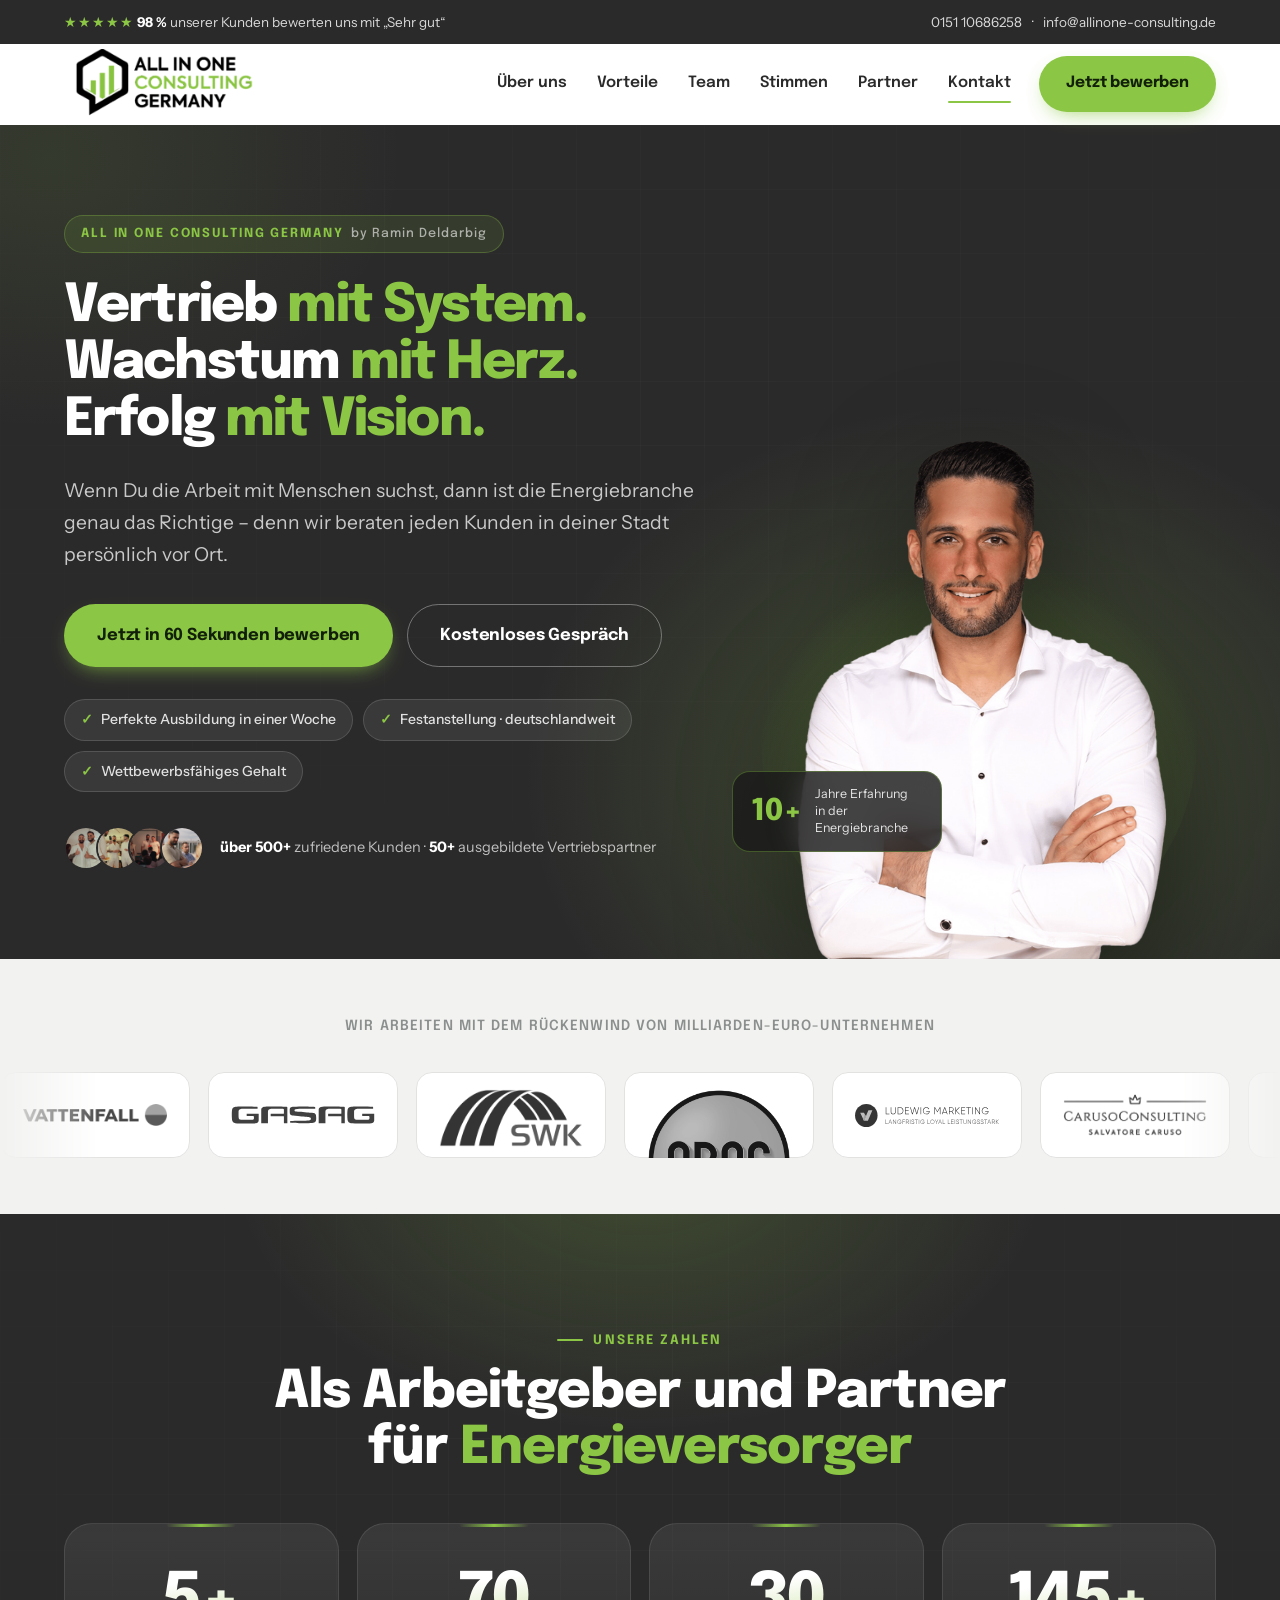
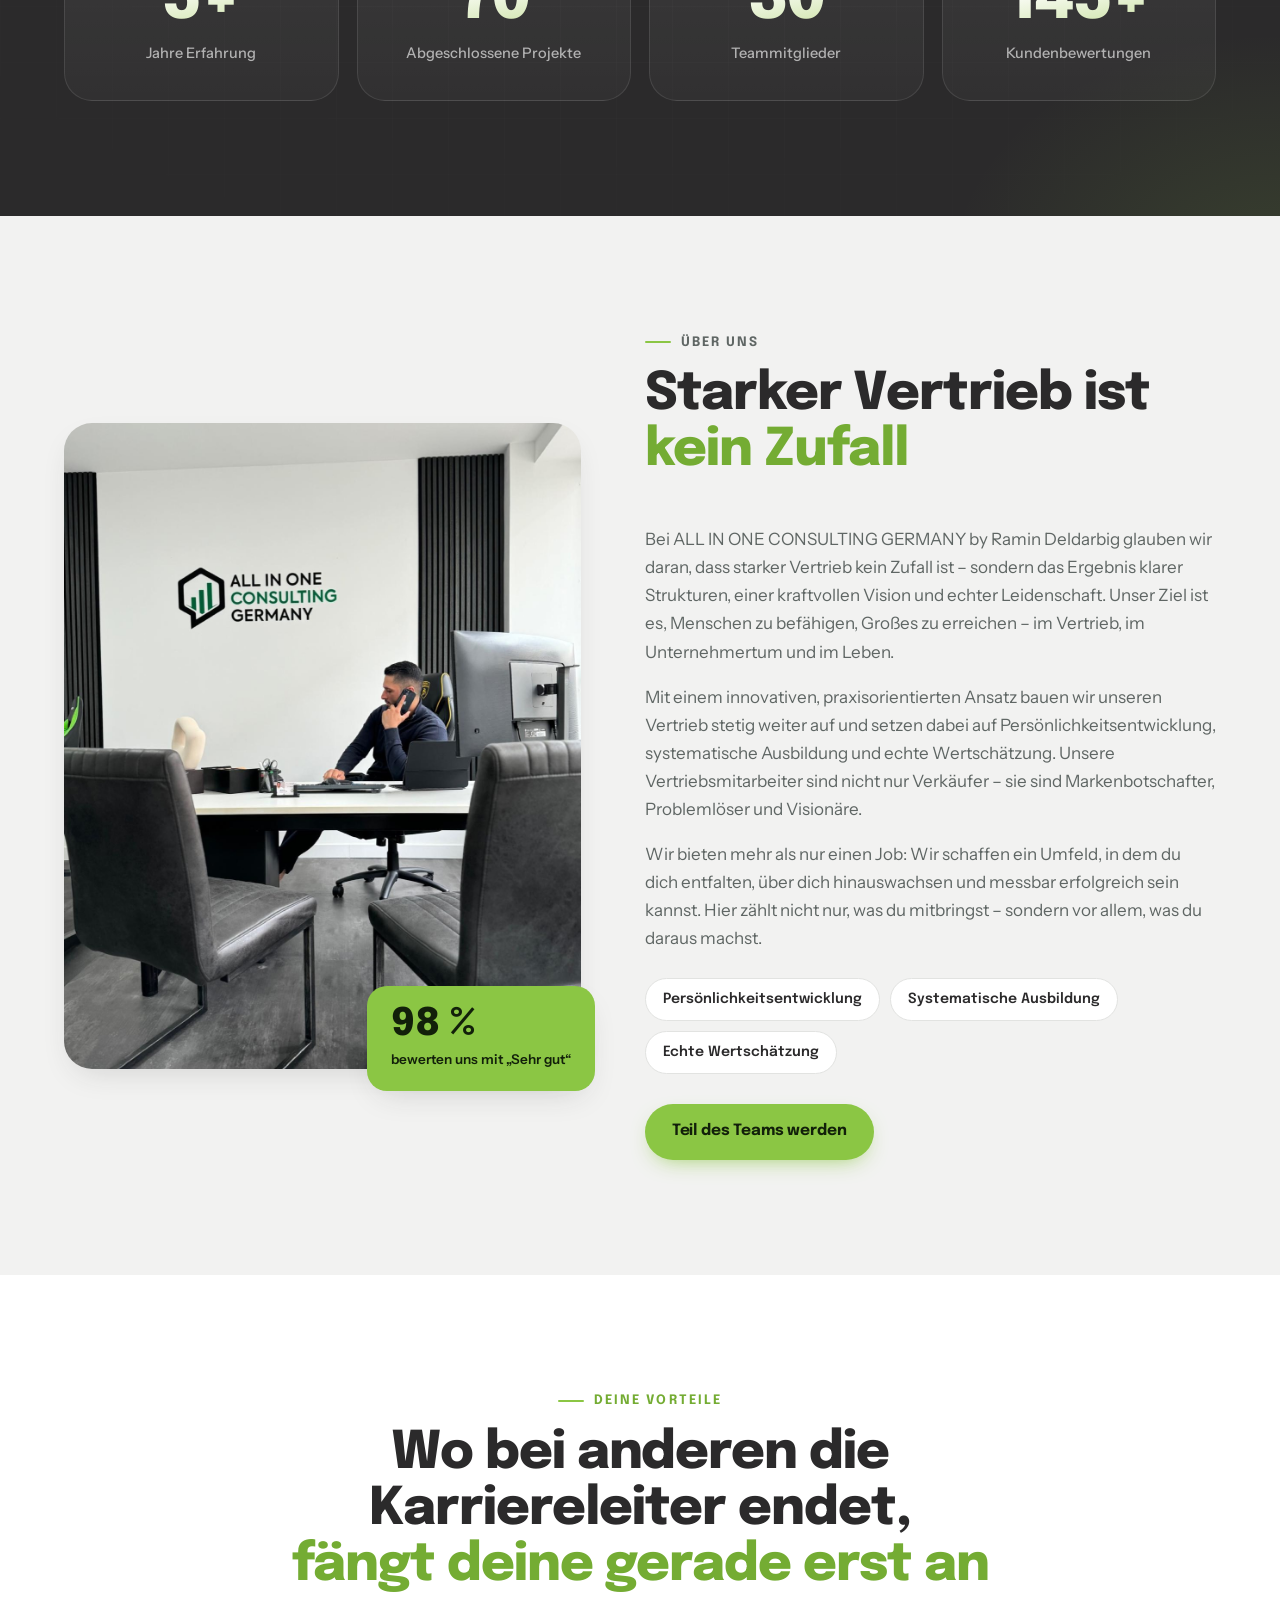
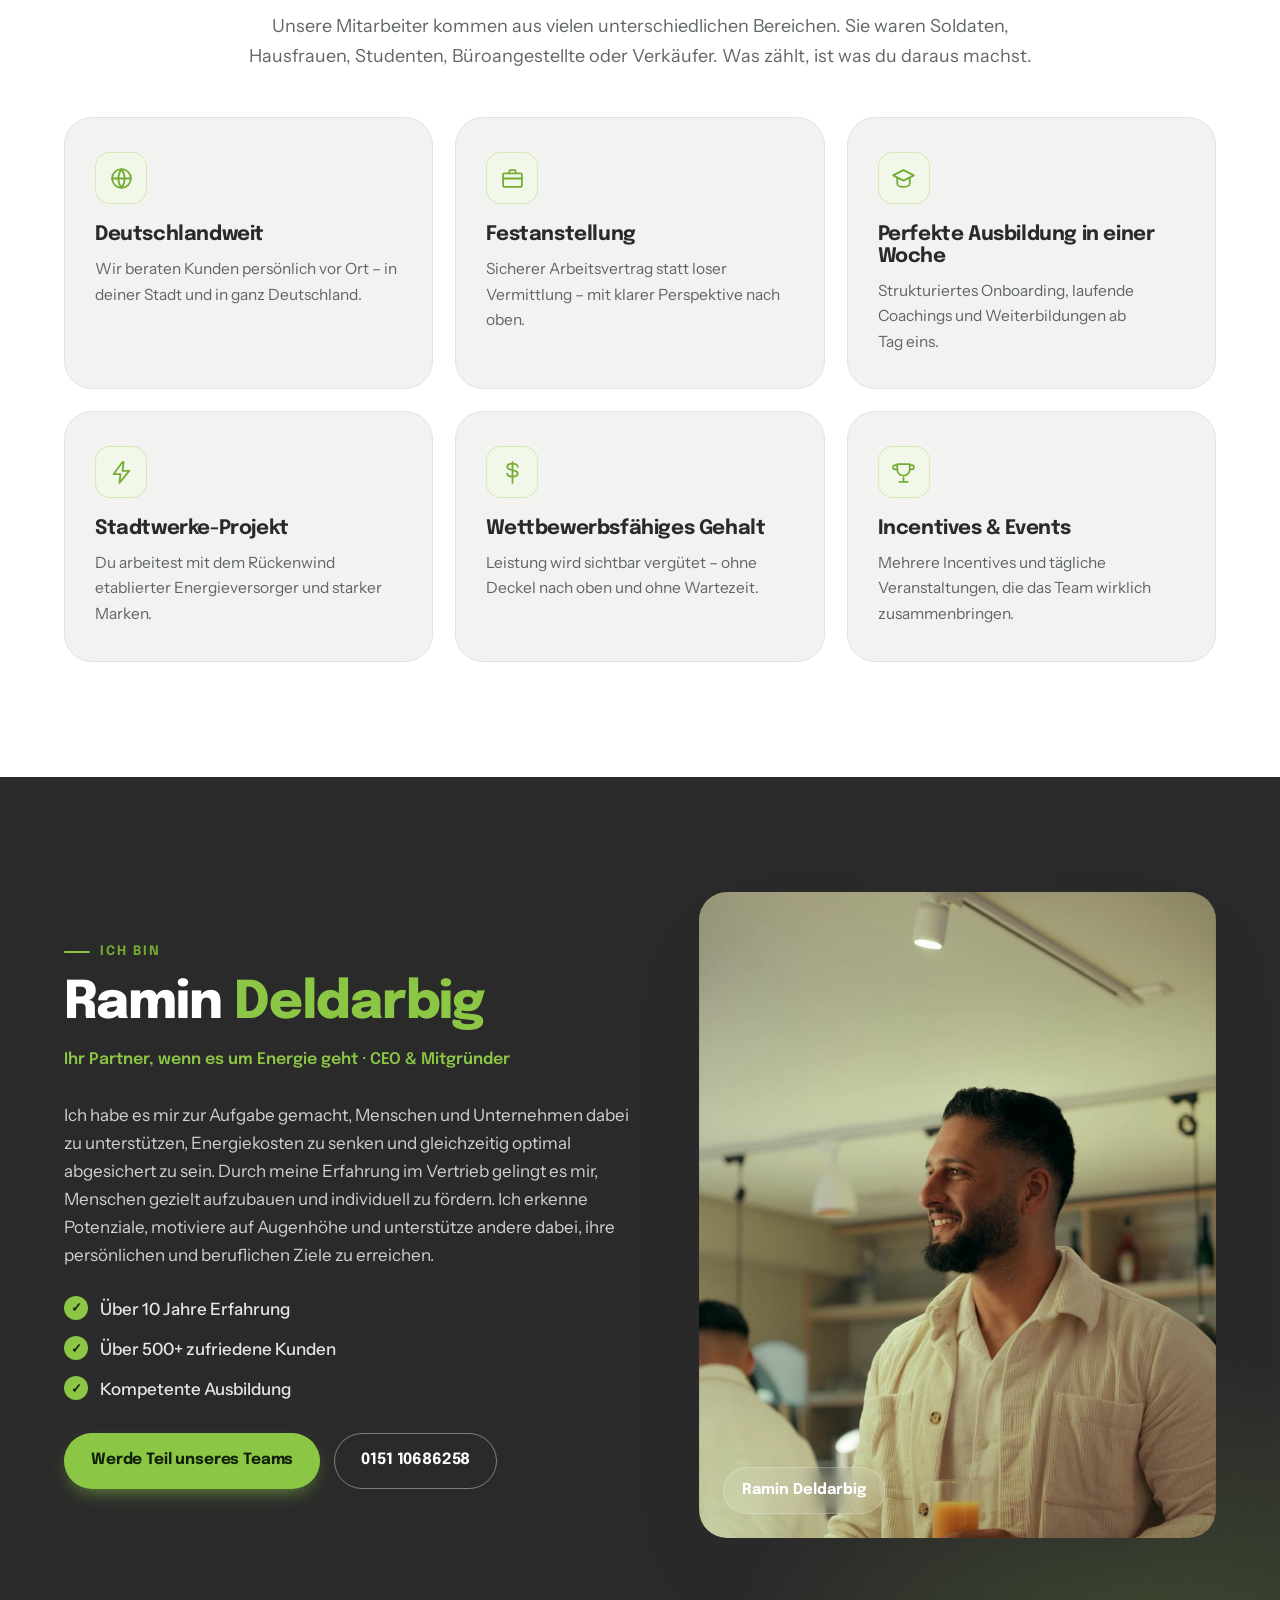
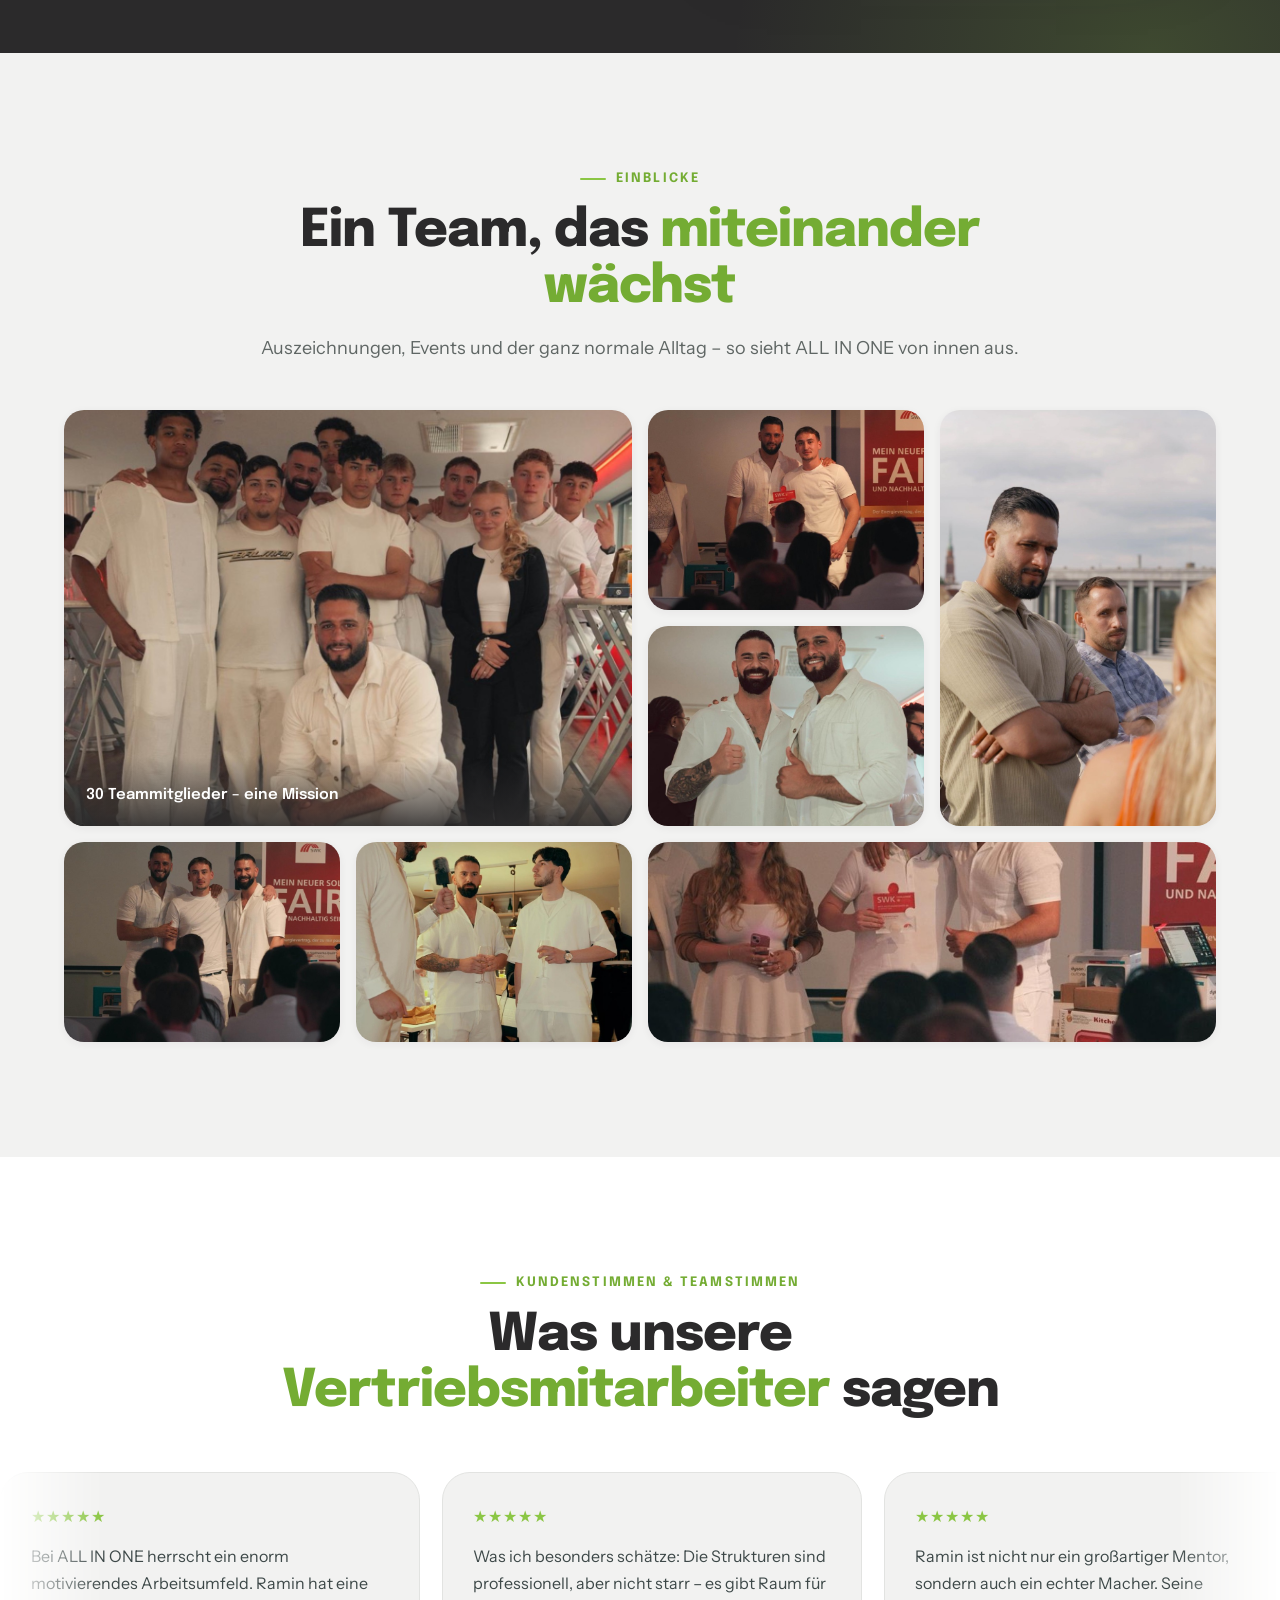
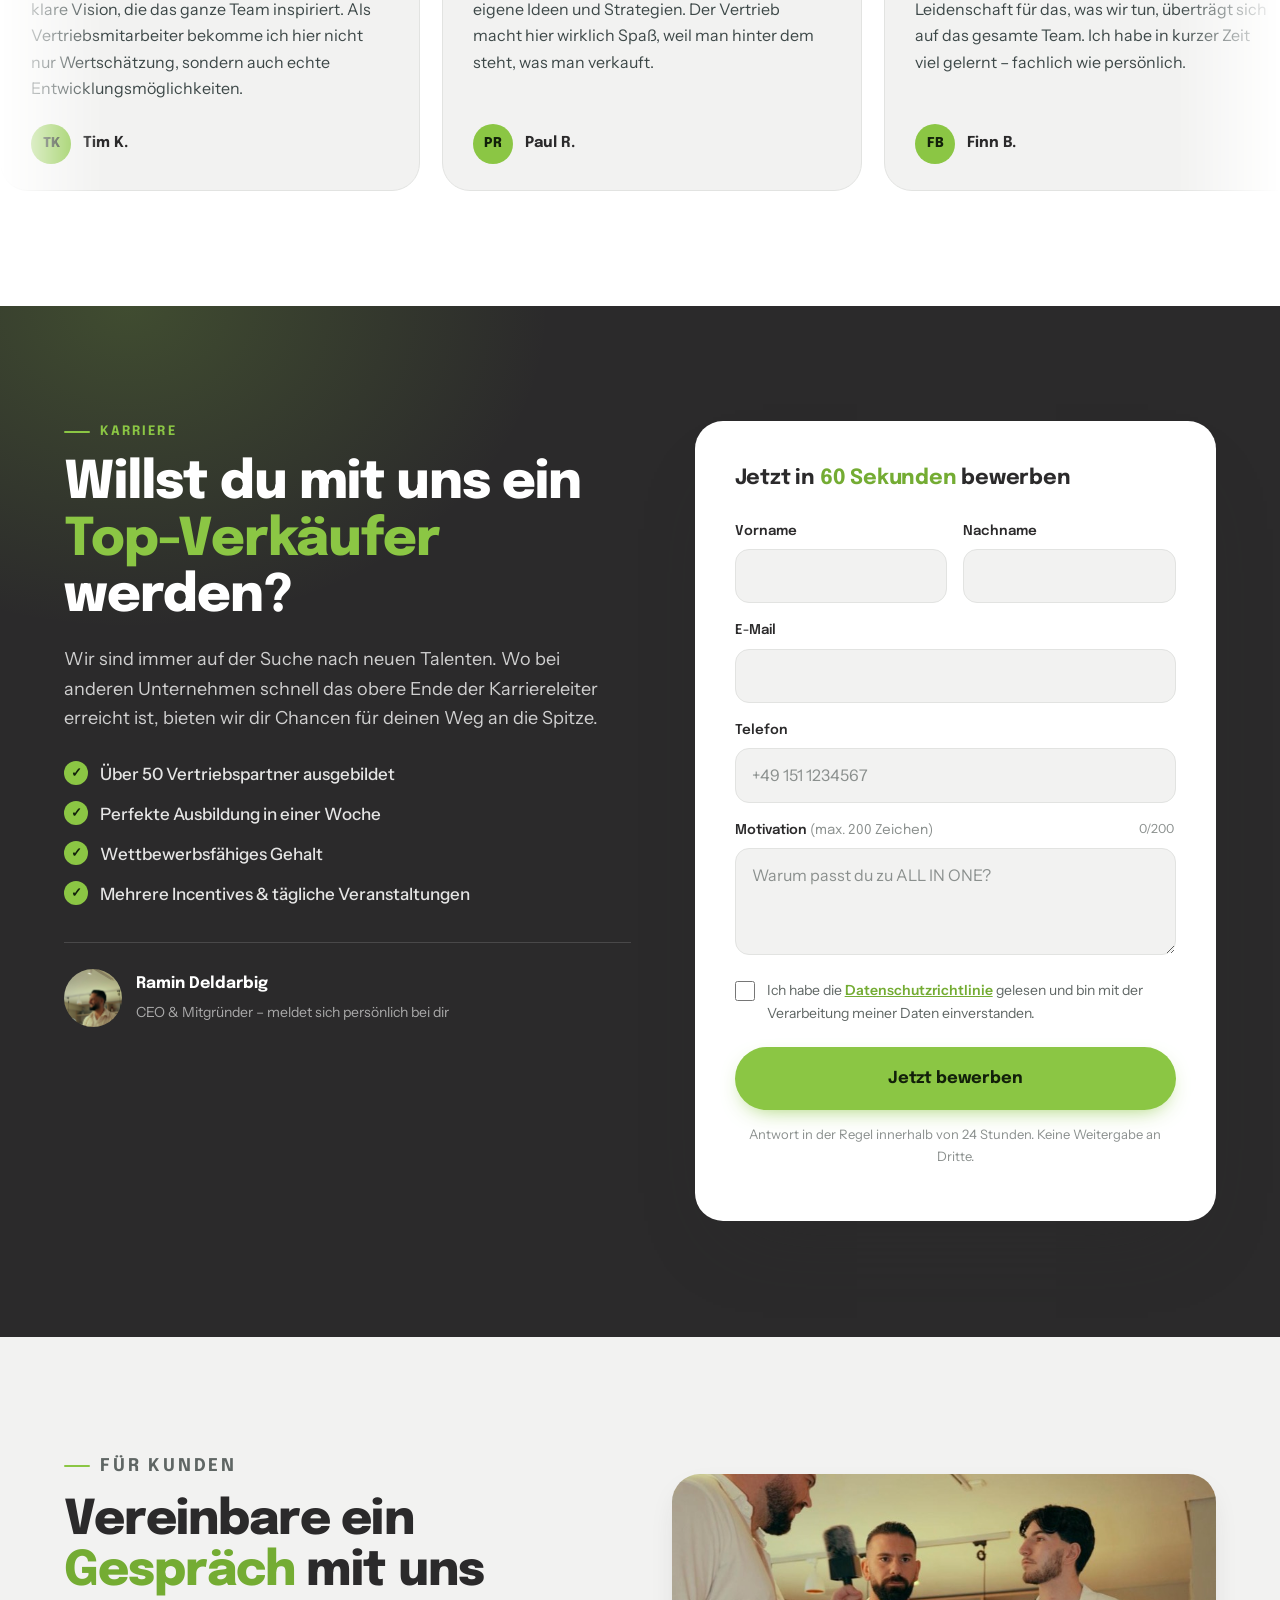
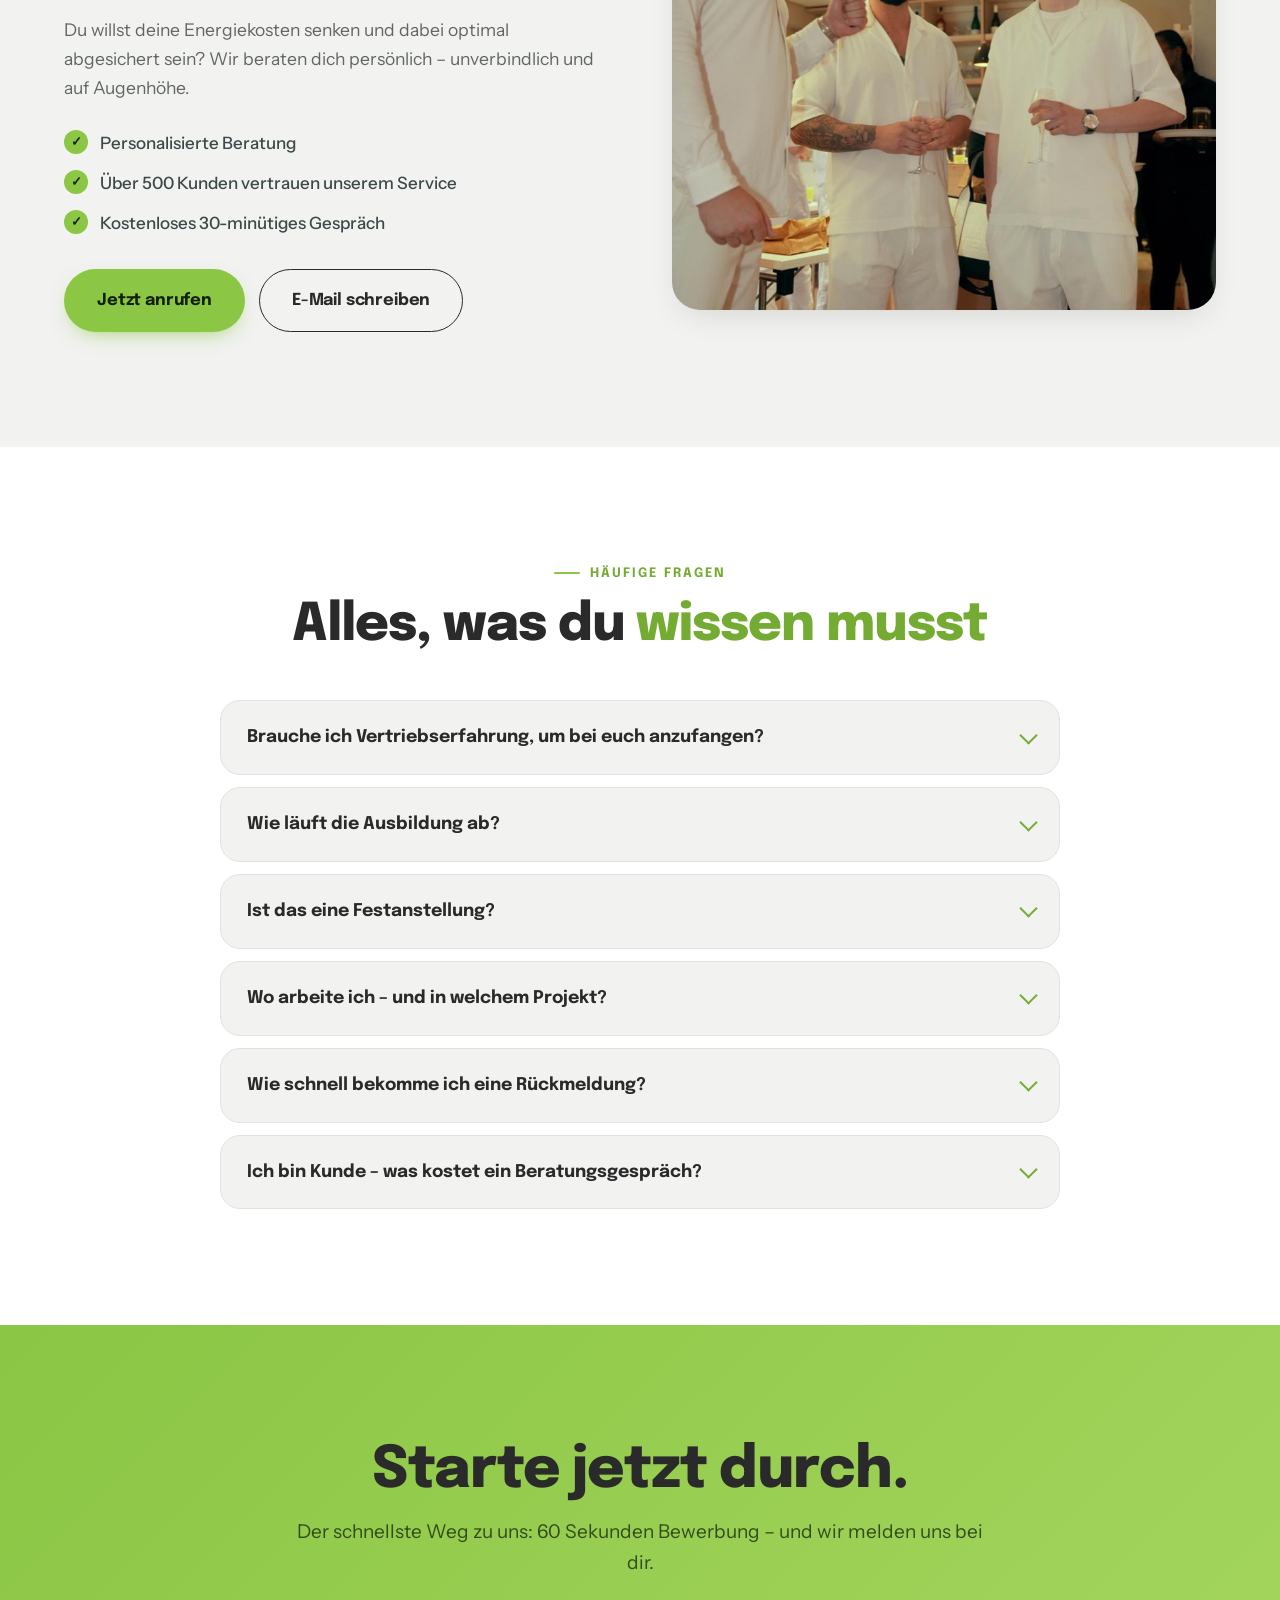
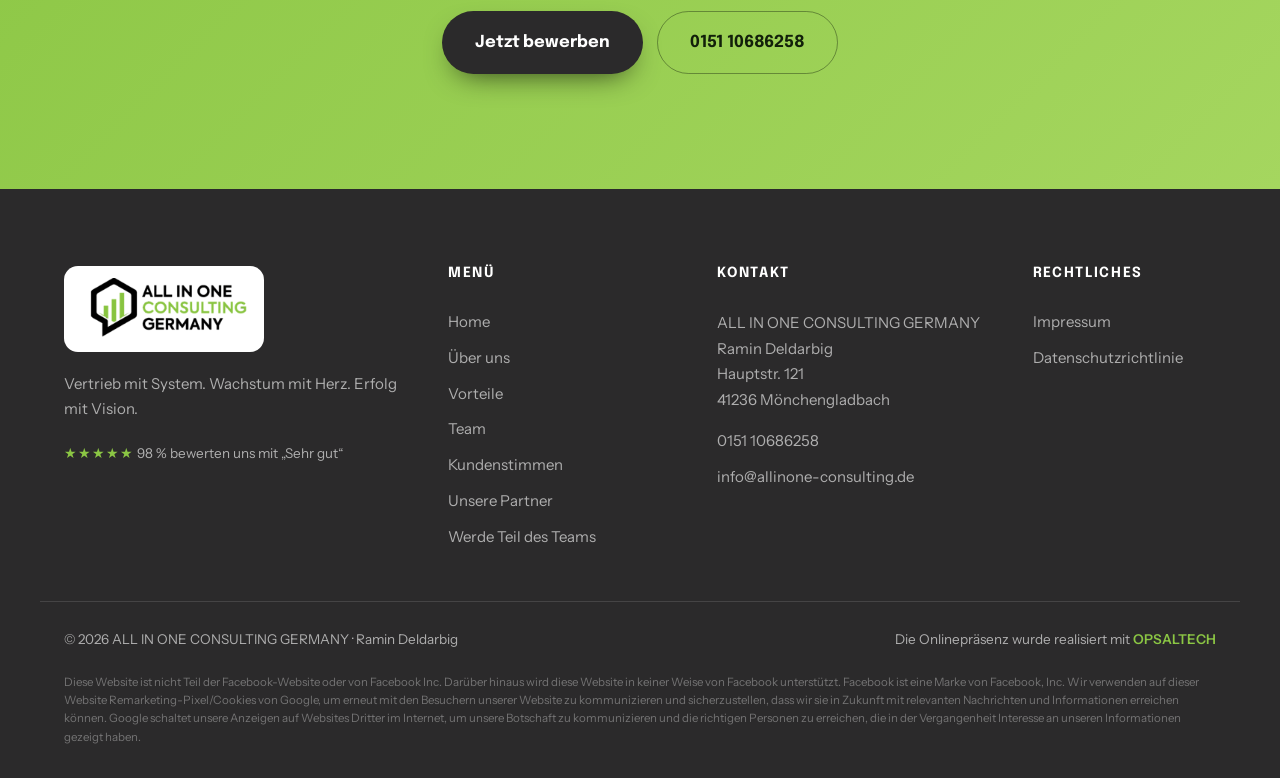
==== index.html @ d989d627 "Add files via upload" ====
<!DOCTYPE html>
<html lang="de">
<head>
<meta charset="utf-8">
<meta name="viewport" content="width=device-width, initial-scale=1">
<title>ALL IN ONE CONSULTING GERMANY – Vertrieb mit System. Wachstum mit Herz.</title>
<meta name="description" content="ALL IN ONE CONSULTING GERMANY by Ramin Deldarbig: Vertrieb in der Energiebranche mit System. Perfekte Ausbildung in einer Woche, Festanstellung, deutschlandweit. Jetzt in 60 Sekunden bewerben.">
<meta name="theme-color" content="#2B2A2B">
<link rel="canonical" href="https://allinone-consulting.de/">

<meta property="og:type" content="website">
<meta property="og:locale" content="de_DE">
<meta property="og:site_name" content="ALL IN ONE CONSULTING GERMANY">
<meta property="og:title" content="ALL IN ONE CONSULTING GERMANY – Vertrieb mit System. Wachstum mit Herz.">
<meta property="og:description" content="Wenn Du die Arbeit mit Menschen suchst, dann ist die Energiebranche genau das Richtige. Jetzt in 60 Sekunden bewerben.">
<meta property="og:url" content="https://allinone-consulting.de/">
<meta property="og:image" content="https://allinone-consulting.de/assets/img/team-group.jpg">
<meta name="twitter:card" content="summary_large_image">

<link rel="icon" href="assets/img/logo.png">
<link rel="apple-touch-icon" href="assets/img/logo.png">

<link rel="preconnect" href="https://fonts.googleapis.com">
<link rel="preconnect" href="https://fonts.gstatic.com" crossorigin>
<link href="https://fonts.googleapis.com/css2?family=Epilogue:wght@500;600;700;800&family=Instrument+Sans:wght@400;500;600&display=swap" rel="stylesheet">
<link rel="stylesheet" href="assets/css/style.css">
<noscript><style>.reveal{opacity:1 !important;transform:none !important}</style></noscript>

<script type="application/ld+json">
{
  "@context": "https://schema.org",
  "@type": "ProfessionalService",
  "name": "ALL IN ONE CONSULTING GERMANY",
  "alternateName": "ALL In One Consulting",
  "founder": { "@type": "Person", "name": "Ramin Deldarbig", "jobTitle": "CEO & Mitgründer" },
  "url": "https://allinone-consulting.de/",
  "logo": "https://allinone-consulting.de/assets/img/logo.png",
  "image": "https://allinone-consulting.de/assets/img/team-group.jpg",
  "telephone": "+49 151 10686258",
  "email": "info@allinone-consulting.de",
  "address": {
    "@type": "PostalAddress",
    "streetAddress": "Hauptstr. 121",
    "postalCode": "41236",
    "addressLocality": "Mönchengladbach",
    "addressCountry": "DE"
  },
  "areaServed": "DE",
  "aggregateRating": { "@type": "AggregateRating", "ratingValue": "4.9", "bestRating": "5", "reviewCount": "145" }
}
</script>
</head>

<body>
<a class="skip" href="#main">Zum Inhalt springen</a>

<!-- ══ TOP BAR ══ -->
<div class="topbar">
  <div class="wrap topbar__in">
    <p class="topbar__rating">
      <span class="stars" aria-hidden="true">★★★★★</span>
      <strong>98&nbsp;%</strong> <span class="only-wide">unserer Kunden </span>bewerten uns mit „Sehr&nbsp;gut“
    </p>
    <p class="topbar__contact">
      <a href="tel:+4915110686258">0151 10686258</a>
      <span aria-hidden="true">·</span>
      <a href="mailto:info@allinone-consulting.de">info@allinone-consulting.de</a>
    </p>
  </div>
</div>

<!-- ══ HEADER ══ -->
<header class="hdr" id="hdr">
  <div class="wrap hdr__in">
    <a class="hdr__logo" href="#top" aria-label="ALL IN ONE CONSULTING GERMANY – Startseite">
      <img src="assets/img/logo.png" alt="ALL IN ONE CONSULTING GERMANY" width="230" height="85">
    </a>

    <nav class="nav" id="nav" aria-label="Hauptnavigation">
      <a href="#ueber-uns">Über uns</a>
      <a href="#vorteile">Vorteile</a>
      <a href="#team">Team</a>
      <a href="#stimmen">Stimmen</a>
      <a href="#partner">Partner</a>
      <a href="#kontakt">Kontakt</a>
      <a class="btn btn--pri nav__cta" href="#bewerbung">Jetzt bewerben</a>
    </nav>

    <a class="btn btn--pri hdr__cta" href="#bewerbung">Jetzt bewerben</a>
    <button class="burger" id="burger" aria-label="Menü öffnen" aria-expanded="false" aria-controls="nav">
      <span></span><span></span><span></span>
    </button>
  </div>
</header>

<main id="main">
<span id="top"></span>

<!-- ══ HERO ══ -->
<section class="hero">
  <div class="hero__glow" aria-hidden="true"></div>
  <div class="wrap hero__in">

    <div class="hero__copy">
      <p class="eyebrow intro" style="--d:0ms">ALL IN ONE CONSULTING GERMANY <span>by Ramin Deldarbig</span></p>

      <h1 class="intro" style="--d:70ms">
        Vertrieb <em>mit System.</em><br>
        Wachstum <em>mit Herz.</em><br>
        Erfolg <em>mit Vision.</em>
      </h1>

      <p class="hero__sub intro" style="--d:140ms">
        Wenn Du die Arbeit mit Menschen suchst, dann ist die Energiebranche genau das
        Richtige – denn wir beraten jeden Kunden in deiner Stadt persönlich vor Ort.
      </p>

      <div class="hero__cta intro" style="--d:210ms">
        <a class="btn btn--pri btn--lg" href="#bewerbung">Jetzt in 60 Sekunden bewerben</a>
        <a class="btn btn--ghost btn--lg" href="#gespraech">Kostenloses Gespräch</a>
      </div>

      <ul class="hero__chips intro" style="--d:280ms">
        <li>Perfekte Ausbildung in einer Woche</li>
        <li>Festanstellung · deutschlandweit</li>
        <li>Wettbewerbsfähiges Gehalt</li>
      </ul>

      <div class="hero__proof intro" style="--d:350ms">
        <div class="avatars" aria-hidden="true">
          <img src="assets/img/team-thumbsup.jpg" alt="">
          <img src="assets/img/team-talk.jpg" alt="">
          <img src="assets/img/event-1.jpg" alt="">
          <img src="assets/img/rooftop.jpg" alt="">
        </div>
        <p><strong>über 500+</strong> zufriedene Kunden · <strong>50+</strong> ausgebildete Vertriebspartner</p>
      </div>
    </div>

    <div class="hero__figure intro" style="--d:180ms">
      <div class="hero__ring" aria-hidden="true"></div>
      <img class="hero__portrait" src="assets/img/ramin-cutout.png"
           alt="Ramin Deldarbig, CEO &amp; Mitgründer von ALL IN ONE CONSULTING GERMANY"
           width="1326" height="1500">
      <div class="hero__badge">
        <span class="hero__badge-num">10+</span>
        <span class="hero__badge-txt">Jahre Erfahrung<br>in der Energiebranche</span>
      </div>
    </div>

  </div>
</section>

<!-- ══ PARTNER MARQUEE ══ -->
<section class="logos" id="partner" aria-labelledby="logos-h">
  <div class="wrap">
    <p class="logos__label" id="logos-h">
      Wir arbeiten mit dem Rückenwind von Milliarden-Euro-Unternehmen
    </p>
  </div>
  <div class="marquee" data-marquee>
    <div class="marquee__track">
      <div class="marquee__set">
        <span class="logo-card"><img src="assets/img/partner-vattenfall.png" alt="Vattenfall"></span>
        <span class="logo-card"><img src="assets/img/partner-gasag.svg" alt="GASAG"></span>
        <span class="logo-card"><img src="assets/img/partner-swk.png" alt="SWK Stadtwerke Krefeld"></span>
        <span class="logo-card"><img src="assets/img/partner-arag.png" alt="ARAG"></span>
        <span class="logo-card"><img src="assets/img/partner-ludwig-marketing.svg" alt="Ludwig Marketing"></span>
        <span class="logo-card"><img src="assets/img/partner-caruso.png" alt="Caruso Consulting"></span>
        <span class="logo-card"><img src="assets/img/partner-tokgoez.png" alt="Enes Tokgöz Versicherungen"></span>
      </div>
    </div>
  </div>
</section>

<!-- ══ STATS ══ -->
<section class="stats" aria-label="Unsere Zahlen">
  <div class="wrap">
    <div class="sec-head sec-head--center reveal">
      <p class="kicker">Unsere Zahlen</p>
      <h2>Als Arbeitgeber und Partner<br>für <span class="hl">Energieversorger</span></h2>
    </div>

    <div class="stats__grid">
      <div class="stat reveal"><span class="stat__n" data-count="5" data-suffix="+">0</span><span class="stat__l">Jahre Erfahrung</span></div>
      <div class="stat reveal"><span class="stat__n" data-count="70">0</span><span class="stat__l">Abgeschlossene Projekte</span></div>
      <div class="stat reveal"><span class="stat__n" data-count="30">0</span><span class="stat__l">Team&shy;mitglieder</span></div>
      <div class="stat reveal"><span class="stat__n" data-count="145" data-suffix="+">0</span><span class="stat__l">Kundenbewertungen</span></div>
    </div>
  </div>
</section>

<!-- ══ ÜBER UNS ══ -->
<section class="about" id="ueber-uns">
  <div class="wrap about__in">

    <div class="about__media reveal">
      <img class="about__img" src="assets/img/office.jpg"
           alt="Büro von ALL IN ONE CONSULTING GERMANY in Mönchengladbach" loading="lazy">
      <div class="about__card">
        <span class="about__card-n">98&nbsp;%</span>
        <span class="about__card-t">bewerten uns mit „Sehr gut“</span>
      </div>
    </div>

    <div class="about__copy">
      <div class="sec-head reveal">
        <p class="kicker">Über uns</p>
        <h2>Starker Vertrieb ist <span class="hl">kein Zufall</span></h2>
      </div>

      <p class="reveal">
        Bei ALL IN ONE CONSULTING GERMANY by Ramin Deldarbig glauben wir daran, dass starker
        Vertrieb kein Zufall ist – sondern das Ergebnis klarer Strukturen, einer kraftvollen
        Vision und echter Leidenschaft. Unser Ziel ist es, Menschen zu befähigen, Großes zu
        erreichen – im Vertrieb, im Unternehmertum und im Leben.
      </p>
      <p class="reveal">
        Mit einem innovativen, praxisorientierten Ansatz bauen wir unseren Vertrieb stetig
        weiter auf und setzen dabei auf Persönlichkeitsentwicklung, systematische Ausbildung
        und echte Wertschätzung. Unsere Vertriebsmitarbeiter sind nicht nur Verkäufer – sie
        sind Markenbotschafter, Problemlöser und Visionäre.
      </p>
      <p class="reveal">
        Wir bieten mehr als nur einen Job: Wir schaffen ein Umfeld, in dem du dich entfalten,
        über dich hinauswachsen und messbar erfolgreich sein kannst. Hier zählt nicht nur, was
        du mitbringst – sondern vor allem, was du daraus machst.
      </p>

      <div class="about__pills reveal">
        <span>Persönlichkeits&shy;entwicklung</span>
        <span>Systematische Ausbildung</span>
        <span>Echte Wertschätzung</span>
      </div>

      <a class="btn btn--pri reveal" href="#bewerbung">Teil des Teams werden</a>
    </div>

  </div>
</section>

<!-- ══ VORTEILE ══ -->
<section class="perks" id="vorteile">
  <div class="wrap">
    <div class="sec-head sec-head--center reveal">
      <p class="kicker">Deine Vorteile</p>
      <h2>Wo bei anderen die Karriereleiter endet,<br><span class="hl">fängt deine gerade erst an</span></h2>
      <p class="sec-head__sub">
        Unsere Mitarbeiter kommen aus vielen unterschiedlichen Bereichen. Sie waren Soldaten,
        Hausfrauen, Studenten, Büroangestellte oder Verkäufer. Was zählt, ist was du daraus machst.
      </p>
    </div>

    <div class="perks__grid">
      <article class="perk reveal">
        <div class="perk__ico" aria-hidden="true">
          <svg viewBox="0 0 24 24" fill="none" stroke="currentColor" stroke-width="1.7" stroke-linecap="round" stroke-linejoin="round"><circle cx="12" cy="12" r="9"/><path d="M3 12h18M12 3a15 15 0 0 1 0 18 15 15 0 0 1 0-18"/></svg>
        </div>
        <h3>Deutschlandweit</h3>
        <p>Wir beraten Kunden persönlich vor Ort – in deiner Stadt und in ganz Deutschland.</p>
      </article>

      <article class="perk reveal">
        <div class="perk__ico" aria-hidden="true">
          <svg viewBox="0 0 24 24" fill="none" stroke="currentColor" stroke-width="1.7" stroke-linecap="round" stroke-linejoin="round"><path d="M20 7H4a1 1 0 0 0-1 1v11a1 1 0 0 0 1 1h16a1 1 0 0 0 1-1V8a1 1 0 0 0-1-1Z"/><path d="M9 7V5a1 1 0 0 1 1-1h4a1 1 0 0 1 1 1v2M3 12h18"/></svg>
        </div>
        <h3>Festanstellung</h3>
        <p>Sicherer Arbeitsvertrag statt loser Vermittlung – mit klarer Perspektive nach oben.</p>
      </article>

      <article class="perk reveal">
        <div class="perk__ico" aria-hidden="true">
          <svg viewBox="0 0 24 24" fill="none" stroke="currentColor" stroke-width="1.7" stroke-linecap="round" stroke-linejoin="round"><path d="M22 9 12 4 2 9l10 5 10-5Z"/><path d="M6 11.5V17c0 1.7 2.7 3 6 3s6-1.3 6-3v-5.5"/></svg>
        </div>
        <h3>Perfekte Ausbildung in einer Woche</h3>
        <p>Strukturiertes Onboarding, laufende Coachings und Weiterbildungen ab Tag&nbsp;eins.</p>
      </article>

      <article class="perk reveal">
        <div class="perk__ico" aria-hidden="true">
          <svg viewBox="0 0 24 24" fill="none" stroke="currentColor" stroke-width="1.7" stroke-linecap="round" stroke-linejoin="round"><path d="M13 2 4.5 13.5H11l-1 8.5L19.5 10.5H13l1-8.5Z"/></svg>
        </div>
        <h3>Stadtwerke-Projekt</h3>
        <p>Du arbeitest mit dem Rückenwind etablierter Energieversorger und starker Marken.</p>
      </article>

      <article class="perk reveal">
        <div class="perk__ico" aria-hidden="true">
          <svg viewBox="0 0 24 24" fill="none" stroke="currentColor" stroke-width="1.7" stroke-linecap="round" stroke-linejoin="round"><path d="M12 2v20M17 6.5c0-1.9-2.2-3-5-3s-5 1.1-5 3 2.2 2.7 5 3.2 5 1.3 5 3.3-2.2 3-5 3-5-1.1-5-3"/></svg>
        </div>
        <h3>Wettbewerbsfähiges Gehalt</h3>
        <p>Leistung wird sichtbar vergütet – ohne Deckel nach oben und ohne Wartezeit.</p>
      </article>

      <article class="perk reveal">
        <div class="perk__ico" aria-hidden="true">
          <svg viewBox="0 0 24 24" fill="none" stroke="currentColor" stroke-width="1.7" stroke-linecap="round" stroke-linejoin="round"><path d="M8 21h8M12 17v4M6 4h12v5a6 6 0 0 1-12 0V4Z"/><path d="M18 5h2a2 2 0 0 1 0 4h-2M6 5H4a2 2 0 0 0 0 4h2"/></svg>
        </div>
        <h3>Incentives &amp; Events</h3>
        <p>Mehrere Incentives und tägliche Veranstaltungen, die das Team wirklich zusammenbringen.</p>
      </article>
    </div>
  </div>
</section>

<!-- ══ GRÜNDER ══ -->
<section class="founder">
  <div class="wrap founder__in">

    <div class="founder__copy">
      <div class="sec-head reveal">
        <p class="kicker">Ich bin</p>
        <h2 class="founder__name">Ramin <span class="hl">Deldarbig</span></h2>
        <p class="founder__role">Ihr Partner, wenn es um Energie geht · CEO &amp; Mitgründer</p>
      </div>

      <p class="reveal">
        Ich habe es mir zur Aufgabe gemacht, Menschen und Unternehmen dabei zu unterstützen,
        Energiekosten zu senken und gleichzeitig optimal abgesichert zu sein. Durch meine
        Erfahrung im Vertrieb gelingt es mir, Menschen gezielt aufzubauen und individuell zu
        fördern. Ich erkenne Potenziale, motiviere auf Augenhöhe und unterstütze andere dabei,
        ihre persönlichen und beruflichen Ziele zu erreichen.
      </p>

      <ul class="ticks reveal">
        <li>Über 10 Jahre Erfahrung</li>
        <li>Über 500+ zufriedene Kunden</li>
        <li>Kompetente Ausbildung</li>
      </ul>

      <div class="founder__cta reveal">
        <a class="btn btn--pri" href="#bewerbung">Werde Teil unseres Teams</a>
        <a class="btn btn--line" href="tel:+4915110686258">0151 10686258</a>
      </div>
    </div>

    <div class="founder__media reveal">
      <img src="assets/img/ramin-portrait.jpg"
           alt="Ramin Deldarbig, Gründer von ALL IN ONE CONSULTING GERMANY" loading="lazy">
      <span class="founder__sig">Ramin Deldarbig</span>
    </div>

  </div>
</section>

<!-- ══ TEAM / EINBLICKE ══ -->
<section class="team" id="team">
  <div class="wrap">
    <div class="sec-head sec-head--center reveal">
      <p class="kicker">Einblicke</p>
      <h2>Ein Team, das <span class="hl">miteinander wächst</span></h2>
      <p class="sec-head__sub">
        Auszeichnungen, Events und der ganz normale Alltag – so sieht ALL IN ONE von innen aus.
      </p>
    </div>

    <div class="gallery">
      <figure class="gallery__i gallery__i--wide reveal">
        <img src="assets/img/team-group.jpg" alt="Das Team von ALL IN ONE CONSULTING GERMANY" loading="lazy">
        <figcaption>30 Teammitglieder – eine Mission</figcaption>
      </figure>
      <figure class="gallery__i reveal">
        <img src="assets/img/event-1.jpg" alt="Auszeichnung auf der Bühne bei einem Partner-Event" loading="lazy">
      </figure>
      <figure class="gallery__i gallery__i--tall reveal">
        <img src="assets/img/rooftop.jpg" alt="Netzwerken auf der Dachterrasse" loading="lazy">
      </figure>
      <figure class="gallery__i reveal">
        <img src="assets/img/team-thumbsup.jpg" alt="Zwei Vertriebspartner feiern einen Abschluss" loading="lazy">
      </figure>
      <figure class="gallery__i reveal">
        <img src="assets/img/event-3.jpg" alt="Ehrung des Teams bei einer Partnerveranstaltung" loading="lazy">
      </figure>
      <figure class="gallery__i reveal">
        <img src="assets/img/team-talk.jpg" alt="Austausch im Team beim Firmenevent" loading="lazy">
      </figure>
      <figure class="gallery__i gallery__i--wide2 reveal">
        <img src="assets/img/event-2.jpg" alt="Das Team bei der Preisverleihung" loading="lazy">
      </figure>
    </div>
  </div>
</section>

<!-- ══ TESTIMONIALS ══ -->
<section class="quotes" id="stimmen">
  <div class="wrap">
    <div class="sec-head sec-head--center reveal">
      <p class="kicker">Kundenstimmen &amp; Teamstimmen</p>
      <h2>Was unsere <span class="hl">Vertriebsmitarbeiter</span> sagen</h2>
    </div>
  </div>

  <div class="marquee marquee--slow" data-marquee>
    <div class="marquee__track">
      <div class="marquee__set quotes__set">

        <blockquote class="quote">
          <span class="stars" aria-hidden="true">★★★★★</span>
          <p>Bei ALL IN ONE herrscht ein enorm motivierendes Arbeitsumfeld. Ramin hat eine klare
             Vision, die das ganze Team inspiriert. Als Vertriebsmitarbeiter bekomme ich hier nicht
             nur Wertschätzung, sondern auch echte Entwicklungsmöglichkeiten.</p>
          <footer><span class="quote__av" aria-hidden="true">TK</span> Tim K.</footer>
        </blockquote>

        <blockquote class="quote">
          <span class="stars" aria-hidden="true">★★★★★</span>
          <p>Was ich besonders schätze: Die Strukturen sind professionell, aber nicht starr – es gibt
             Raum für eigene Ideen und Strategien. Der Vertrieb macht hier wirklich Spaß, weil man
             hinter dem steht, was man verkauft.</p>
          <footer><span class="quote__av" aria-hidden="true">PR</span> Paul R.</footer>
        </blockquote>

        <blockquote class="quote">
          <span class="stars" aria-hidden="true">★★★★★</span>
          <p>Ramin ist nicht nur ein großartiger Mentor, sondern auch ein echter Macher. Seine
             Leidenschaft für das, was wir tun, überträgt sich auf das gesamte Team. Ich habe in
             kurzer Zeit viel gelernt – fachlich wie persönlich.</p>
          <footer><span class="quote__av" aria-hidden="true">FB</span> Finn B.</footer>
        </blockquote>

        <blockquote class="quote">
          <span class="stars" aria-hidden="true">★★★★★</span>
          <p>Transparenz, Vertrauen und Teamgeist – das sind keine Floskeln, sondern gelebte Realität
             bei ALL IN ONE CONSULTING. Als Vertriebsmitarbeiterin bin ich stolz, Teil dieser Firma
             zu sein.</p>
          <footer><span class="quote__av" aria-hidden="true">MS</span> Marie Schmitt</footer>
        </blockquote>

        <blockquote class="quote">
          <span class="stars" aria-hidden="true">★★★★★</span>
          <p>Die Einarbeitung war top organisiert, und es gibt laufend Coachings und Weiterbildungen.
             Dadurch fühle ich mich in meiner Rolle als Vertriebsmitarbeiter immer sicher und effektiv.</p>
          <footer><span class="quote__av" aria-hidden="true">LL</span> Liam L.</footer>
        </blockquote>

        <blockquote class="quote">
          <span class="stars" aria-hidden="true">★★★★★</span>
          <p>Hier steht der Mensch im Fokus. Die Kommunikation ist offen, Feedback wird ernst genommen,
             und man hat das Gefühl, wirklich Teil einer gemeinsamen Mission zu sein.</p>
          <footer><span class="quote__av" aria-hidden="true">JW</span> Jan W.</footer>
        </blockquote>

      </div>
    </div>
  </div>
</section>

<!-- ══ BEWERBUNG ══ -->
<section class="apply" id="bewerbung">
  <div class="wrap apply__in">

    <div class="apply__copy">
      <p class="kicker kicker--light reveal">Karriere</p>
      <h2 class="reveal">Willst du mit uns ein <span class="hl">Top-Verkäufer</span> werden?</h2>
      <p class="apply__lead reveal">
        Wir sind immer auf der Suche nach neuen Talenten. Wo bei anderen Unternehmen schnell das
        obere Ende der Karriereleiter erreicht ist, bieten wir dir Chancen für deinen Weg an die Spitze.
      </p>

      <ul class="ticks ticks--light reveal">
        <li>Über 50 Vertriebspartner ausgebildet</li>
        <li>Perfekte Ausbildung in einer Woche</li>
        <li>Wettbewerbsfähiges Gehalt</li>
        <li>Mehrere Incentives &amp; tägliche Veranstaltungen</li>
      </ul>

      <div class="apply__person reveal">
        <img src="assets/img/ramin-portrait.jpg" alt="" aria-hidden="true">
        <div>
          <strong>Ramin Deldarbig</strong>
          <span>CEO &amp; Mitgründer – meldet sich persönlich bei dir</span>
        </div>
      </div>
    </div>

    <div class="apply__formwrap reveal">
      <form class="form" id="applyForm" novalidate>
        <p class="form__head">Jetzt in <strong>60 Sekunden</strong> bewerben</p>

        <div class="form__row">
          <div class="field">
            <label for="fname">Vorname</label>
            <input id="fname" name="Vorname" type="text" autocomplete="given-name" required>
            <span class="field__err" data-err></span>
          </div>
          <div class="field">
            <label for="lname">Nachname</label>
            <input id="lname" name="Nachname" type="text" autocomplete="family-name" required>
            <span class="field__err" data-err></span>
          </div>
        </div>

        <div class="field">
          <label for="email">E-Mail</label>
          <input id="email" name="E-Mail" type="email" autocomplete="email" required>
          <span class="field__err" data-err></span>
        </div>

        <div class="field">
          <label for="phone">Telefon</label>
          <input id="phone" name="Telefon" type="tel" autocomplete="tel" placeholder="+49 151 1234567" required>
          <span class="field__err" data-err></span>
        </div>

        <div class="field">
          <label for="motivation">Motivation <span class="field__hint">(max. 200 Zeichen)</span></label>
          <textarea id="motivation" name="Motivation" rows="3" maxlength="200"
                    placeholder="Warum passt du zu ALL IN ONE?"></textarea>
          <span class="field__count"><span data-count-out>0</span>/200</span>
        </div>

        <!-- Honeypot gegen Spam -->
        <div class="hp" aria-hidden="true">
          <label for="company">Firma</label>
          <input id="company" name="company" type="text" tabindex="-1" autocomplete="off">
        </div>

        <label class="check">
          <input type="checkbox" id="consent" required>
          <span>Ich habe die <a href="datenschutz.html">Datenschutzrichtlinie</a> gelesen und
                bin mit der Verarbeitung meiner Daten einverstanden.</span>
        </label>
        <span class="field__err" data-err-for="consent"></span>

        <button class="btn btn--pri btn--block btn--lg" type="submit">Jetzt bewerben</button>

        <p class="form__note">Antwort in der Regel innerhalb von 24&nbsp;Stunden. Keine Weitergabe an Dritte.</p>
        <p class="form__status" role="status" aria-live="polite" data-status></p>
      </form>
    </div>

  </div>
</section>

<!-- ══ GESPRÄCH ══ -->
<section class="talk" id="gespraech">
  <div class="wrap talk__in">
    <div class="talk__copy reveal">
      <p class="kicker">Für Kunden</p>
      <h2>Vereinbare ein <span class="hl">Gespräch</span> mit uns</h2>
      <p>
        Du willst deine Energiekosten senken und dabei optimal abgesichert sein? Wir beraten dich
        persönlich – unverbindlich und auf Augenhöhe.
      </p>
      <ul class="ticks">
        <li>Personalisierte Beratung</li>
        <li>Über 500 Kunden vertrauen unserem Service</li>
        <li>Kostenloses 30-minütiges Gespräch</li>
      </ul>
      <div class="talk__cta">
        <a class="btn btn--pri btn--lg" href="tel:+4915110686258">Jetzt anrufen</a>
        <a class="btn btn--line btn--lg" href="mailto:info@allinone-consulting.de?subject=Beratungsgespr%C3%A4ch%20anfragen">E-Mail schreiben</a>
      </div>
    </div>

    <div class="talk__media reveal">
      <img src="assets/img/team-talk.jpg" alt="Beratungsgespräch im Team von ALL IN ONE" loading="lazy">
    </div>
  </div>
</section>

<!-- ══ FAQ ══ -->
<section class="faq">
  <div class="wrap">
    <div class="sec-head sec-head--center reveal">
      <p class="kicker">Häufige Fragen</p>
      <h2>Alles, was du <span class="hl">wissen musst</span></h2>
    </div>

    <div class="faq__list">
      <details class="faq__i reveal">
        <summary>Brauche ich Vertriebserfahrung, um bei euch anzufangen?</summary>
        <div class="faq__a"><p>
          Nein. Unsere Mitarbeiter kommen aus vielen unterschiedlichen Bereichen – sie waren
          Soldaten, Hausfrauen, Studenten, Büroangestellte oder Verkäufer. Wichtig ist, dass du
          gerne mit Menschen arbeitest. Den Rest bringen wir dir in unserer Ausbildung bei.
        </p></div>
      </details>

      <details class="faq__i reveal">
        <summary>Wie läuft die Ausbildung ab?</summary>
        <div class="faq__a"><p>
          Du erhältst eine perfekte Ausbildung in einer Woche: strukturiertes Onboarding, klare
          Abläufe und ein fester Ansprechpartner. Danach geht es mit laufenden Coachings und
          Weiterbildungen weiter – du bist zu keinem Zeitpunkt auf dich allein gestellt.
        </p></div>
      </details>

      <details class="faq__i reveal">
        <summary>Ist das eine Festanstellung?</summary>
        <div class="faq__a"><p>
          Ja. Wir bieten eine Festanstellung mit wettbewerbsfähigem Gehalt, mehreren Incentives
          und täglichen Veranstaltungen. Deine Leistung wird sichtbar vergütet – nach oben gibt
          es keine künstliche Grenze.
        </p></div>
      </details>

      <details class="faq__i reveal">
        <summary>Wo arbeite ich – und in welchem Projekt?</summary>
        <div class="faq__a"><p>
          Wir sind deutschlandweit im Einsatz und beraten jeden Kunden persönlich vor Ort in
          seiner Stadt. Du arbeitest im Stadtwerke-Projekt mit dem Rückenwind etablierter
          Energieversorger und starker Partnermarken.
        </p></div>
      </details>

      <details class="faq__i reveal">
        <summary>Wie schnell bekomme ich eine Rückmeldung?</summary>
        <div class="faq__a"><p>
          Die Bewerbung dauert 60 Sekunden. In der Regel melden wir uns innerhalb von 24 Stunden
          persönlich bei dir – telefonisch oder per E-Mail.
        </p></div>
      </details>

      <details class="faq__i reveal">
        <summary>Ich bin Kunde – was kostet ein Beratungsgespräch?</summary>
        <div class="faq__a"><p>
          Nichts. Das 30-minütige Erstgespräch ist kostenlos und unverbindlich. Wir schauen uns
          gemeinsam an, wo du Energiekosten senken kannst und wie du optimal abgesichert bist.
        </p></div>
      </details>
    </div>
  </div>
</section>

<!-- ══ FINAL CTA ══ -->
<section class="final">
  <div class="wrap final__in reveal">
    <h2>Starte jetzt durch.</h2>
    <p>Der schnellste Weg zu uns: 60 Sekunden Bewerbung – und wir melden uns bei dir.</p>
    <div class="final__cta">
      <a class="btn btn--pri btn--lg" href="#bewerbung">Jetzt bewerben</a>
      <a class="btn btn--ghost btn--lg" href="tel:+4915110686258">0151 10686258</a>
    </div>
  </div>
</section>

</main>

<!-- ══ FOOTER ══ -->
<footer class="ftr" id="kontakt">
  <div class="wrap ftr__in">

    <div class="ftr__brand">
      <img src="assets/img/logo.png" alt="ALL IN ONE CONSULTING GERMANY" width="220" height="82">
      <p>Vertrieb mit System. Wachstum mit Herz. Erfolg mit Vision.</p>
      <p class="ftr__rating"><span class="stars" aria-hidden="true">★★★★★</span> 98 % bewerten uns mit „Sehr gut“</p>
    </div>

    <nav class="ftr__col" aria-label="Menü">
      <h3>Menü</h3>
      <a href="#top">Home</a>
      <a href="#ueber-uns">Über uns</a>
      <a href="#vorteile">Vorteile</a>
      <a href="#team">Team</a>
      <a href="#stimmen">Kundenstimmen</a>
      <a href="#partner">Unsere Partner</a>
      <a href="#bewerbung">Werde Teil des Teams</a>
    </nav>

    <div class="ftr__col">
      <h3>Kontakt</h3>
      <address>
        ALL IN ONE CONSULTING GERMANY<br>
        Ramin Deldarbig<br>
        Hauptstr. 121<br>
        41236 Mönchengladbach
      </address>
      <a href="tel:+4915110686258">0151 10686258</a>
      <a href="mailto:info@allinone-consulting.de">info@allinone-consulting.de</a>
    </div>

    <div class="ftr__col">
      <h3>Rechtliches</h3>
      <a href="impressum.html">Impressum</a>
      <a href="datenschutz.html">Datenschutzrichtlinie</a>
    </div>

  </div>

  <div class="wrap ftr__bottom">
    <p>© <span id="year">2026</span> ALL IN ONE CONSULTING GERMANY · Ramin Deldarbig</p>
    <p class="ftr__made">Die Onlinepräsenz wurde realisiert mit
      <a href="https://www.opsaltech.de" target="_blank" rel="noopener">OPSALTECH</a>
    </p>
  </div>

  <div class="wrap">
    <p class="ftr__legal">
      Diese Website ist nicht Teil der Facebook-Website oder von Facebook Inc. Darüber hinaus wird
      diese Website in keiner Weise von Facebook unterstützt. Facebook ist eine Marke von Facebook,&nbsp;Inc.
      Wir verwenden auf dieser Website Remarketing-Pixel/Cookies von Google, um erneut mit den
      Besuchern unserer Website zu kommunizieren und sicherzustellen, dass wir sie in Zukunft mit
      relevanten Nachrichten und Informationen erreichen können. Google schaltet unsere Anzeigen auf
      Websites Dritter im Internet, um unsere Botschaft zu kommunizieren und die richtigen Personen
      zu erreichen, die in der Vergangenheit Interesse an unseren Informationen gezeigt haben.
    </p>
  </div>
</footer>

<!-- ══ STICKY MOBILE CTA ══ -->
<div class="sticky-cta" id="stickyCta">
  <a class="btn btn--line btn--sm" href="tel:+4915110686258" aria-label="Anrufen">
    <svg viewBox="0 0 24 24" fill="none" stroke="currentColor" stroke-width="1.8" stroke-linecap="round" stroke-linejoin="round" aria-hidden="true"><path d="M22 16.9v3a2 2 0 0 1-2.2 2 19.8 19.8 0 0 1-8.6-3.1 19.5 19.5 0 0 1-6-6A19.8 19.8 0 0 1 2.1 4.2 2 2 0 0 1 4.1 2h3a2 2 0 0 1 2 1.7c.1 1 .4 1.9.7 2.8a2 2 0 0 1-.5 2.1L8.1 9.9a16 16 0 0 0 6 6l1.3-1.3a2 2 0 0 1 2.1-.4c.9.3 1.8.6 2.8.7a2 2 0 0 1 1.7 2Z"/></svg>
    Anrufen
  </a>
  <a class="btn btn--pri btn--sm" href="#bewerbung">Jetzt bewerben</a>
</div>

<script src="assets/js/main.js" defer></script>
</body>
</html>
---- assets/css/style.css ----
/* ═══════════════════════════════════════════════════════════
   ALL IN ONE CONSULTING GERMANY — Stylesheet
   Markenfarben aus allinone-consulting.de übernommen
   ═══════════════════════════════════════════════════════════ */

:root{
  /* Brand */
  --green:      #8BC644;
  --green-dark: #74ac33;
  --green-soft: #BEDA8C;
  --green-tint: #f2f8e9;

  --ink:        #2B2A2B;
  --ink-800:    #3d4848;
  --ink-600:    #5f6664;
  --ink-400:    #8b908e;

  --paper:      #F2F2F1;
  --paper-2:    #eef0ef;
  --white:      #ffffff;
  --line:       #e2e3e1;

  /* Type */
  --f-head: "Epilogue", "Instrument Sans", -apple-system, BlinkMacSystemFont, "Segoe UI", sans-serif;
  --f-body: "Instrument Sans", -apple-system, BlinkMacSystemFont, "Segoe UI", Roboto, sans-serif;

  /* Layout */
  --wrap: 1200px;
  --gut: 24px;
  --r: 20px;
  --r-lg: 28px;

  --shadow-sm: 0 2px 8px rgba(43,42,43,.06);
  --shadow:    0 12px 32px -12px rgba(43,42,43,.18);
  --shadow-lg: 0 40px 80px -40px rgba(43,42,43,.45);

  --ease: cubic-bezier(.22,.61,.36,1);
}

/* ── Reset ─────────────────────────────────────────────── */
*,*::before,*::after{ box-sizing:border-box; }
html{ -webkit-text-size-adjust:100%; scroll-behavior:smooth; scroll-padding-top:110px; }
body{
  margin:0;
  font-family:var(--f-body);
  font-size:17px;
  line-height:1.65;
  color:var(--ink-800);
  background:var(--white);
  -webkit-font-smoothing:antialiased;
  overflow-x:hidden;
}
img,svg{ max-width:100%; display:block; }
a{ color:inherit; }
button{ font:inherit; }
h1,h2,h3{ font-family:var(--f-head); color:var(--ink); line-height:1.08; letter-spacing:-.02em; margin:0; }
p{ margin:0 0 1em; }
address{ font-style:normal; }

.wrap{ width:100%; max-width:var(--wrap); margin-inline:auto; padding-inline:var(--gut); }

.skip{
  position:absolute; left:-9999px; top:0; z-index:200;
  background:var(--ink); color:#fff; padding:12px 20px; border-radius:0 0 12px 0;
}
.skip:focus{ left:0; }

:focus-visible{ outline:3px solid var(--green); outline-offset:3px; border-radius:6px; }

/* ── Buttons ───────────────────────────────────────────── */
.btn{
  --bg:var(--green); --fg:#12200a; --bd:transparent;
  display:inline-flex; align-items:center; justify-content:center; gap:9px;
  padding:14px 26px; border:1.5px solid var(--bd); border-radius:999px;
  background:var(--bg); color:var(--fg);
  font-family:var(--f-head); font-weight:700; font-size:15.5px; letter-spacing:-.01em;
  text-decoration:none; cursor:pointer; white-space:nowrap;
  transition:transform .25s var(--ease), background .25s var(--ease),
             box-shadow .25s var(--ease), color .25s var(--ease);
}
.btn svg{ width:18px; height:18px; }
.btn--pri{ box-shadow:0 8px 22px -10px rgba(139,198,68,.9); }
.btn--pri:hover{ background:var(--green-dark); transform:translateY(-2px); box-shadow:0 14px 28px -12px rgba(139,198,68,1); }
.btn--ghost{ --bg:transparent; --fg:#fff; --bd:rgba(255,255,255,.35); }
.btn--ghost:hover{ --bg:rgba(255,255,255,.1); --bd:#fff; transform:translateY(-2px); }
.btn--line{ --bg:transparent; --fg:var(--ink); --bd:var(--ink); }
.btn--line:hover{ --bg:var(--ink); --fg:#fff; transform:translateY(-2px); }
.btn--lg{ padding:17px 32px; font-size:16.5px; }
.btn--sm{ padding:11px 18px; font-size:14px; }
.btn--block{ width:100%; }

/* ── Section heads ─────────────────────────────────────── */
.kicker{
  font-family:var(--f-head); font-weight:700; font-size:13px;
  letter-spacing:.16em; text-transform:uppercase; color:var(--green-dark);
  margin:0 0 14px; display:flex; align-items:center; gap:10px;
}
.kicker::before{ content:""; width:26px; height:2px; background:var(--green); border-radius:2px; }
.sec-head--center .kicker{ justify-content:center; }
.kicker--light{ color:var(--green); }

.sec-head{ margin-bottom:46px; }
.sec-head h2{ font-size:clamp(2rem,4.4vw,3.25rem); font-weight:800; }
.sec-head--center{ text-align:center; max-width:800px; margin-inline:auto; }
.sec-head__sub{ margin-top:18px; font-size:18px; color:var(--ink-600); }

.hl{ color:var(--green-dark); }

section{ padding:clamp(72px,9vw,124px) 0; }

/* ═══ TOPBAR ═══════════════════════════════════════════ */
.topbar{ background:var(--ink); color:rgba(255,255,255,.82); font-size:13.5px; }
.topbar__in{ display:flex; justify-content:space-between; align-items:center; gap:20px; min-height:44px; flex-wrap:wrap; }
.topbar p{ margin:0; }
.topbar strong{ color:#fff; }
.topbar__contact{ display:flex; gap:10px; }
.topbar__contact a{ text-decoration:none; }
.topbar__contact a:hover{ color:var(--green); }
.stars{ color:var(--green); letter-spacing:1px; }

/* ═══ HEADER ═══════════════════════════════════════════ */
.hdr{
  position:sticky; top:0; z-index:100;
  background:rgba(255,255,255,.86); backdrop-filter:blur(14px);
  border-bottom:1px solid transparent;
  transition:box-shadow .3s var(--ease), border-color .3s var(--ease);
}
.hdr.is-stuck{ box-shadow:var(--shadow-sm); border-bottom-color:var(--line); }
.hdr__in{ display:flex; align-items:center; gap:28px; min-height:80px; }
.hdr__logo{ flex:0 0 auto; }
.hdr__logo img{ width:190px; height:auto; }

.nav{ margin-left:auto; display:flex; align-items:center; gap:30px; }
.nav a{
  font-family:var(--f-head); font-weight:600; font-size:15.5px; color:var(--ink);
  text-decoration:none; position:relative; padding:4px 0;
}
.nav a:not(.btn)::after{
  content:""; position:absolute; left:0; bottom:-2px; height:2px; width:0;
  background:var(--green); border-radius:2px; transition:width .3s var(--ease);
}
.nav a:not(.btn):hover::after,
.nav a.is-active:not(.btn)::after{ width:100%; }
.nav__cta{ display:none; }

.hdr__cta{ flex:0 0 auto; }

.burger{
  display:none; position:relative; width:46px; height:46px;
  border:1px solid var(--line); border-radius:12px;
  background:#fff; cursor:pointer; padding:0;
}
.burger span{
  position:absolute; left:13px; width:20px; height:2px;
  background:var(--ink); border-radius:2px;
  transition:transform .3s var(--ease), opacity .2s var(--ease);
}
.burger span:nth-child(1){ top:15px; }
.burger span:nth-child(2){ top:22px; }
.burger span:nth-child(3){ top:29px; }
.burger[aria-expanded="true"] span:nth-child(1){ transform:translateY(7px) rotate(45deg); }
.burger[aria-expanded="true"] span:nth-child(2){ opacity:0; }
.burger[aria-expanded="true"] span:nth-child(3){ transform:translateY(-7px) rotate(-45deg); }

/* ═══ HERO ═════════════════════════════════════════════ */
.hero{
  position:relative; background:var(--ink); color:#fff; overflow:hidden;
  padding:clamp(60px,7vw,96px) 0 0;
}
.hero__glow{
  position:absolute; inset:0; pointer-events:none;
  background:
    radial-gradient(680px 560px at 76% 78%, rgba(139,198,68,.24), transparent 66%),
    radial-gradient(520px 400px at 4% 4%, rgba(139,198,68,.10), transparent 68%);
}
.hero::after{
  content:""; position:absolute; inset:0; pointer-events:none; opacity:.5;
  background-image:linear-gradient(rgba(255,255,255,.045) 1px, transparent 1px),
                   linear-gradient(90deg, rgba(255,255,255,.045) 1px, transparent 1px);
  background-size:64px 64px;
  mask-image:radial-gradient(80% 70% at 50% 30%, #000, transparent);
}
.hero__in{
  position:relative; z-index:2;
  display:grid; grid-template-columns:1.16fr .84fr; gap:24px; align-items:end;
}
.hero__copy{ padding-bottom:clamp(60px,7vw,100px); }

.eyebrow{
  display:inline-flex; align-items:center; gap:8px; flex-wrap:wrap;
  font-family:var(--f-head); font-weight:700; font-size:12.5px;
  letter-spacing:.15em; text-transform:uppercase; color:var(--green);
  background:rgba(139,198,68,.12); border:1px solid rgba(139,198,68,.3);
  padding:8px 16px; border-radius:999px; margin:0 0 26px;
}
.eyebrow span{ color:rgba(255,255,255,.6); letter-spacing:.08em; text-transform:none; font-weight:500; }

.hero h1{
  color:#fff; font-size:clamp(2.35rem,4.1vw,3.55rem); font-weight:800;
  letter-spacing:-.035em; margin:0 0 26px; text-wrap:balance;
}
.hero h1 em{ font-style:normal; color:var(--green); }

.hero__sub{ font-size:clamp(17px,1.5vw,19.5px); color:rgba(255,255,255,.75); max-width:56ch; margin-bottom:34px; }

.hero__cta{ display:flex; flex-wrap:wrap; gap:14px; margin-bottom:32px; }

.hero__chips{ list-style:none; display:flex; flex-wrap:wrap; gap:10px; padding:0; margin:0 0 34px; }
.hero__chips li{
  font-size:14px; font-weight:500; color:rgba(255,255,255,.85);
  background:rgba(255,255,255,.07); border:1px solid rgba(255,255,255,.14);
  padding:8px 16px; border-radius:999px;
}
.hero__chips li::before{ content:"✓"; color:var(--green); font-weight:700; margin-right:8px; }

.hero__proof{ display:flex; align-items:center; gap:16px; flex-wrap:wrap; }
.hero__proof p{ margin:0; font-size:14.5px; color:rgba(255,255,255,.7); }
.hero__proof strong{ color:#fff; }
.avatars{ display:flex; }
.avatars img{
  width:44px; height:44px; border-radius:50%; object-fit:cover;
  border:2.5px solid var(--ink); margin-left:-12px;
}
.avatars img:first-child{ margin-left:0; }

/* Hero figure */
.hero__figure{ position:relative; align-self:end; min-height:340px; }
.hero__ring{
  position:absolute; left:50%; bottom:0; transform:translateX(-50%);
  width:min(500px,92%); aspect-ratio:1; border-radius:50%;
  background:radial-gradient(circle at 50% 60%, rgba(139,198,68,.42), rgba(139,198,68,0) 68%);
}
.hero__portrait{
  position:relative; z-index:2;
  width:100%; max-width:520px; height:auto; margin:0 auto; display:block;
  filter:drop-shadow(0 40px 60px rgba(0,0,0,.45));
}
.hero__badge{
  position:absolute; z-index:3; left:-10px; bottom:20%;
  display:flex; align-items:center; gap:12px; max-width:210px;
  background:rgba(28,27,28,.82); backdrop-filter:blur(14px);
  border:1px solid rgba(139,198,68,.35); border-radius:18px; padding:14px 18px;
  box-shadow:var(--shadow-lg);
}
.hero__badge-num{ font-family:var(--f-head); font-weight:800; font-size:30px; color:var(--green); line-height:1; }
.hero__badge-txt{ font-size:12.5px; line-height:1.35; color:rgba(255,255,255,.85); }

/* ═══ PARTNER MARQUEE ══════════════════════════════════ */
.logos{ background:var(--paper); padding:56px 0; }
.logos__label{
  text-align:center; font-family:var(--f-head); font-weight:600; font-size:14px;
  letter-spacing:.08em; text-transform:uppercase; color:var(--ink-400); margin:0 0 34px;
}

.marquee{ overflow:hidden; mask-image:linear-gradient(90deg,transparent,#000 8%,#000 92%,transparent); }
.marquee__track{ display:flex; width:max-content; animation:slide 38s linear infinite; }
.marquee:hover .marquee__track{ animation-play-state:paused; }
.marquee--slow .marquee__track{ animation-duration:64s; }
.marquee__set{ display:flex; align-items:center; gap:18px; padding-right:18px; }

/* Einheitliche Karten, damit Logos mit farbigem Hintergrund gleich wirken */
.logo-card{
  flex:0 0 auto; width:190px; height:86px;
  display:grid; place-items:center; padding:16px 22px;
  background:var(--white); border:1px solid var(--line); border-radius:16px;
  transition:border-color .3s var(--ease), box-shadow .3s var(--ease), transform .3s var(--ease);
}
.logo-card:hover{ border-color:var(--green); box-shadow:var(--shadow-sm); transform:translateY(-3px); }
.logo-card img{
  width:100%; height:100%; object-fit:contain;
  /* einheitlich grau: entsättigen, Kontrast anheben, leicht abdunkeln */
  filter:grayscale(1) contrast(1.05) brightness(.72);
  opacity:.9; transition:filter .3s var(--ease), opacity .3s var(--ease);
}
.logo-card:hover img{ filter:grayscale(1) contrast(1.05) brightness(.45); opacity:1; }
@keyframes slide{ to{ transform:translateX(-50%); } }

/* ═══ STATS ════════════════════════════════════════════ */
.stats{ background:var(--ink); color:rgba(255,255,255,.7); position:relative; overflow:hidden; }
.stats::before{
  content:""; position:absolute; inset:0; pointer-events:none;
  background:
    radial-gradient(620px 420px at 50% -10%, rgba(139,198,68,.22), transparent 66%),
    radial-gradient(520px 380px at 100% 110%, rgba(139,198,68,.14), transparent 64%);
}
.stats::after{
  content:""; position:absolute; inset:0; pointer-events:none; opacity:.6;
  background-image:linear-gradient(rgba(255,255,255,.04) 1px, transparent 1px),
                   linear-gradient(90deg, rgba(255,255,255,.04) 1px, transparent 1px);
  background-size:56px 56px;
  mask-image:radial-gradient(70% 80% at 50% 40%, #000, transparent);
}
.stats .wrap{ position:relative; z-index:2; }
.stats h2{ color:#fff; }
.stats .hl{ color:var(--green); }
.stats .kicker{ color:var(--green); }

.stats__grid{ display:grid; grid-template-columns:repeat(4,1fr); gap:18px; }
.stat{
  position:relative; overflow:hidden; text-align:center;
  display:flex; flex-direction:column; gap:10px;
  padding:44px 24px 34px; border-radius:var(--r-lg);
  background:linear-gradient(180deg, rgba(255,255,255,.075), rgba(255,255,255,.03));
  border:1px solid rgba(255,255,255,.1);
  transition:transform .35s var(--ease), border-color .35s var(--ease), background .35s var(--ease);
}
.stat:hover{
  transform:translateY(-6px); border-color:rgba(139,198,68,.5);
  background:linear-gradient(180deg, rgba(139,198,68,.14), rgba(255,255,255,.03));
}
/* Akzentstrich, der beim Einblenden aufzieht */
.stat::before{
  content:""; position:absolute; top:0; left:50%; transform:translateX(-50%);
  width:0; height:3px; border-radius:0 0 4px 4px;
  background:linear-gradient(90deg, transparent, var(--green), transparent);
  transition:width .8s var(--ease) .2s;
}
.stat.is-in::before{ width:70px; }
.stat:hover::before{ width:100%; transition-delay:0s; }

.stat__n{
  font-family:var(--f-head); font-weight:800; font-size:clamp(2.8rem,5vw,4rem);
  line-height:1; letter-spacing:-.035em;
  background:linear-gradient(170deg, #ffffff 30%, var(--green-soft) 100%);
  -webkit-background-clip:text; background-clip:text;
  -webkit-text-fill-color:transparent; color:transparent;
}
.stat__l{ font-size:14.5px; color:rgba(255,255,255,.62); font-weight:500; }

/* ═══ ÜBER UNS ═════════════════════════════════════════ */
.about{ background:var(--paper); }
.about__in{ display:grid; grid-template-columns:.95fr 1.05fr; gap:clamp(36px,5vw,72px); align-items:center; }

.about__media{ position:relative; }
.about__img{
  width:100%; aspect-ratio:4/5; object-fit:cover;
  border-radius:var(--r-lg); box-shadow:var(--shadow);
}
.about__card{
  position:absolute; right:-14px; bottom:-22px;
  background:var(--green); color:#12200a; border-radius:var(--r); padding:20px 24px;
  box-shadow:var(--shadow); max-width:250px;
}
.about__card-n{ display:block; font-family:var(--f-head); font-weight:800; font-size:38px; line-height:1; }
.about__card-t{ display:block; font-size:13.5px; font-weight:600; margin-top:4px; text-wrap:balance; }

.about__copy p{ color:var(--ink-600); }
.about__pills{ display:flex; flex-wrap:wrap; gap:10px; margin:26px 0 30px; }
.about__pills span{
  font-size:14px; font-weight:600; font-family:var(--f-head);
  background:var(--white); border:1px solid var(--line); color:var(--ink);
  padding:9px 17px; border-radius:999px;
}

/* ═══ VORTEILE ═════════════════════════════════════════ */
.perks{ background:var(--white); }
.perks__grid{ display:grid; grid-template-columns:repeat(3,1fr); gap:22px; }
.perk{
  background:var(--paper); border:1px solid var(--line); border-radius:var(--r-lg);
  padding:34px 30px; transition:transform .35s var(--ease), box-shadow .35s var(--ease), background .35s var(--ease);
}
.perk:hover{ transform:translateY(-6px); box-shadow:var(--shadow); background:var(--white); }
.perk__ico{
  width:52px; height:52px; border-radius:15px; display:grid; place-items:center;
  background:var(--green-tint); color:var(--green-dark); margin-bottom:20px;
  border:1px solid rgba(139,198,68,.3);
}
.perk__ico svg{ width:25px; height:25px; }
.perk h3{ font-size:20px; font-weight:700; margin-bottom:10px; }
.perk p{ margin:0; font-size:15.5px; color:var(--ink-600); }

/* ═══ GRÜNDER ══════════════════════════════════════════ */
.founder{ background:var(--ink); color:rgba(255,255,255,.78); position:relative; overflow:hidden; }
.founder::before{
  content:""; position:absolute; inset:0; pointer-events:none;
  background:radial-gradient(700px 500px at 90% 100%, rgba(139,198,68,.2), transparent 60%);
}
.founder__in{
  position:relative; z-index:2;
  display:grid; grid-template-columns:1.05fr .95fr; gap:clamp(36px,5vw,72px); align-items:center;
}
.founder h2, .founder .sec-head h2{ color:#fff; }
.founder .hl{ color:var(--green); }
.founder__name{ font-size:clamp(2.4rem,5vw,3.8rem); }
.founder__role{
  font-family:var(--f-head); font-weight:600; font-size:16px;
  color:var(--green); margin:14px 0 0;
}
.founder .sec-head{ margin-bottom:28px; }

.founder__media{ position:relative; }
.founder__media img{
  width:100%; aspect-ratio:4/5; object-fit:cover; object-position:center 20%;
  border-radius:var(--r-lg); box-shadow:var(--shadow-lg);
}
.founder__sig{
  position:absolute; left:24px; bottom:24px;
  background:rgba(255,255,255,.12); backdrop-filter:blur(10px);
  border:1px solid rgba(255,255,255,.2); color:#fff;
  font-family:var(--f-head); font-weight:700; font-size:15px;
  padding:10px 18px; border-radius:999px;
}
.founder__cta{ display:flex; flex-wrap:wrap; gap:14px; margin-top:30px; }
.founder .btn--line{ --fg:#fff; --bd:rgba(255,255,255,.4); }
.founder .btn--line:hover{ --bg:#fff; --fg:var(--ink); }

/* Tick lists */
.ticks{ list-style:none; padding:0; margin:26px 0 0; display:grid; gap:12px; }
.ticks li{ display:flex; align-items:flex-start; gap:12px; font-weight:500; color:var(--ink-800); }
.ticks li::before{
  content:"✓"; flex:0 0 auto; width:24px; height:24px; border-radius:50%;
  background:var(--green); color:#12200a; display:grid; place-items:center;
  font-size:13px; font-weight:800; margin-top:1px;
}
.founder .ticks li, .ticks--light li{ color:rgba(255,255,255,.88); }

/* ═══ TEAM GALERIE ═════════════════════════════════════ */
.team{ background:var(--paper); }
.gallery{
  display:grid; grid-template-columns:repeat(4,1fr);
  grid-auto-rows:200px; gap:16px;
}
.gallery__i{ margin:0; position:relative; border-radius:var(--r); overflow:hidden; box-shadow:var(--shadow-sm); }
.gallery__i img{ width:100%; height:100%; object-fit:cover; transition:transform .6s var(--ease); }
.gallery__i:hover img{ transform:scale(1.06); }
.gallery__i--wide{ grid-column:span 2; grid-row:span 2; }
.gallery__i--tall{ grid-row:span 2; }
.gallery__i--wide2{ grid-column:span 2; }
.gallery__i figcaption{
  position:absolute; left:0; right:0; bottom:0; padding:26px 22px 18px;
  background:linear-gradient(transparent, rgba(43,42,43,.85));
  color:#fff; font-family:var(--f-head); font-weight:600; font-size:15px;
}

/* ═══ TESTIMONIALS ═════════════════════════════════════ */
.quotes{ background:var(--white); overflow:hidden; }
.quotes .sec-head{ margin-bottom:52px; }
.quotes__set{ align-items:stretch; gap:22px; padding-right:22px; }
.quote{
  flex:0 0 auto; width:min(420px,80vw); margin:0;
  background:var(--paper); border:1px solid var(--line); border-radius:var(--r-lg);
  padding:30px 30px 26px; display:flex; flex-direction:column;
}
.quote .stars{ font-size:16px; margin-bottom:14px; }
.quote p{ font-size:16px; color:var(--ink-800); margin:0 0 22px; flex:1; }
.quote footer{
  display:flex; align-items:center; gap:12px;
  font-family:var(--f-head); font-weight:700; font-size:15px; color:var(--ink);
}
.quote__av{
  width:40px; height:40px; border-radius:50%; display:grid; place-items:center;
  background:var(--green); color:#12200a; font-size:13.5px; font-weight:800;
}

/* ═══ BEWERBUNG ════════════════════════════════════════ */
.apply{ background:var(--ink); color:rgba(255,255,255,.78); position:relative; overflow:hidden; }
.apply::before{
  content:""; position:absolute; inset:0; pointer-events:none;
  background:radial-gradient(680px 520px at 10% 0%, rgba(139,198,68,.22), transparent 62%);
}
.apply__in{
  position:relative; z-index:2;
  display:grid; grid-template-columns:1fr .92fr; gap:clamp(36px,5vw,72px); align-items:start;
}
.apply h2{ color:#fff; font-size:clamp(2rem,4.4vw,3.25rem); font-weight:800; }
.apply .hl{ color:var(--green); }
.apply__lead{ font-size:18px; margin:20px 0 0; max-width:52ch; }

.apply__person{
  display:flex; align-items:center; gap:14px; margin-top:34px;
  padding-top:26px; border-top:1px solid rgba(255,255,255,.14);
}
.apply__person img{ width:58px; height:58px; border-radius:50%; object-fit:cover; object-position:center 15%; }
.apply__person strong{ display:block; color:#fff; font-family:var(--f-head); font-size:16px; }
.apply__person span{ font-size:14px; color:rgba(255,255,255,.6); }

/* Form */
.form{
  background:var(--white); border-radius:var(--r-lg); padding:clamp(26px,3.4vw,40px);
  box-shadow:var(--shadow-lg); color:var(--ink-800);
}
.form__head{
  font-family:var(--f-head); font-weight:700; font-size:21px; color:var(--ink);
  margin:0 0 24px; letter-spacing:-.01em;
}
.form__head strong{ color:var(--green-dark); }
.form__row{ display:grid; grid-template-columns:1fr 1fr; gap:16px; }

.field{ margin-bottom:16px; position:relative; }
.field label{
  display:block; font-family:var(--f-head); font-weight:600; font-size:13.5px;
  color:var(--ink); margin-bottom:7px;
}
.field__hint{ font-weight:400; color:var(--ink-400); }
.field input, .field textarea{
  width:100%; font:inherit; font-size:16px; color:var(--ink);
  background:var(--paper); border:1.5px solid var(--line); border-radius:14px;
  padding:13px 16px; transition:border-color .2s var(--ease), background .2s var(--ease), box-shadow .2s var(--ease);
}
.field textarea{ resize:vertical; min-height:88px; }
.field input::placeholder, .field textarea::placeholder{ color:var(--ink-400); }
.field input:focus, .field textarea:focus{
  outline:none; background:var(--white); border-color:var(--green);
  box-shadow:0 0 0 4px rgba(139,198,68,.18);
}
.field.is-bad input, .field.is-bad textarea{ border-color:#d8453c; background:#fdf3f2; }
.field__err{ display:none; font-size:13px; color:#d8453c; margin-top:6px; font-weight:500; }
.field.is-bad .field__err{ display:block; }
[data-err-for]{ display:none; font-size:13px; color:#d8453c; margin:-6px 0 12px; font-weight:500; }
[data-err-for].is-shown{ display:block; }
.field__count{ position:absolute; right:2px; top:0; font-size:12.5px; color:var(--ink-400); }

.hp{ position:absolute; left:-9999px; width:1px; height:1px; overflow:hidden; }

.check{ display:flex; gap:12px; align-items:flex-start; margin:6px 0 22px; font-size:14px; color:var(--ink-600); }
.check input{ width:20px; height:20px; margin:2px 0 0; accent-color:var(--green); flex:0 0 auto; cursor:pointer; }
.check a{ color:var(--green-dark); font-weight:600; }

.form__note{ margin:14px 0 0; font-size:13px; color:var(--ink-400); text-align:center; }
.form__status{ margin:14px 0 0; font-size:14.5px; font-weight:600; text-align:center; }
.form__status.is-ok{ color:var(--green-dark); }
.form__status.is-bad{ color:#d8453c; }

/* ═══ GESPRÄCH ═════════════════════════════════════════ */
.talk{ background:var(--paper); }
.talk__in{ display:grid; grid-template-columns:1fr 1fr; gap:clamp(36px,5vw,72px); align-items:center; }
.talk h2{ font-size:clamp(2rem,4.2vw,3rem); font-weight:800; margin-bottom:18px; }
.talk__copy > p{ color:var(--ink-600); font-size:17.5px; max-width:50ch; }
.talk__cta{ display:flex; flex-wrap:wrap; gap:14px; margin-top:32px; }
.talk__media img{ width:100%; aspect-ratio:5/4; object-fit:cover; border-radius:var(--r-lg); box-shadow:var(--shadow); }

/* ═══ FAQ ══════════════════════════════════════════════ */
.faq{ background:var(--white); }
.faq__list{ max-width:840px; margin-inline:auto; display:grid; gap:12px; }
.faq__i{
  background:var(--paper); border:1px solid var(--line); border-radius:var(--r);
  transition:border-color .25s var(--ease), background .25s var(--ease);
}
.faq__i[open]{ background:var(--white); border-color:var(--green); box-shadow:var(--shadow-sm); }
.faq__i summary{
  list-style:none; cursor:pointer; padding:22px 60px 22px 26px; position:relative;
  font-family:var(--f-head); font-weight:700; font-size:17.5px; color:var(--ink);
}
.faq__i summary::-webkit-details-marker{ display:none; }
.faq__i summary::after{
  content:""; position:absolute; right:24px; top:50%; width:13px; height:13px;
  border-right:2.5px solid var(--green-dark); border-bottom:2.5px solid var(--green-dark);
  transform:translateY(-70%) rotate(45deg); transition:transform .3s var(--ease);
}
.faq__i[open] summary::after{ transform:translateY(-20%) rotate(-135deg); }
.faq__a{ padding:0 26px 24px; }
.faq__a p{ margin:0; color:var(--ink-600); font-size:16px; }

/* ═══ FINAL CTA ════════════════════════════════════════ */
.final{
  background:linear-gradient(135deg, var(--green) 0%, #a5d65f 100%);
  color:#12200a; text-align:center;
}
.final__in{ max-width:760px; }
.final h2{ font-size:clamp(2.2rem,5vw,3.6rem); font-weight:800; margin-bottom:14px; }
.final p{ font-size:19px; color:rgba(18,32,10,.75); margin-bottom:32px; }
.final__cta{ display:flex; flex-wrap:wrap; gap:14px; justify-content:center; }
.final .btn--pri{ --bg:var(--ink); --fg:#fff; box-shadow:0 12px 30px -14px rgba(0,0,0,.8); }
.final .btn--pri:hover{ --bg:#000; }
.final .btn--ghost{ --fg:#12200a; --bd:rgba(18,32,10,.4); }
.final .btn--ghost:hover{ --bg:rgba(18,32,10,.08); --bd:#12200a; }

/* ═══ FOOTER ═══════════════════════════════════════════ */
.ftr{ background:var(--ink); color:rgba(255,255,255,.62); padding:clamp(56px,6vw,84px) 0 32px; font-size:15px; }
.ftr__in{ display:grid; grid-template-columns:1.5fr 1fr 1.2fr .8fr; gap:40px; }
.ftr__brand img{ width:200px; height:auto; background:#fff; border-radius:14px; padding:12px 16px; }
.ftr__brand p{ margin:20px 0 0; max-width:34ch; }
.ftr__rating{ font-size:13.5px; }
.ftr h3{
  color:#fff; font-size:14px; letter-spacing:.12em; text-transform:uppercase;
  font-weight:700; margin:0 0 18px;
}
.ftr__col{ display:flex; flex-direction:column; gap:11px; align-items:flex-start; }
.ftr__col a{ text-decoration:none; transition:color .2s var(--ease); }
.ftr__col a:hover{ color:var(--green); }
.ftr__col address{ margin-bottom:6px; line-height:1.7; }

.ftr__bottom{
  display:flex; justify-content:space-between; gap:20px; flex-wrap:wrap;
  margin-top:52px; padding-top:26px; border-top:1px solid rgba(255,255,255,.12);
  font-size:13.5px;
}
.ftr__bottom p{ margin:0; }
.ftr__made a{ color:var(--green); font-weight:600; text-decoration:none; }
.ftr__legal{ margin:22px 0 0; font-size:11.5px; line-height:1.6; color:rgba(255,255,255,.34); }

/* ═══ STICKY MOBILE CTA ════════════════════════════════ */
.sticky-cta{
  position:fixed; left:12px; right:12px; bottom:12px; z-index:90;
  display:none; gap:10px;
  background:rgba(255,255,255,.9); backdrop-filter:blur(14px);
  border:1px solid var(--line); border-radius:999px; padding:8px;
  box-shadow:var(--shadow);
  transform:translateY(140%); transition:transform .4s var(--ease);
}
.sticky-cta.is-on{ transform:translateY(0); }
.sticky-cta .btn{ flex:1; }

/* ═══ REVEAL ═══════════════════════════════════════════ */
.reveal{ opacity:0; transform:translateY(26px); transition:opacity .7s var(--ease), transform .7s var(--ease); }
.reveal.is-in{ opacity:1; transform:none; }

/* Above the fold: sofort animieren statt auf Scroll zu warten */
.intro{ animation:rise .75s var(--ease) both; animation-delay:var(--d,0ms); }
@keyframes rise{ from{ opacity:0; transform:translateY(22px); } to{ opacity:1; transform:none; } }

/* ═══ RESPONSIVE ═══════════════════════════════════════ */
@media (max-width:1080px){
  .nav{ gap:22px; }
  .nav a:not(.btn){ font-size:15px; }
  .hero__in{ grid-template-columns:1.15fr .85fr; }
  .hero__badge{ padding:12px 14px; }
  .hero__badge-num{ font-size:25px; }
  .perks__grid{ grid-template-columns:repeat(2,1fr); }
  .ftr__in{ grid-template-columns:1fr 1fr; gap:36px 30px; }
}

@media (max-width:900px){
  html{ scroll-padding-top:84px; }
  .hdr__cta{ display:none; }
  .burger{ display:block; margin-left:auto; flex:0 0 auto; }
  .nav{
    position:fixed; inset:0 0 auto; top:var(--nav-top,124px);
    flex-direction:column; align-items:stretch; gap:0;
    background:#fff; border-bottom:1px solid var(--line);
    padding:8px 24px 24px; margin:0;
    box-shadow:var(--shadow); max-height:calc(100dvh - var(--nav-top,124px));
    overflow-y:auto;
    clip-path:inset(0 0 100% 0); opacity:0; pointer-events:none;
    transition:clip-path .4s var(--ease), opacity .3s var(--ease);
  }
  .nav.is-open{ clip-path:inset(0 0 0 0); opacity:1; pointer-events:auto; }
  .nav a:not(.btn){ padding:15px 0; border-bottom:1px solid var(--line); font-size:17px; }
  .nav a:not(.btn)::after{ display:none; }
  .nav__cta{ display:flex; margin-top:18px; }

  .hero__in{ grid-template-columns:1fr; gap:0; }
  .hero__copy{ padding-bottom:34px; }
  .hero__figure{ max-width:440px; margin-inline:auto; min-height:auto; }
  .hero__badge{ left:-6px; bottom:12%; }

  .stats__grid{ grid-template-columns:repeat(2,1fr); }
  .about__in, .founder__in, .apply__in, .talk__in{ grid-template-columns:1fr; }
  .about__media{ max-width:460px; margin-inline:auto; width:100%; }
  .founder__media{ order:-1; max-width:460px; margin-inline:auto; width:100%; }
  .about__card{ right:8px; }

  .gallery{ grid-template-columns:repeat(2,1fr); grid-auto-rows:170px; }

  .sticky-cta{ display:flex; }
  body{ padding-bottom:0; }

  .ftr__bottom{ flex-direction:column; gap:8px; }
}

@media (max-width:620px){
  :root{ --gut:18px; }
  body{ font-size:16px; }
  .topbar__in{ justify-content:center; text-align:center; padding-block:8px; }
  .topbar__rating{ font-size:12px; }
  .topbar__contact{ font-size:12px; }
  .only-wide{ display:none; }
  .hdr__logo img{ width:158px; }
  .hero h1{ font-size:clamp(2.1rem,9vw,2.9rem); }
  .hero__cta .btn{ width:100%; }
  .perks__grid{ grid-template-columns:1fr; }
  .form__row{ grid-template-columns:1fr; gap:0; }
  .stats__grid{ gap:12px; }
  .stat{ padding:34px 12px 28px; }
  .gallery{ grid-template-columns:1fr 1fr; grid-auto-rows:130px; }
  .gallery__i--wide{ grid-column:span 2; grid-row:span 2; }
  .ftr__in{ grid-template-columns:1fr; }
  .final__cta .btn{ width:100%; }
  .logo-card{ width:150px; height:72px; padding:12px 16px; }
}

/* ═══ MOTION / PRINT ═══════════════════════════════════ */
@media (prefers-reduced-motion:reduce){
  *,*::before,*::after{ animation-duration:.001ms !important; animation-iteration-count:1 !important; transition-duration:.001ms !important; }
  html{ scroll-behavior:auto; }
  .reveal{ opacity:1; transform:none; }
  .intro{ animation:none; opacity:1; transform:none; }
}

@media print{
  .hdr,.topbar,.sticky-cta,.marquee,.hero__glow{ display:none !important; }
  body{ color:#000; }
  section{ padding:20px 0; break-inside:avoid; }
}
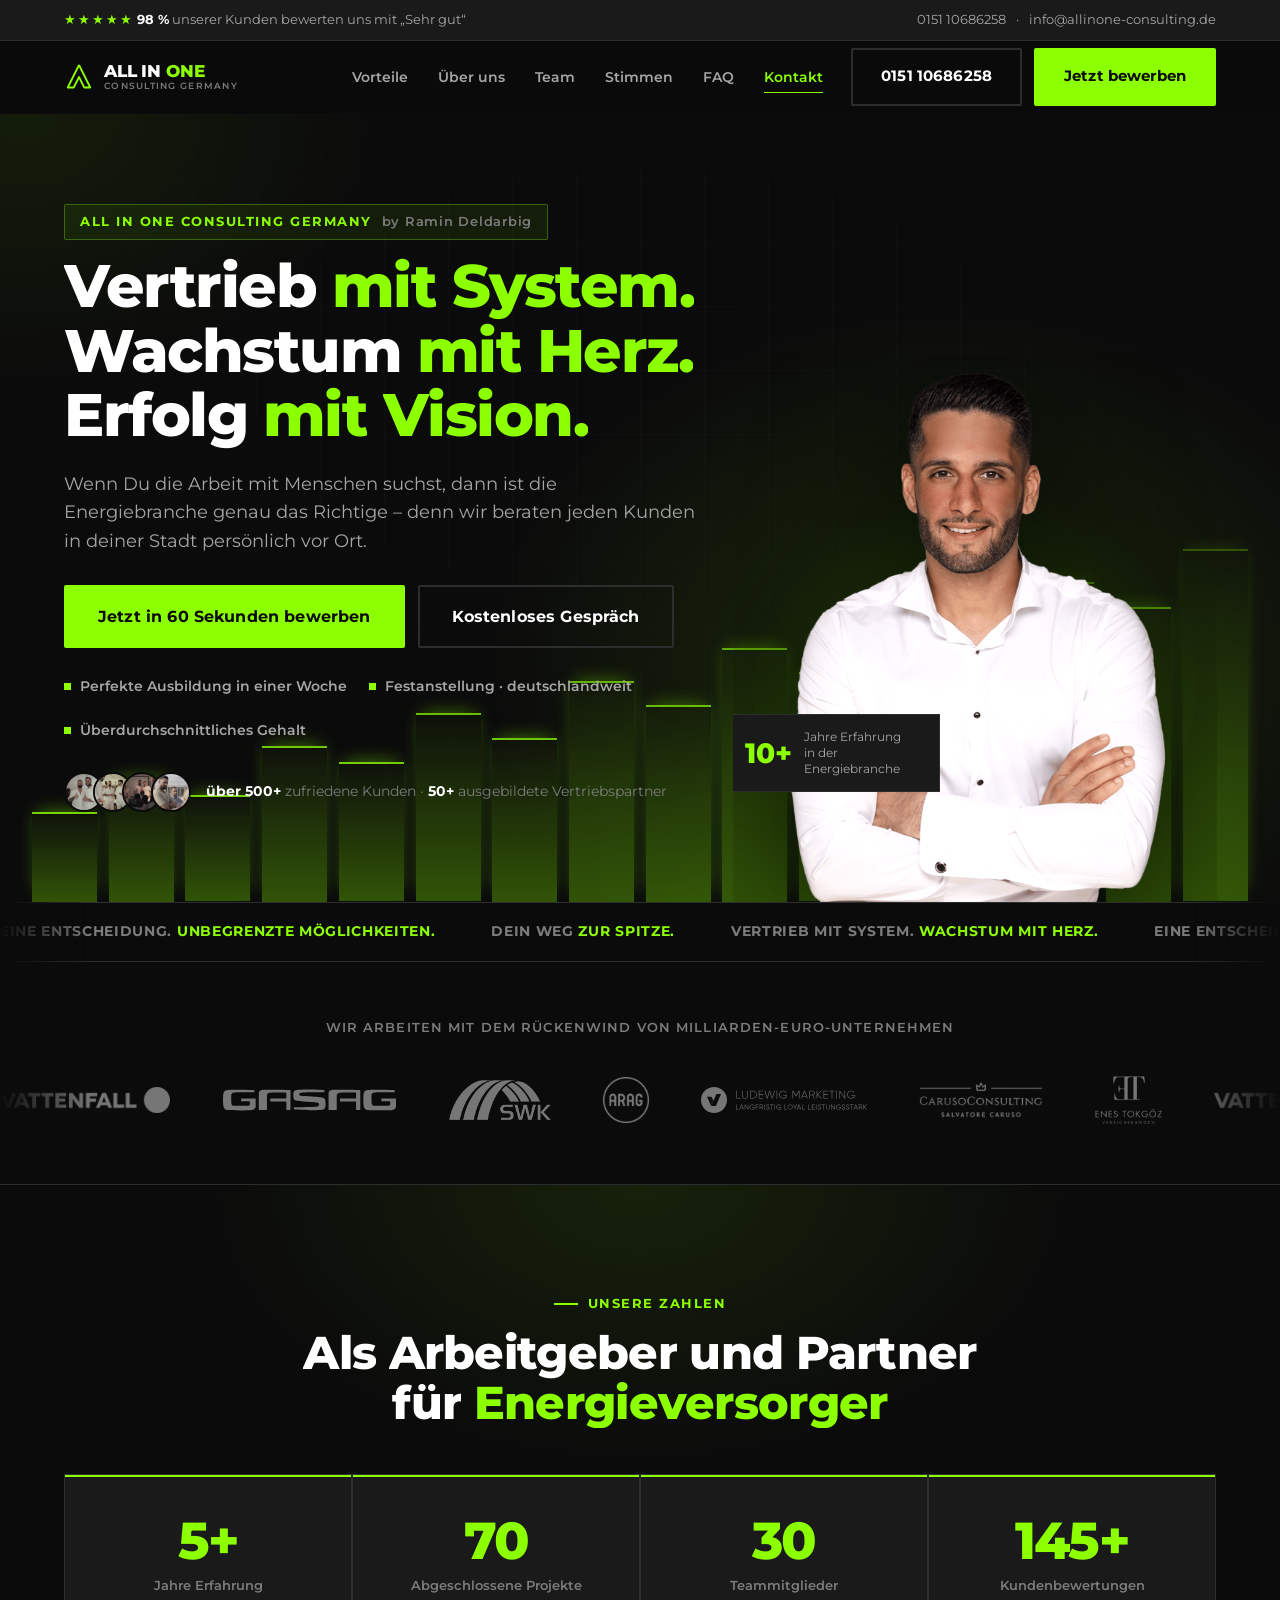
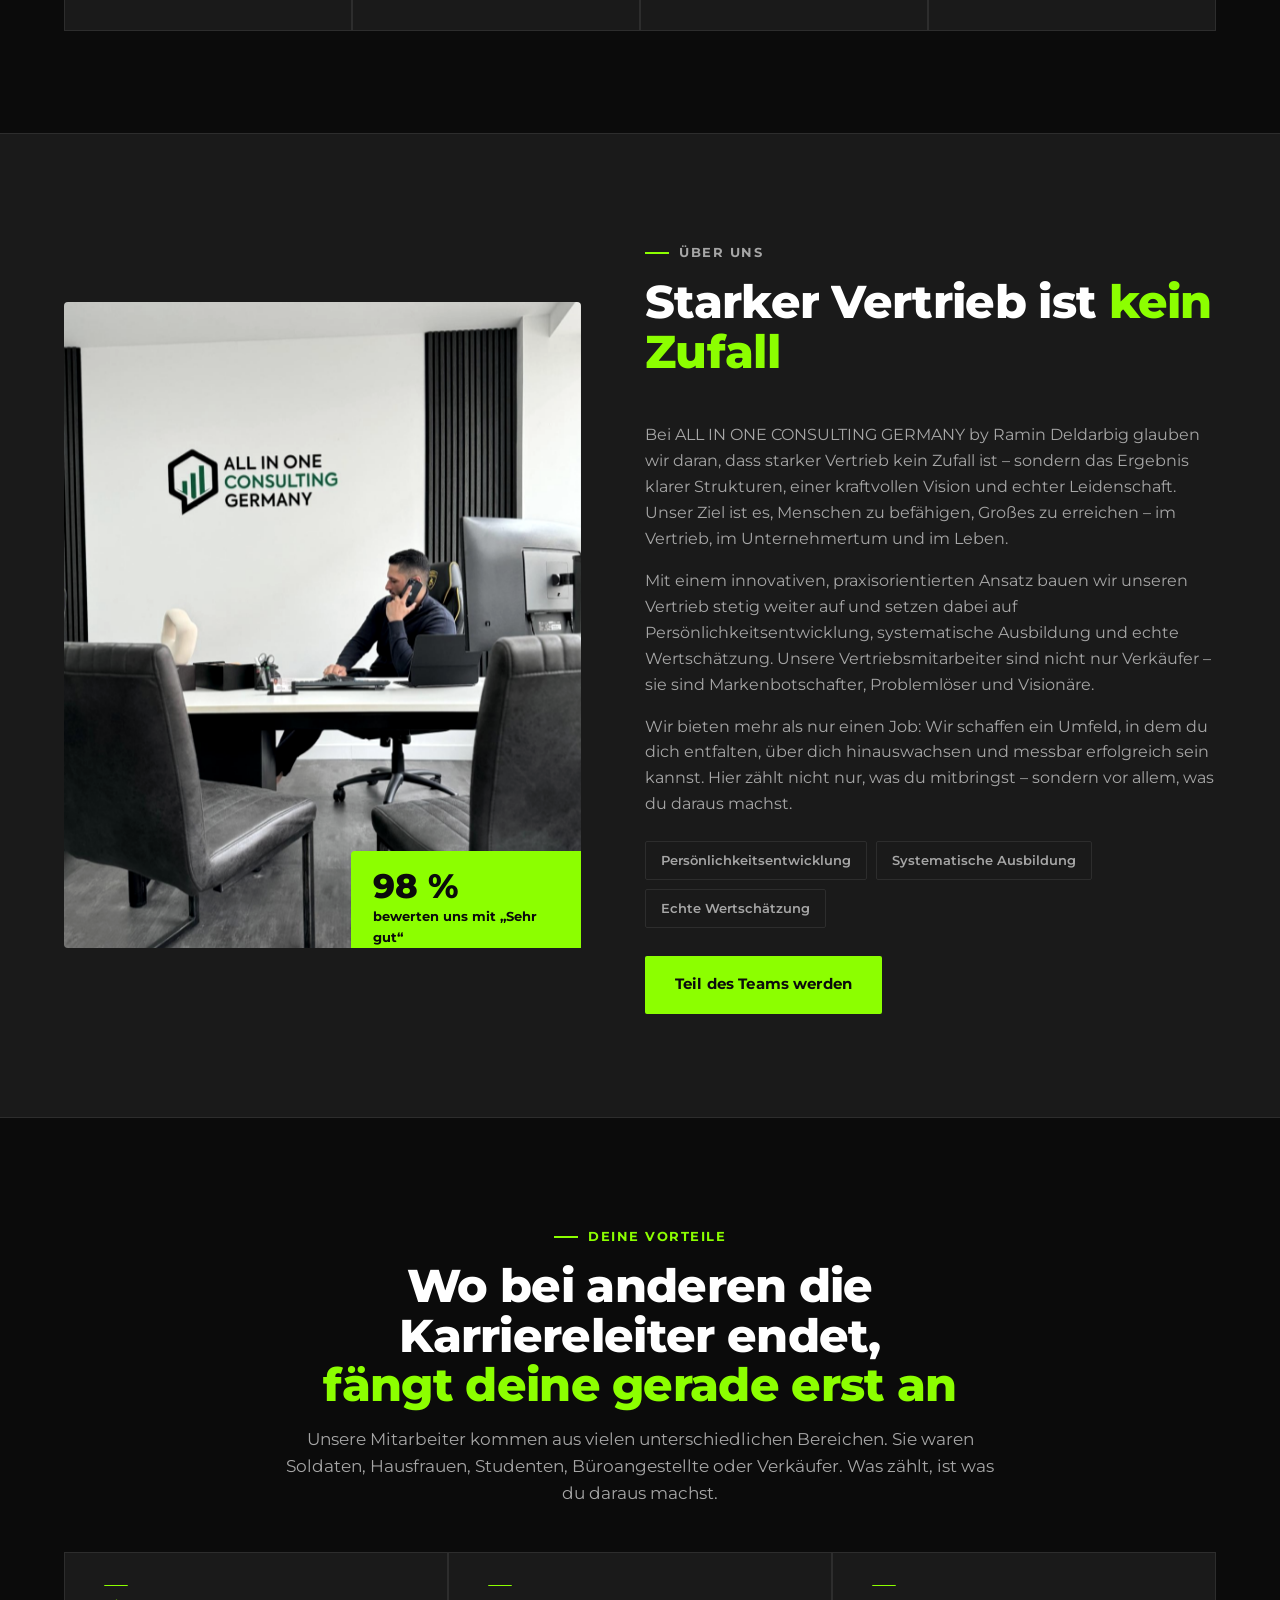
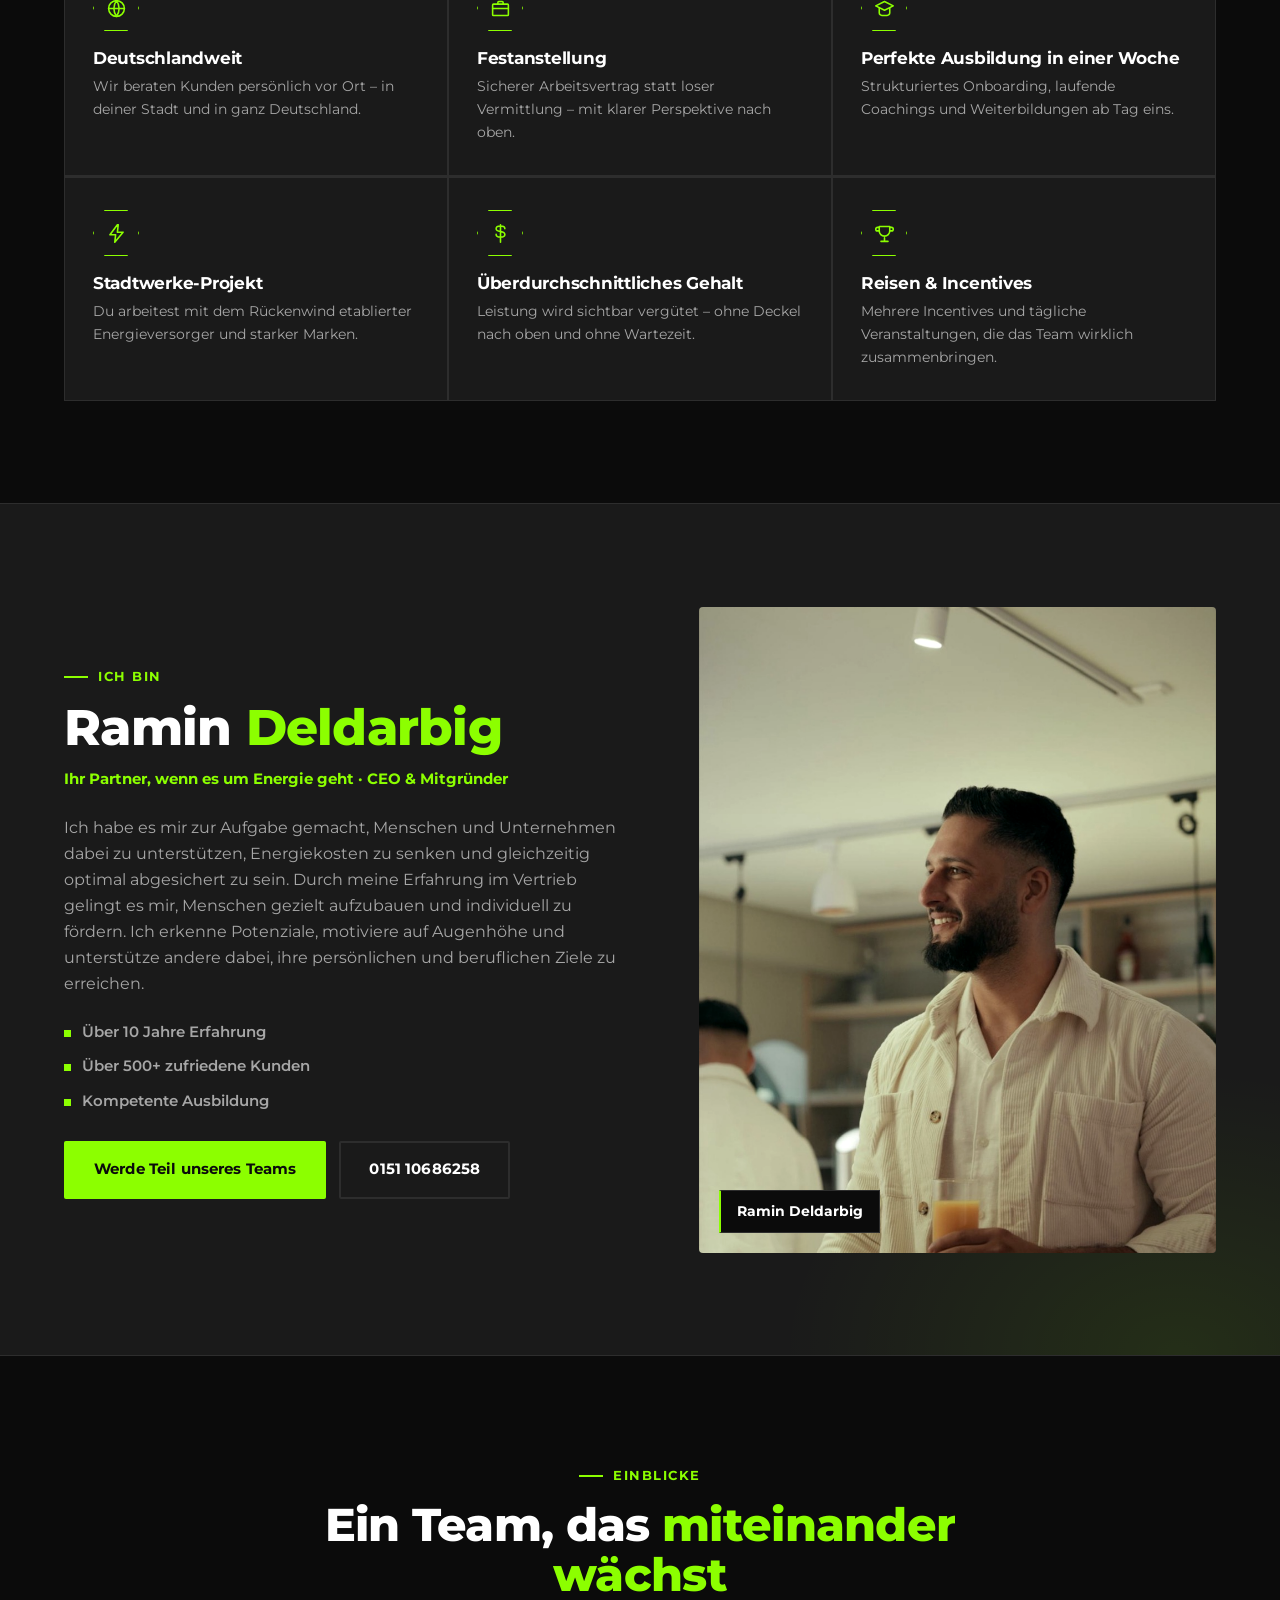
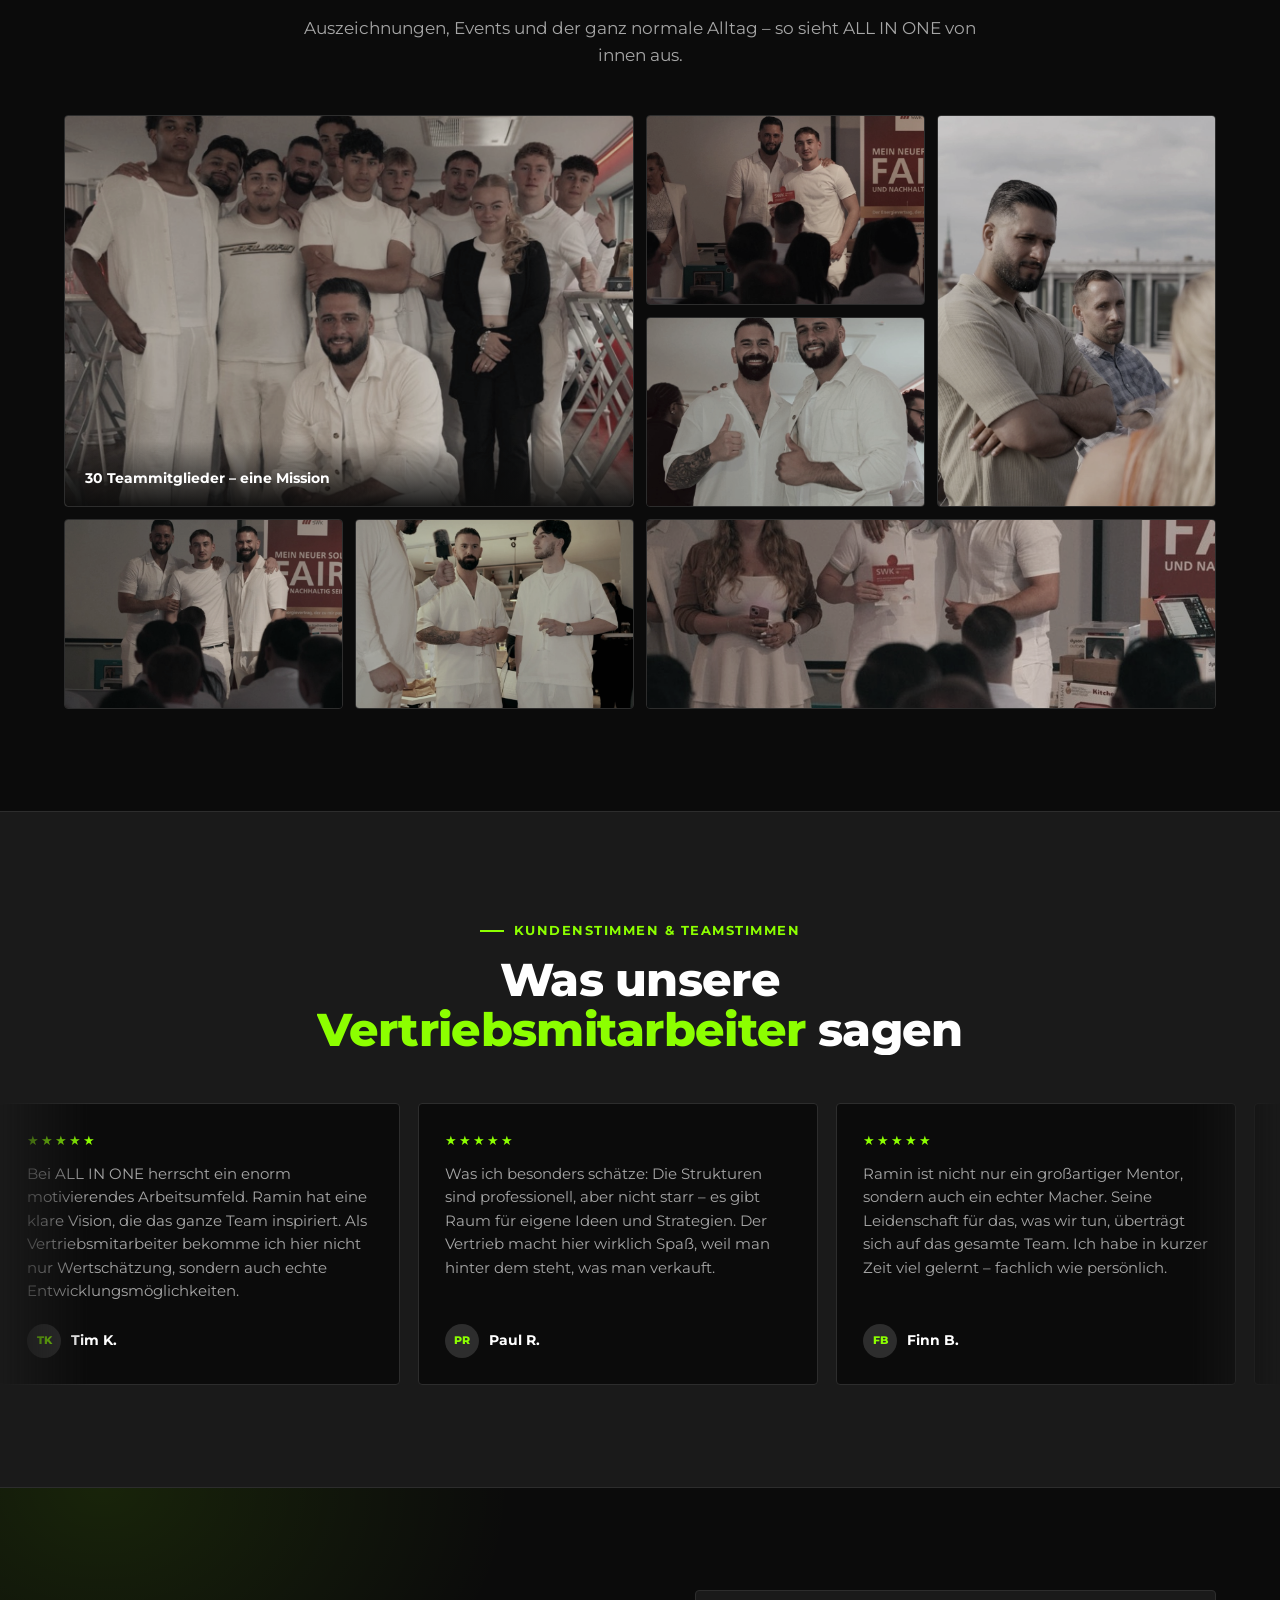
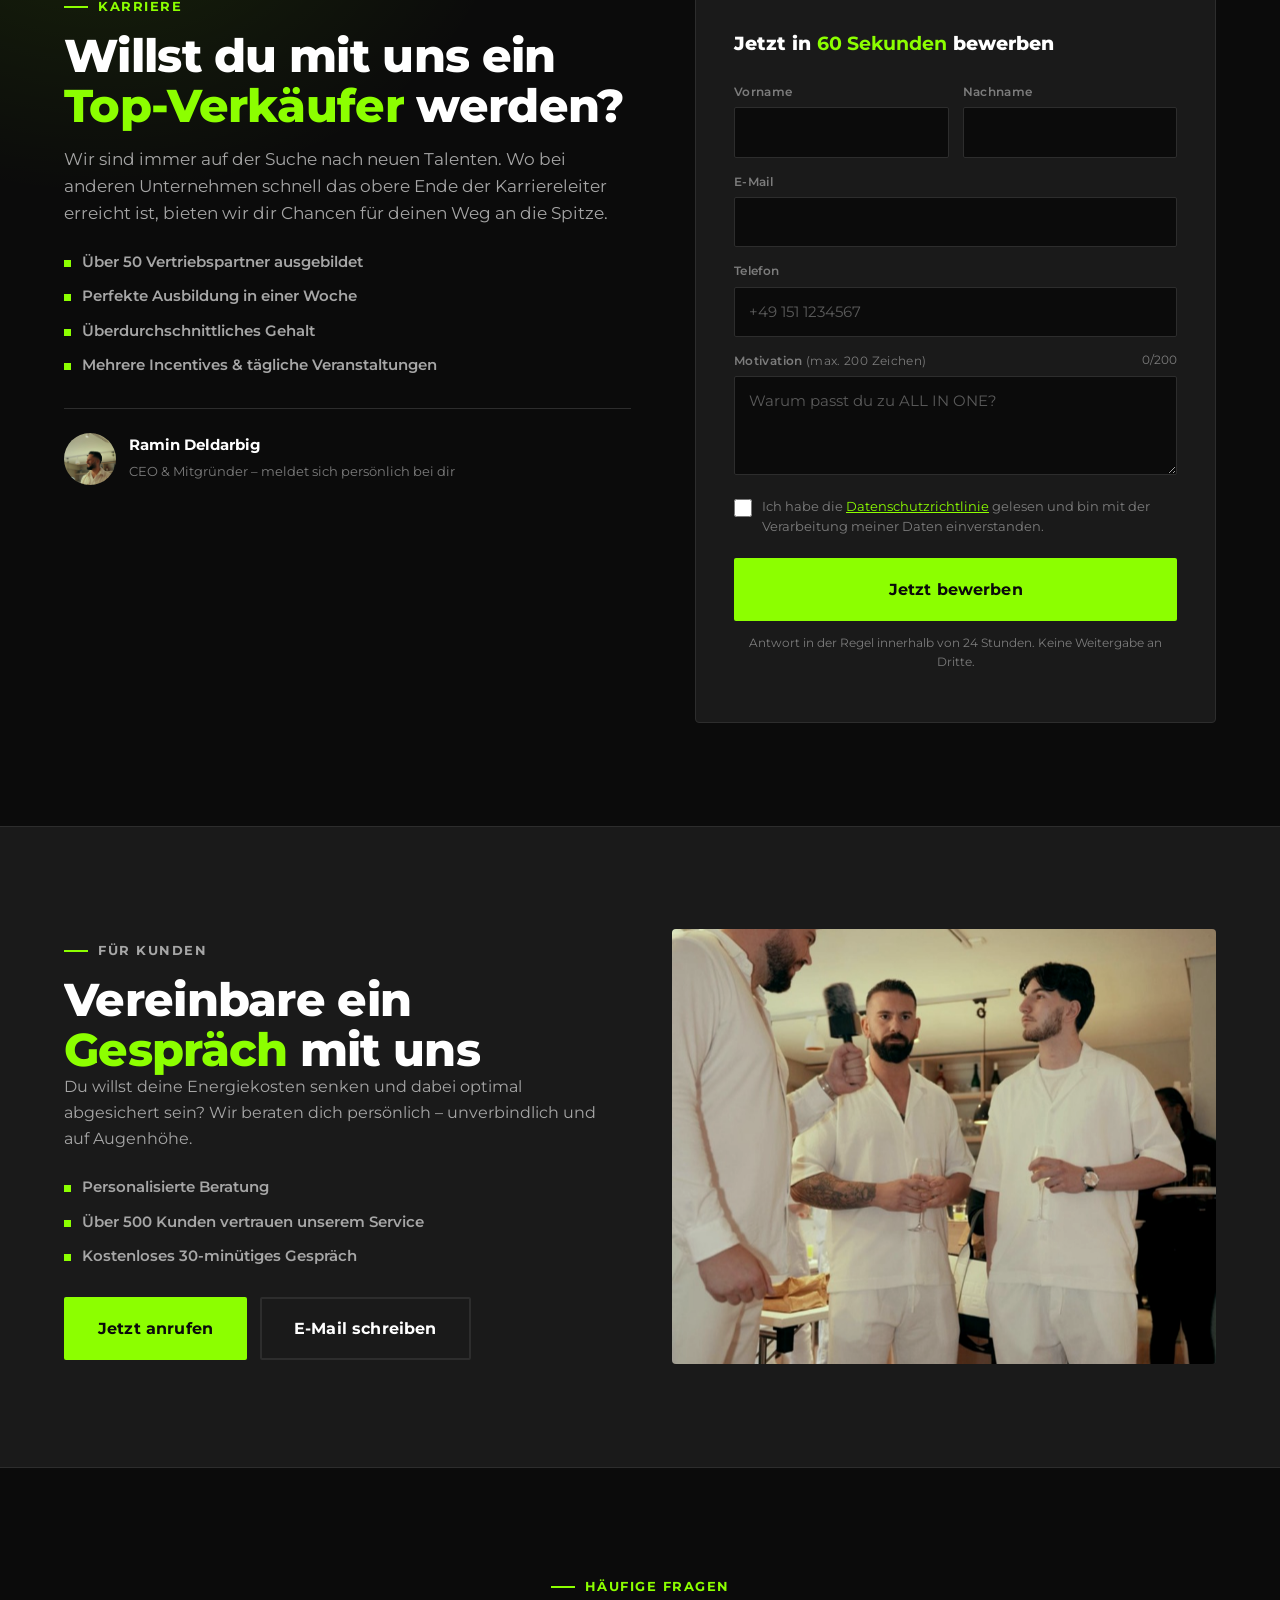
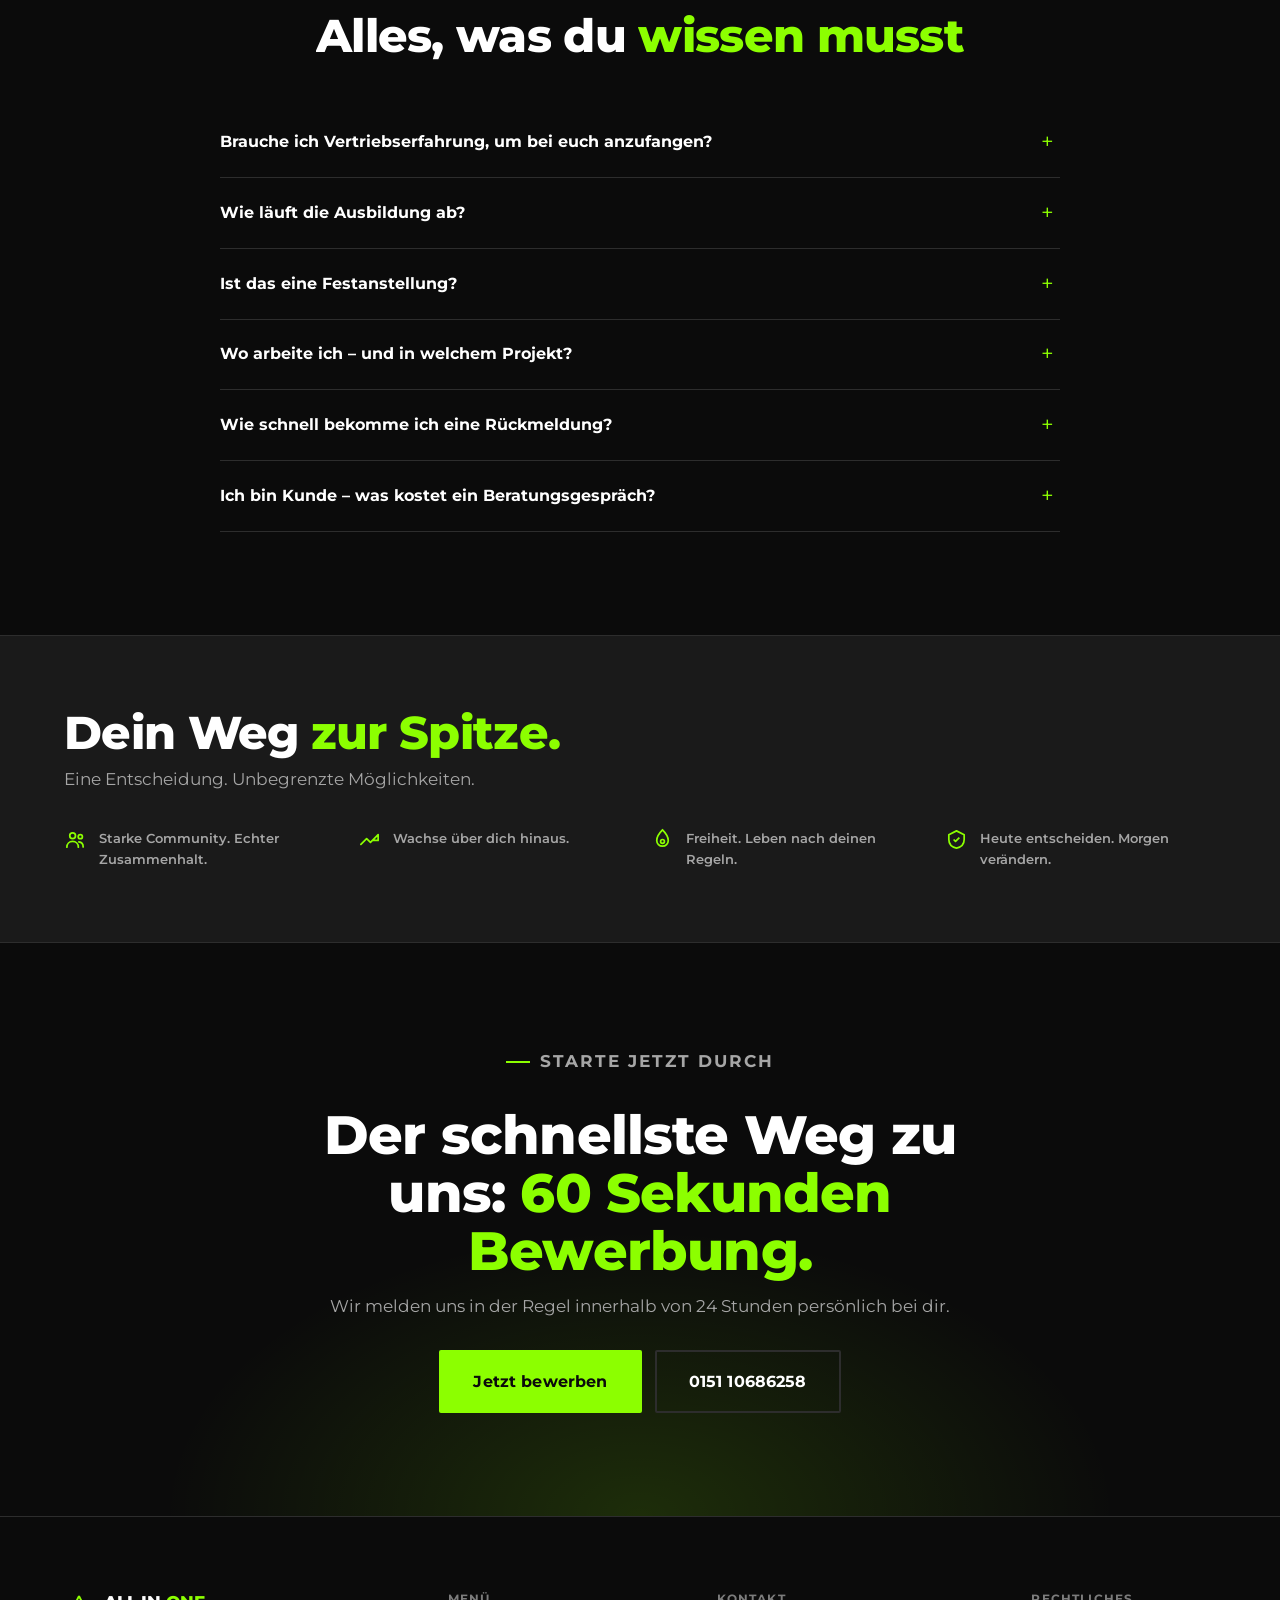
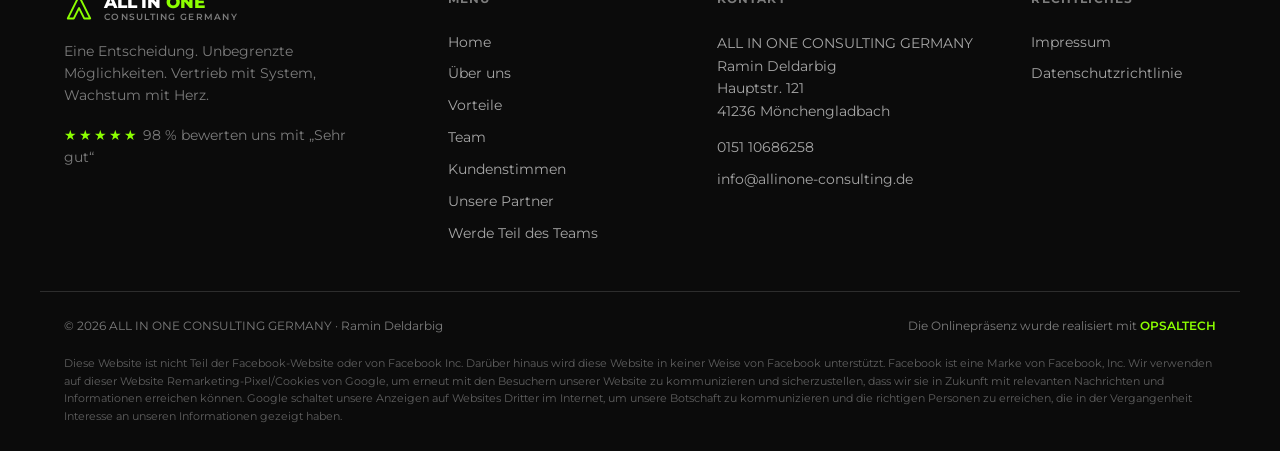
==== commit 47c009fe: "Add files via upload" ====
--- a/index.html
+++ b/index.html
@@ -3,28 +3,30 @@
 <head>
 <meta charset="utf-8">
 <meta name="viewport" content="width=device-width, initial-scale=1">
-<title>ALL IN ONE CONSULTING GERMANY – Vertrieb mit System. Wachstum mit Herz.</title>
+<title>ALL IN ONE CONSULTING GERMANY – Eine Entscheidung. Unbegrenzte Möglichkeiten.</title>
 <meta name="description" content="ALL IN ONE CONSULTING GERMANY by Ramin Deldarbig: Vertrieb in der Energiebranche mit System. Perfekte Ausbildung in einer Woche, Festanstellung, deutschlandweit. Jetzt in 60 Sekunden bewerben.">
-<meta name="theme-color" content="#2B2A2B">
+<meta name="theme-color" content="#0B0B0B">
 <link rel="canonical" href="https://allinone-consulting.de/">
 
 <meta property="og:type" content="website">
 <meta property="og:locale" content="de_DE">
 <meta property="og:site_name" content="ALL IN ONE CONSULTING GERMANY">
-<meta property="og:title" content="ALL IN ONE CONSULTING GERMANY – Vertrieb mit System. Wachstum mit Herz.">
+<meta property="og:title" content="ALL IN ONE CONSULTING GERMANY – Eine Entscheidung. Unbegrenzte Möglichkeiten.">
 <meta property="og:description" content="Wenn Du die Arbeit mit Menschen suchst, dann ist die Energiebranche genau das Richtige. Jetzt in 60 Sekunden bewerben.">
 <meta property="og:url" content="https://allinone-consulting.de/">
 <meta property="og:image" content="https://allinone-consulting.de/assets/img/team-group.jpg">
 <meta name="twitter:card" content="summary_large_image">
 
-<link rel="icon" href="assets/img/logo.png">
-<link rel="apple-touch-icon" href="assets/img/logo.png">
+<link rel="icon" href="assets/img/favicon.svg" type="image/svg+xml">
+<link rel="apple-touch-icon" href="assets/img/favicon.svg">
 
 <link rel="preconnect" href="https://fonts.googleapis.com">
 <link rel="preconnect" href="https://fonts.gstatic.com" crossorigin>
-<link href="https://fonts.googleapis.com/css2?family=Epilogue:wght@500;600;700;800&family=Instrument+Sans:wght@400;500;600&display=swap" rel="stylesheet">
+<link href="https://fonts.googleapis.com/css2?family=Montserrat:wght@400;500;600;700;800;900&display=swap" rel="stylesheet">
 <link rel="stylesheet" href="assets/css/style.css">
-<noscript><style>.reveal{opacity:1 !important;transform:none !important}</style></noscript>
+
+<!-- Ohne JS bleibt alles sichtbar: Animationen greifen nur mit .js -->
+<script>document.documentElement.className += ' js';</script>
 
 <script type="application/ld+json">
 {
@@ -34,7 +36,7 @@
   "alternateName": "ALL In One Consulting",
   "founder": { "@type": "Person", "name": "Ramin Deldarbig", "jobTitle": "CEO & Mitgründer" },
   "url": "https://allinone-consulting.de/",
-  "logo": "https://allinone-consulting.de/assets/img/logo.png",
+  "logo": "https://allinone-consulting.de/assets/img/logo-mark.svg",
   "image": "https://allinone-consulting.de/assets/img/team-group.jpg",
   "telephone": "+49 151 10686258",
   "email": "info@allinone-consulting.de",
@@ -54,6 +56,8 @@
 <body>
 <a class="skip" href="#main">Zum Inhalt springen</a>
 
+<div class="progress" aria-hidden="true"><div class="progress__bar"></div></div>
+
 <!-- ══ TOP BAR ══ -->
 <div class="topbar">
   <div class="wrap topbar__in">
@@ -72,24 +76,30 @@
 <!-- ══ HEADER ══ -->
 <header class="hdr" id="hdr">
   <div class="wrap hdr__in">
-    <a class="hdr__logo" href="#top" aria-label="ALL IN ONE CONSULTING GERMANY – Startseite">
-      <img src="assets/img/logo.png" alt="ALL IN ONE CONSULTING GERMANY" width="230" height="85">
+    <a class="logo" href="#top" aria-label="ALL IN ONE CONSULTING GERMANY – Startseite">
+      <svg viewBox="0 0 40 40" fill="none" aria-hidden="true">
+        <path d="M20 4 L35 34 L27 34 L20 20 L13 34 L5 34 Z" stroke="#8CFF00" stroke-width="2.4" stroke-linejoin="round"/>
+      </svg>
+      <span class="logo__txt">ALL IN <span class="one">ONE</span><small>CONSULTING GERMANY</small></span>
     </a>
 
     <nav class="nav" id="nav" aria-label="Hauptnavigation">
+      <a href="#vorteile">Vorteile</a>
       <a href="#ueber-uns">Über uns</a>
-      <a href="#vorteile">Vorteile</a>
       <a href="#team">Team</a>
       <a href="#stimmen">Stimmen</a>
-      <a href="#partner">Partner</a>
+      <a href="#faq">FAQ</a>
       <a href="#kontakt">Kontakt</a>
       <a class="btn btn--pri nav__cta" href="#bewerbung">Jetzt bewerben</a>
     </nav>
 
-    <a class="btn btn--pri hdr__cta" href="#bewerbung">Jetzt bewerben</a>
-    <button class="burger" id="burger" aria-label="Menü öffnen" aria-expanded="false" aria-controls="nav">
-      <span></span><span></span><span></span>
-    </button>
+    <div class="hdr__actions">
+      <a class="btn btn--line" href="tel:+4915110686258">0151 10686258</a>
+      <a class="btn btn--pri" href="#bewerbung">Jetzt bewerben</a>
+      <button class="burger" id="burger" aria-label="Menü öffnen" aria-expanded="false" aria-controls="nav">
+        <span></span><span></span><span></span>
+      </button>
+    </div>
   </div>
 </header>
 
@@ -99,34 +109,54 @@
 <!-- ══ HERO ══ -->
 <section class="hero">
   <div class="hero__glow" aria-hidden="true"></div>
+
+  <!-- Wachsende Balken im Hintergrund (dekorativ) -->
+  <div class="hero__bars" aria-hidden="true">
+    <span style="--h:22%;--d:0.00s;--t:6.5s;--s:0.80"><i></i></span>
+    <span style="--h:30%;--d:0.05s;--t:7.8s;--s:0.74"><i></i></span>
+    <span style="--h:26%;--d:0.10s;--t:5.9s;--s:0.86"><i></i></span>
+    <span style="--h:38%;--d:0.15s;--t:8.4s;--s:0.78"><i></i></span>
+    <span style="--h:34%;--d:0.20s;--t:6.8s;--s:0.82"><i></i></span>
+    <span style="--h:46%;--d:0.25s;--t:7.2s;--s:0.72"><i></i></span>
+    <span style="--h:40%;--d:0.30s;--t:9.0s;--s:0.88"><i></i></span>
+    <span style="--h:54%;--d:0.35s;--t:6.2s;--s:0.76"><i></i></span>
+    <span style="--h:48%;--d:0.40s;--t:8.0s;--s:0.84"><i></i></span>
+    <span style="--h:62%;--d:0.45s;--t:7.5s;--s:0.70"><i></i></span>
+    <span style="--h:56%;--d:0.50s;--t:6.6s;--s:0.86"><i></i></span>
+    <span style="--h:70%;--d:0.55s;--t:8.8s;--s:0.78"><i></i></span>
+    <span style="--h:64%;--d:0.60s;--t:7.0s;--s:0.82"><i></i></span>
+    <span style="--h:78%;--d:0.65s;--t:6.4s;--s:0.74"><i></i></span>
+    <span style="--h:72%;--d:0.70s;--t:8.2s;--s:0.88"><i></i></span>
+    <span style="--h:86%;--d:0.75s;--t:7.6s;--s:0.72"><i></i></span>
+  </div>
   <div class="wrap hero__in">
 
     <div class="hero__copy">
-      <p class="eyebrow intro" style="--d:0ms">ALL IN ONE CONSULTING GERMANY <span>by Ramin Deldarbig</span></p>
-
-      <h1 class="intro" style="--d:70ms">
+      <p class="eyebrow" data-anim="up">ALL IN ONE CONSULTING GERMANY <span>by Ramin Deldarbig</span></p>
+
+      <h1 data-split>
         Vertrieb <em>mit System.</em><br>
         Wachstum <em>mit Herz.</em><br>
         Erfolg <em>mit Vision.</em>
       </h1>
 
-      <p class="hero__sub intro" style="--d:140ms">
+      <p class="hero__sub" data-anim="up" style="--i:3">
         Wenn Du die Arbeit mit Menschen suchst, dann ist die Energiebranche genau das
         Richtige – denn wir beraten jeden Kunden in deiner Stadt persönlich vor Ort.
       </p>
 
-      <div class="hero__cta intro" style="--d:210ms">
+      <div class="hero__cta" data-anim="up" style="--i:4">
         <a class="btn btn--pri btn--lg" href="#bewerbung">Jetzt in 60 Sekunden bewerben</a>
         <a class="btn btn--ghost btn--lg" href="#gespraech">Kostenloses Gespräch</a>
       </div>
 
-      <ul class="hero__chips intro" style="--d:280ms">
+      <ul class="hero__chips" data-anim="up" style="--i:5">
         <li>Perfekte Ausbildung in einer Woche</li>
         <li>Festanstellung · deutschlandweit</li>
-        <li>Wettbewerbsfähiges Gehalt</li>
+        <li>Überdurchschnittliches Gehalt</li>
       </ul>
 
-      <div class="hero__proof intro" style="--d:350ms">
+      <div class="hero__proof" data-anim="up" style="--i:6">
         <div class="avatars" aria-hidden="true">
           <img src="assets/img/team-thumbsup.jpg" alt="">
           <img src="assets/img/team-talk.jpg" alt="">
@@ -137,7 +167,7 @@
       </div>
     </div>
 
-    <div class="hero__figure intro" style="--d:180ms">
+    <div class="hero__figure" data-anim="scale" style="--i:2">
       <div class="hero__ring" aria-hidden="true"></div>
       <img class="hero__portrait" src="assets/img/ramin-cutout.png"
            alt="Ramin Deldarbig, CEO &amp; Mitgründer von ALL IN ONE CONSULTING GERMANY"
@@ -151,41 +181,55 @@
   </div>
 </section>
 
-<!-- ══ PARTNER MARQUEE ══ -->
+<!-- ══ TAGLINE-STRIP ══ -->
+<div class="strip marquee" data-marquee aria-hidden="true">
+  <div class="marquee__track">
+    <div class="marquee__set">
+      <span>Eine Entscheidung. <b>Unbegrenzte Möglichkeiten.</b></span>
+      <span>Dein Weg <b>zur Spitze.</b></span>
+      <span>Vertrieb mit System. <b>Wachstum mit Herz.</b></span>
+      <span>Eine Entscheidung. <b>Unbegrenzte Möglichkeiten.</b></span>
+      <span>Dein Weg <b>zur Spitze.</b></span>
+      <span>Vertrieb mit System. <b>Wachstum mit Herz.</b></span>
+    </div>
+  </div>
+</div>
+
+<!-- ══ PARTNER ══ -->
 <section class="logos" id="partner" aria-labelledby="logos-h">
   <div class="wrap">
-    <p class="logos__label" id="logos-h">
+    <p class="logos__label" id="logos-h" data-anim="up">
       Wir arbeiten mit dem Rückenwind von Milliarden-Euro-Unternehmen
     </p>
   </div>
   <div class="marquee" data-marquee>
     <div class="marquee__track">
       <div class="marquee__set">
-        <span class="logo-card"><img src="assets/img/partner-vattenfall.png" alt="Vattenfall"></span>
-        <span class="logo-card"><img src="assets/img/partner-gasag.svg" alt="GASAG"></span>
-        <span class="logo-card"><img src="assets/img/partner-swk.png" alt="SWK Stadtwerke Krefeld"></span>
-        <span class="logo-card"><img src="assets/img/partner-arag.png" alt="ARAG"></span>
-        <span class="logo-card"><img src="assets/img/partner-ludwig-marketing.svg" alt="Ludwig Marketing"></span>
-        <span class="logo-card"><img src="assets/img/partner-caruso.png" alt="Caruso Consulting"></span>
-        <span class="logo-card"><img src="assets/img/partner-tokgoez.png" alt="Enes Tokgöz Versicherungen"></span>
-      </div>
-    </div>
-  </div>
-</section>
-
-<!-- ══ STATS ══ -->
+        <span class="logo-card" style="--h:26px"><img src="assets/img/partner-vattenfall.png" alt="Vattenfall"></span>
+        <span class="logo-card" style="--h:22px"><img src="assets/img/partner-gasag.svg" alt="GASAG"></span>
+        <span class="logo-card" style="--h:40px"><img src="assets/img/partner-swk.png" alt="SWK Stadtwerke Krefeld"></span>
+        <span class="logo-card" style="--h:46px"><img src="assets/img/partner-arag.png" alt="ARAG"></span>
+        <span class="logo-card" style="--h:26px"><img src="assets/img/partner-ludwig-marketing.svg" alt="Ludwig Marketing"></span>
+        <span class="logo-card" style="--h:36px"><img src="assets/img/partner-caruso.png" alt="Caruso Consulting"></span>
+        <span class="logo-card" style="--h:48px"><img src="assets/img/partner-tokgoez.png" alt="Enes Tokgöz Versicherungen"></span>
+      </div>
+    </div>
+  </div>
+</section>
+
+<!-- ══ ZAHLEN ══ -->
 <section class="stats" aria-label="Unsere Zahlen">
   <div class="wrap">
-    <div class="sec-head sec-head--center reveal">
+    <div class="sec-head sec-head--center" data-anim="up">
       <p class="kicker">Unsere Zahlen</p>
-      <h2>Als Arbeitgeber und Partner<br>für <span class="hl">Energieversorger</span></h2>
-    </div>
-
-    <div class="stats__grid">
-      <div class="stat reveal"><span class="stat__n" data-count="5" data-suffix="+">0</span><span class="stat__l">Jahre Erfahrung</span></div>
-      <div class="stat reveal"><span class="stat__n" data-count="70">0</span><span class="stat__l">Abgeschlossene Projekte</span></div>
-      <div class="stat reveal"><span class="stat__n" data-count="30">0</span><span class="stat__l">Team&shy;mitglieder</span></div>
-      <div class="stat reveal"><span class="stat__n" data-count="145" data-suffix="+">0</span><span class="stat__l">Kundenbewertungen</span></div>
+      <h2 data-split>Als Arbeitgeber und Partner<br>für <span class="hl">Energieversorger</span></h2>
+    </div>
+
+    <div class="stats__grid" data-anim-group="scale">
+      <div class="stat"><span class="stat__n" data-count="5" data-suffix="+">0</span><span class="stat__l">Jahre Erfahrung</span></div>
+      <div class="stat"><span class="stat__n" data-count="70">0</span><span class="stat__l">Abgeschlossene Projekte</span></div>
+      <div class="stat"><span class="stat__n" data-count="30">0</span><span class="stat__l">Teammitglieder</span></div>
+      <div class="stat"><span class="stat__n" data-count="145" data-suffix="+">0</span><span class="stat__l">Kundenbewertungen</span></div>
     </div>
   </div>
 </section>
@@ -194,46 +238,48 @@
 <section class="about" id="ueber-uns">
   <div class="wrap about__in">
 
-    <div class="about__media reveal">
-      <img class="about__img" src="assets/img/office.jpg"
-           alt="Büro von ALL IN ONE CONSULTING GERMANY in Mönchengladbach" loading="lazy">
+    <div class="about__media" data-anim="left">
+      <div class="para about__img">
+        <img src="assets/img/office.jpg" data-parallax="0.14"
+             alt="Büro von ALL IN ONE CONSULTING GERMANY in Mönchengladbach" loading="lazy">
+      </div>
       <div class="about__card">
         <span class="about__card-n">98&nbsp;%</span>
         <span class="about__card-t">bewerten uns mit „Sehr gut“</span>
       </div>
     </div>
 
-    <div class="about__copy">
-      <div class="sec-head reveal">
+    <div class="about__copy" data-anim="right">
+      <div class="sec-head">
         <p class="kicker">Über uns</p>
-        <h2>Starker Vertrieb ist <span class="hl">kein Zufall</span></h2>
-      </div>
-
-      <p class="reveal">
+        <h2 data-split>Starker Vertrieb ist <span class="hl">kein Zufall</span></h2>
+      </div>
+
+      <p>
         Bei ALL IN ONE CONSULTING GERMANY by Ramin Deldarbig glauben wir daran, dass starker
         Vertrieb kein Zufall ist – sondern das Ergebnis klarer Strukturen, einer kraftvollen
         Vision und echter Leidenschaft. Unser Ziel ist es, Menschen zu befähigen, Großes zu
         erreichen – im Vertrieb, im Unternehmertum und im Leben.
       </p>
-      <p class="reveal">
+      <p>
         Mit einem innovativen, praxisorientierten Ansatz bauen wir unseren Vertrieb stetig
         weiter auf und setzen dabei auf Persönlichkeitsentwicklung, systematische Ausbildung
         und echte Wertschätzung. Unsere Vertriebsmitarbeiter sind nicht nur Verkäufer – sie
         sind Markenbotschafter, Problemlöser und Visionäre.
       </p>
-      <p class="reveal">
+      <p>
         Wir bieten mehr als nur einen Job: Wir schaffen ein Umfeld, in dem du dich entfalten,
         über dich hinauswachsen und messbar erfolgreich sein kannst. Hier zählt nicht nur, was
         du mitbringst – sondern vor allem, was du daraus machst.
       </p>
 
-      <div class="about__pills reveal">
-        <span>Persönlichkeits&shy;entwicklung</span>
+      <div class="about__pills">
+        <span>Persönlichkeitsentwicklung</span>
         <span>Systematische Ausbildung</span>
         <span>Echte Wertschätzung</span>
       </div>
 
-      <a class="btn btn--pri reveal" href="#bewerbung">Teil des Teams werden</a>
+      <a class="btn btn--pri" href="#bewerbung">Teil des Teams werden</a>
     </div>
 
   </div>
@@ -242,61 +288,61 @@
 <!-- ══ VORTEILE ══ -->
 <section class="perks" id="vorteile">
   <div class="wrap">
-    <div class="sec-head sec-head--center reveal">
+    <div class="sec-head sec-head--center" data-anim="up">
       <p class="kicker">Deine Vorteile</p>
-      <h2>Wo bei anderen die Karriereleiter endet,<br><span class="hl">fängt deine gerade erst an</span></h2>
+      <h2 data-split>Wo bei anderen die Karriereleiter endet,<br><span class="hl">fängt deine gerade erst an</span></h2>
       <p class="sec-head__sub">
         Unsere Mitarbeiter kommen aus vielen unterschiedlichen Bereichen. Sie waren Soldaten,
         Hausfrauen, Studenten, Büroangestellte oder Verkäufer. Was zählt, ist was du daraus machst.
       </p>
     </div>
 
-    <div class="perks__grid">
-      <article class="perk reveal">
+    <div class="perks__grid" data-anim-group="up">
+      <article class="perk">
         <div class="perk__ico" aria-hidden="true">
-          <svg viewBox="0 0 24 24" fill="none" stroke="currentColor" stroke-width="1.7" stroke-linecap="round" stroke-linejoin="round"><circle cx="12" cy="12" r="9"/><path d="M3 12h18M12 3a15 15 0 0 1 0 18 15 15 0 0 1 0-18"/></svg>
+          <svg viewBox="0 0 24 24" fill="none" stroke="currentColor" stroke-width="1.8" stroke-linecap="round" stroke-linejoin="round"><circle cx="12" cy="12" r="9"/><path d="M3 12h18M12 3a15 15 0 0 1 0 18 15 15 0 0 1 0-18"/></svg>
         </div>
         <h3>Deutschlandweit</h3>
         <p>Wir beraten Kunden persönlich vor Ort – in deiner Stadt und in ganz Deutschland.</p>
       </article>
 
-      <article class="perk reveal">
+      <article class="perk">
         <div class="perk__ico" aria-hidden="true">
-          <svg viewBox="0 0 24 24" fill="none" stroke="currentColor" stroke-width="1.7" stroke-linecap="round" stroke-linejoin="round"><path d="M20 7H4a1 1 0 0 0-1 1v11a1 1 0 0 0 1 1h16a1 1 0 0 0 1-1V8a1 1 0 0 0-1-1Z"/><path d="M9 7V5a1 1 0 0 1 1-1h4a1 1 0 0 1 1 1v2M3 12h18"/></svg>
+          <svg viewBox="0 0 24 24" fill="none" stroke="currentColor" stroke-width="1.8" stroke-linecap="round" stroke-linejoin="round"><path d="M20 7H4a1 1 0 0 0-1 1v11a1 1 0 0 0 1 1h16a1 1 0 0 0 1-1V8a1 1 0 0 0-1-1Z"/><path d="M9 7V5a1 1 0 0 1 1-1h4a1 1 0 0 1 1 1v2M3 12h18"/></svg>
         </div>
         <h3>Festanstellung</h3>
         <p>Sicherer Arbeitsvertrag statt loser Vermittlung – mit klarer Perspektive nach oben.</p>
       </article>
 
-      <article class="perk reveal">
+      <article class="perk">
         <div class="perk__ico" aria-hidden="true">
-          <svg viewBox="0 0 24 24" fill="none" stroke="currentColor" stroke-width="1.7" stroke-linecap="round" stroke-linejoin="round"><path d="M22 9 12 4 2 9l10 5 10-5Z"/><path d="M6 11.5V17c0 1.7 2.7 3 6 3s6-1.3 6-3v-5.5"/></svg>
+          <svg viewBox="0 0 24 24" fill="none" stroke="currentColor" stroke-width="1.8" stroke-linecap="round" stroke-linejoin="round"><path d="M22 9 12 4 2 9l10 5 10-5Z"/><path d="M6 11.5V17c0 1.7 2.7 3 6 3s6-1.3 6-3v-5.5"/></svg>
         </div>
         <h3>Perfekte Ausbildung in einer Woche</h3>
         <p>Strukturiertes Onboarding, laufende Coachings und Weiterbildungen ab Tag&nbsp;eins.</p>
       </article>
 
-      <article class="perk reveal">
+      <article class="perk">
         <div class="perk__ico" aria-hidden="true">
-          <svg viewBox="0 0 24 24" fill="none" stroke="currentColor" stroke-width="1.7" stroke-linecap="round" stroke-linejoin="round"><path d="M13 2 4.5 13.5H11l-1 8.5L19.5 10.5H13l1-8.5Z"/></svg>
+          <svg viewBox="0 0 24 24" fill="none" stroke="currentColor" stroke-width="1.8" stroke-linecap="round" stroke-linejoin="round"><path d="M13 2 4.5 13.5H11l-1 8.5L19.5 10.5H13l1-8.5Z"/></svg>
         </div>
         <h3>Stadtwerke-Projekt</h3>
         <p>Du arbeitest mit dem Rückenwind etablierter Energieversorger und starker Marken.</p>
       </article>
 
-      <article class="perk reveal">
+      <article class="perk">
         <div class="perk__ico" aria-hidden="true">
-          <svg viewBox="0 0 24 24" fill="none" stroke="currentColor" stroke-width="1.7" stroke-linecap="round" stroke-linejoin="round"><path d="M12 2v20M17 6.5c0-1.9-2.2-3-5-3s-5 1.1-5 3 2.2 2.7 5 3.2 5 1.3 5 3.3-2.2 3-5 3-5-1.1-5-3"/></svg>
-        </div>
-        <h3>Wettbewerbsfähiges Gehalt</h3>
+          <svg viewBox="0 0 24 24" fill="none" stroke="currentColor" stroke-width="1.8" stroke-linecap="round" stroke-linejoin="round"><path d="M12 2v20M17 6.5c0-1.9-2.2-3-5-3s-5 1.1-5 3 2.2 2.7 5 3.2 5 1.3 5 3.3-2.2 3-5 3-5-1.1-5-3"/></svg>
+        </div>
+        <h3>Überdurchschnittliches Gehalt</h3>
         <p>Leistung wird sichtbar vergütet – ohne Deckel nach oben und ohne Wartezeit.</p>
       </article>
 
-      <article class="perk reveal">
+      <article class="perk">
         <div class="perk__ico" aria-hidden="true">
-          <svg viewBox="0 0 24 24" fill="none" stroke="currentColor" stroke-width="1.7" stroke-linecap="round" stroke-linejoin="round"><path d="M8 21h8M12 17v4M6 4h12v5a6 6 0 0 1-12 0V4Z"/><path d="M18 5h2a2 2 0 0 1 0 4h-2M6 5H4a2 2 0 0 0 0 4h2"/></svg>
-        </div>
-        <h3>Incentives &amp; Events</h3>
+          <svg viewBox="0 0 24 24" fill="none" stroke="currentColor" stroke-width="1.8" stroke-linecap="round" stroke-linejoin="round"><path d="M8 21h8M12 17v4M6 4h12v5a6 6 0 0 1-12 0V4Z"/><path d="M18 5h2a2 2 0 0 1 0 4h-2M6 5H4a2 2 0 0 0 0 4h2"/></svg>
+        </div>
+        <h3>Reisen &amp; Incentives</h3>
         <p>Mehrere Incentives und tägliche Veranstaltungen, die das Team wirklich zusammenbringen.</p>
       </article>
     </div>
@@ -307,14 +353,14 @@
 <section class="founder">
   <div class="wrap founder__in">
 
-    <div class="founder__copy">
-      <div class="sec-head reveal">
+    <div class="founder__copy" data-anim="right">
+      <div class="sec-head">
         <p class="kicker">Ich bin</p>
-        <h2 class="founder__name">Ramin <span class="hl">Deldarbig</span></h2>
+        <h2 class="founder__name" data-split>Ramin <span class="hl">Deldarbig</span></h2>
         <p class="founder__role">Ihr Partner, wenn es um Energie geht · CEO &amp; Mitgründer</p>
       </div>
 
-      <p class="reveal">
+      <p>
         Ich habe es mir zur Aufgabe gemacht, Menschen und Unternehmen dabei zu unterstützen,
         Energiekosten zu senken und gleichzeitig optimal abgesichert zu sein. Durch meine
         Erfahrung im Vertrieb gelingt es mir, Menschen gezielt aufzubauen und individuell zu
@@ -322,71 +368,73 @@
         ihre persönlichen und beruflichen Ziele zu erreichen.
       </p>
 
-      <ul class="ticks reveal">
+      <ul class="ticks">
         <li>Über 10 Jahre Erfahrung</li>
         <li>Über 500+ zufriedene Kunden</li>
         <li>Kompetente Ausbildung</li>
       </ul>
 
-      <div class="founder__cta reveal">
+      <div class="founder__cta">
         <a class="btn btn--pri" href="#bewerbung">Werde Teil unseres Teams</a>
         <a class="btn btn--line" href="tel:+4915110686258">0151 10686258</a>
       </div>
     </div>
 
-    <div class="founder__media reveal">
-      <img src="assets/img/ramin-portrait.jpg"
-           alt="Ramin Deldarbig, Gründer von ALL IN ONE CONSULTING GERMANY" loading="lazy">
+    <div class="founder__media" data-anim="scale">
+      <div class="para founder__img">
+        <img src="assets/img/ramin-portrait.jpg" data-parallax="0.12"
+             alt="Ramin Deldarbig, Gründer von ALL IN ONE CONSULTING GERMANY" loading="lazy">
+      </div>
       <span class="founder__sig">Ramin Deldarbig</span>
     </div>
 
   </div>
 </section>
 
-<!-- ══ TEAM / EINBLICKE ══ -->
+<!-- ══ TEAM ══ -->
 <section class="team" id="team">
   <div class="wrap">
-    <div class="sec-head sec-head--center reveal">
+    <div class="sec-head sec-head--center" data-anim="up">
       <p class="kicker">Einblicke</p>
-      <h2>Ein Team, das <span class="hl">miteinander wächst</span></h2>
+      <h2 data-split>Ein Team, das <span class="hl">miteinander wächst</span></h2>
       <p class="sec-head__sub">
         Auszeichnungen, Events und der ganz normale Alltag – so sieht ALL IN ONE von innen aus.
       </p>
     </div>
 
-    <div class="gallery">
-      <figure class="gallery__i gallery__i--wide reveal">
+    <div class="gallery" data-anim-group="clip">
+      <figure class="gallery__i gallery__i--wide">
         <img src="assets/img/team-group.jpg" alt="Das Team von ALL IN ONE CONSULTING GERMANY" loading="lazy">
         <figcaption>30 Teammitglieder – eine Mission</figcaption>
       </figure>
-      <figure class="gallery__i reveal">
+      <figure class="gallery__i">
         <img src="assets/img/event-1.jpg" alt="Auszeichnung auf der Bühne bei einem Partner-Event" loading="lazy">
       </figure>
-      <figure class="gallery__i gallery__i--tall reveal">
+      <figure class="gallery__i gallery__i--tall">
         <img src="assets/img/rooftop.jpg" alt="Netzwerken auf der Dachterrasse" loading="lazy">
       </figure>
-      <figure class="gallery__i reveal">
+      <figure class="gallery__i">
         <img src="assets/img/team-thumbsup.jpg" alt="Zwei Vertriebspartner feiern einen Abschluss" loading="lazy">
       </figure>
-      <figure class="gallery__i reveal">
+      <figure class="gallery__i">
         <img src="assets/img/event-3.jpg" alt="Ehrung des Teams bei einer Partnerveranstaltung" loading="lazy">
       </figure>
-      <figure class="gallery__i reveal">
+      <figure class="gallery__i">
         <img src="assets/img/team-talk.jpg" alt="Austausch im Team beim Firmenevent" loading="lazy">
       </figure>
-      <figure class="gallery__i gallery__i--wide2 reveal">
+      <figure class="gallery__i gallery__i--wide2">
         <img src="assets/img/event-2.jpg" alt="Das Team bei der Preisverleihung" loading="lazy">
       </figure>
     </div>
   </div>
 </section>
 
-<!-- ══ TESTIMONIALS ══ -->
+<!-- ══ STIMMEN ══ -->
 <section class="quotes" id="stimmen">
   <div class="wrap">
-    <div class="sec-head sec-head--center reveal">
+    <div class="sec-head sec-head--center" data-anim="up">
       <p class="kicker">Kundenstimmen &amp; Teamstimmen</p>
-      <h2>Was unsere <span class="hl">Vertriebsmitarbeiter</span> sagen</h2>
+      <h2 data-split>Was unsere <span class="hl">Vertriebsmitarbeiter</span> sagen</h2>
     </div>
   </div>
 
@@ -449,22 +497,22 @@
 <section class="apply" id="bewerbung">
   <div class="wrap apply__in">
 
-    <div class="apply__copy">
-      <p class="kicker kicker--light reveal">Karriere</p>
-      <h2 class="reveal">Willst du mit uns ein <span class="hl">Top-Verkäufer</span> werden?</h2>
-      <p class="apply__lead reveal">
+    <div class="apply__copy" data-anim="left">
+      <p class="kicker">Karriere</p>
+      <h2 data-split>Willst du mit uns ein <span class="hl">Top-Verkäufer</span> werden?</h2>
+      <p class="apply__lead">
         Wir sind immer auf der Suche nach neuen Talenten. Wo bei anderen Unternehmen schnell das
         obere Ende der Karriereleiter erreicht ist, bieten wir dir Chancen für deinen Weg an die Spitze.
       </p>
 
-      <ul class="ticks ticks--light reveal">
+      <ul class="ticks">
         <li>Über 50 Vertriebspartner ausgebildet</li>
         <li>Perfekte Ausbildung in einer Woche</li>
-        <li>Wettbewerbsfähiges Gehalt</li>
+        <li>Überdurchschnittliches Gehalt</li>
         <li>Mehrere Incentives &amp; tägliche Veranstaltungen</li>
       </ul>
 
-      <div class="apply__person reveal">
+      <div class="apply__person">
         <img src="assets/img/ramin-portrait.jpg" alt="" aria-hidden="true">
         <div>
           <strong>Ramin Deldarbig</strong>
@@ -473,7 +521,7 @@
       </div>
     </div>
 
-    <div class="apply__formwrap reveal">
+    <div data-anim="right">
       <form class="form" id="applyForm" novalidate>
         <p class="form__head">Jetzt in <strong>60 Sekunden</strong> bewerben</p>
 
@@ -535,9 +583,9 @@
 <!-- ══ GESPRÄCH ══ -->
 <section class="talk" id="gespraech">
   <div class="wrap talk__in">
-    <div class="talk__copy reveal">
+    <div class="talk__copy" data-anim="left">
       <p class="kicker">Für Kunden</p>
-      <h2>Vereinbare ein <span class="hl">Gespräch</span> mit uns</h2>
+      <h2 data-split>Vereinbare ein <span class="hl">Gespräch</span> mit uns</h2>
       <p>
         Du willst deine Energiekosten senken und dabei optimal abgesichert sein? Wir beraten dich
         persönlich – unverbindlich und auf Augenhöhe.
@@ -553,22 +601,25 @@
       </div>
     </div>
 
-    <div class="talk__media reveal">
-      <img src="assets/img/team-talk.jpg" alt="Beratungsgespräch im Team von ALL IN ONE" loading="lazy">
+    <div class="talk__media" data-anim="right">
+      <div class="para talk__img">
+        <img src="assets/img/team-talk.jpg" data-parallax="0.12"
+             alt="Beratungsgespräch im Team von ALL IN ONE" loading="lazy">
+      </div>
     </div>
   </div>
 </section>
 
 <!-- ══ FAQ ══ -->
-<section class="faq">
+<section class="faq" id="faq">
   <div class="wrap">
-    <div class="sec-head sec-head--center reveal">
+    <div class="sec-head sec-head--center" data-anim="up">
       <p class="kicker">Häufige Fragen</p>
-      <h2>Alles, was du <span class="hl">wissen musst</span></h2>
-    </div>
-
-    <div class="faq__list">
-      <details class="faq__i reveal">
+      <h2 data-split>Alles, was du <span class="hl">wissen musst</span></h2>
+    </div>
+
+    <div class="faq__list" data-anim-group="up">
+      <details class="faq__i">
         <summary>Brauche ich Vertriebserfahrung, um bei euch anzufangen?</summary>
         <div class="faq__a"><p>
           Nein. Unsere Mitarbeiter kommen aus vielen unterschiedlichen Bereichen – sie waren
@@ -577,7 +628,7 @@
         </p></div>
       </details>
 
-      <details class="faq__i reveal">
+      <details class="faq__i">
         <summary>Wie läuft die Ausbildung ab?</summary>
         <div class="faq__a"><p>
           Du erhältst eine perfekte Ausbildung in einer Woche: strukturiertes Onboarding, klare
@@ -586,16 +637,16 @@
         </p></div>
       </details>
 
-      <details class="faq__i reveal">
+      <details class="faq__i">
         <summary>Ist das eine Festanstellung?</summary>
         <div class="faq__a"><p>
-          Ja. Wir bieten eine Festanstellung mit wettbewerbsfähigem Gehalt, mehreren Incentives
+          Ja. Wir bieten eine Festanstellung mit überdurchschnittlichem Gehalt, mehreren Incentives
           und täglichen Veranstaltungen. Deine Leistung wird sichtbar vergütet – nach oben gibt
           es keine künstliche Grenze.
         </p></div>
       </details>
 
-      <details class="faq__i reveal">
+      <details class="faq__i">
         <summary>Wo arbeite ich – und in welchem Projekt?</summary>
         <div class="faq__a"><p>
           Wir sind deutschlandweit im Einsatz und beraten jeden Kunden persönlich vor Ort in
@@ -604,7 +655,7 @@
         </p></div>
       </details>
 
-      <details class="faq__i reveal">
+      <details class="faq__i">
         <summary>Wie schnell bekomme ich eine Rückmeldung?</summary>
         <div class="faq__a"><p>
           Die Bewerbung dauert 60 Sekunden. In der Regel melden wir uns innerhalb von 24 Stunden
@@ -612,7 +663,7 @@
         </p></div>
       </details>
 
-      <details class="faq__i reveal">
+      <details class="faq__i">
         <summary>Ich bin Kunde – was kostet ein Beratungsgespräch?</summary>
         <div class="faq__a"><p>
           Nichts. Das 30-minütige Erstgespräch ist kostenlos und unverbindlich. Wir schauen uns
@@ -623,11 +674,28 @@
   </div>
 </section>
 
+<!-- ══ KERNBOTSCHAFT ══ -->
+<div class="kern">
+  <div class="wrap">
+    <div data-anim="up">
+      <h2 data-split>Dein Weg <span class="hl">zur Spitze.</span></h2>
+      <p class="lead">Eine Entscheidung. Unbegrenzte Möglichkeiten.</p>
+    </div>
+    <div class="kern__items" data-anim-group="up">
+      <div class="kern__i"><svg viewBox="0 0 24 24" stroke-width="1.8"><circle cx="9" cy="8" r="3"/><circle cx="17" cy="9" r="2.2"/><path d="M3 20c0-3.5 2.5-6 6-6s6 2.5 6 6M15.5 14.5c2.6.3 4.5 2.3 4.5 5.2" stroke-linecap="round"/></svg><span>Starke Community. Echter Zusammenhalt.</span></div>
+      <div class="kern__i"><svg viewBox="0 0 24 24" stroke-width="1.8"><path d="M3 17l6-6 4 4 8-8M21 7v6h-6" stroke-linecap="round" stroke-linejoin="round"/></svg><span>Wachse über dich hinaus.</span></div>
+      <div class="kern__i"><svg viewBox="0 0 24 24" stroke-width="1.8"><path d="M12 2C8 6 6 10 6 13a6 6 0 0012 0c0-3-2-7-6-11z"/><circle cx="12" cy="14" r="2"/></svg><span>Freiheit. Leben nach deinen Regeln.</span></div>
+      <div class="kern__i"><svg viewBox="0 0 24 24" stroke-width="1.8"><path d="M9 12l2 2 4-4M12 3l8 4v5c0 5-3.5 8-8 9-4.5-1-8-4-8-9V7l8-4z" stroke-linejoin="round"/></svg><span>Heute entscheiden. Morgen verändern.</span></div>
+    </div>
+  </div>
+</div>
+
 <!-- ══ FINAL CTA ══ -->
 <section class="final">
-  <div class="wrap final__in reveal">
-    <h2>Starte jetzt durch.</h2>
-    <p>Der schnellste Weg zu uns: 60 Sekunden Bewerbung – und wir melden uns bei dir.</p>
+  <div class="wrap final__in" data-anim="scale">
+    <p class="kicker" style="justify-content:center">Starte jetzt durch</p>
+    <h2 data-split>Der schnellste Weg zu uns: <span class="hl">60 Sekunden Bewerbung.</span></h2>
+    <p>Wir melden uns in der Regel innerhalb von 24 Stunden persönlich bei dir.</p>
     <div class="final__cta">
       <a class="btn btn--pri btn--lg" href="#bewerbung">Jetzt bewerben</a>
       <a class="btn btn--ghost btn--lg" href="tel:+4915110686258">0151 10686258</a>
@@ -642,8 +710,13 @@
   <div class="wrap ftr__in">
 
     <div class="ftr__brand">
-      <img src="assets/img/logo.png" alt="ALL IN ONE CONSULTING GERMANY" width="220" height="82">
-      <p>Vertrieb mit System. Wachstum mit Herz. Erfolg mit Vision.</p>
+      <a class="logo" href="#top" aria-label="ALL IN ONE CONSULTING GERMANY – nach oben">
+        <svg viewBox="0 0 40 40" fill="none" aria-hidden="true">
+          <path d="M20 4 L35 34 L27 34 L20 20 L13 34 L5 34 Z" stroke="#8CFF00" stroke-width="2.4" stroke-linejoin="round"/>
+        </svg>
+        <span class="logo__txt">ALL IN <span class="one">ONE</span><small>CONSULTING GERMANY</small></span>
+      </a>
+      <p>Eine Entscheidung. Unbegrenzte Möglichkeiten. Vertrieb mit System, Wachstum mit Herz.</p>
       <p class="ftr__rating"><span class="stars" aria-hidden="true">★★★★★</span> 98 % bewerten uns mit „Sehr gut“</p>
     </div>
 
--- a/assets/css/style.css
+++ b/assets/css/style.css
@@ -1,694 +1,733 @@
 /* ═══════════════════════════════════════════════════════════
    ALL IN ONE CONSULTING GERMANY — Stylesheet
-   Markenfarben aus allinone-consulting.de übernommen
+   CI: Lime #8CFF00 auf Schwarz, Montserrat, kantige Radien
    ═══════════════════════════════════════════════════════════ */
 
 :root{
   /* Brand */
-  --green:      #8BC644;
-  --green-dark: #74ac33;
-  --green-soft: #BEDA8C;
-  --green-tint: #f2f8e9;
-
-  --ink:        #2B2A2B;
-  --ink-800:    #3d4848;
-  --ink-600:    #5f6664;
-  --ink-400:    #8b908e;
-
-  --paper:      #F2F2F1;
-  --paper-2:    #eef0ef;
-  --white:      #ffffff;
-  --line:       #e2e3e1;
+  --lime:       #8CFF00;
+  --lime-dim:   #6FD400;
+  --lime-glow:  rgba(140,255,0,.16);
+
+  --black:      #0B0B0B;
+  --anthrazit:  #1A1A1A;
+  --grey-dark:  #2D2D2D;
+  --grey:       #A6A6A6;
+  --grey-soft:  #7C7C7C;
+  --white:      #FFFFFF;
 
   /* Type */
-  --f-head: "Epilogue", "Instrument Sans", -apple-system, BlinkMacSystemFont, "Segoe UI", sans-serif;
-  --f-body: "Instrument Sans", -apple-system, BlinkMacSystemFont, "Segoe UI", Roboto, sans-serif;
+  --f: "Montserrat", -apple-system, BlinkMacSystemFont, "Segoe UI", Roboto, sans-serif;
 
   /* Layout */
   --wrap: 1200px;
   --gut: 24px;
-  --r: 20px;
-  --r-lg: 28px;
-
-  --shadow-sm: 0 2px 8px rgba(43,42,43,.06);
-  --shadow:    0 12px 32px -12px rgba(43,42,43,.18);
-  --shadow-lg: 0 40px 80px -40px rgba(43,42,43,.45);
+  --r: 4px;
+  --r-sm: 2px;
 
   --ease: cubic-bezier(.22,.61,.36,1);
+  --ease-out: cubic-bezier(.16,1,.3,1);
 }
 
 /* ── Reset ─────────────────────────────────────────────── */
 *,*::before,*::after{ box-sizing:border-box; }
-html{ -webkit-text-size-adjust:100%; scroll-behavior:smooth; scroll-padding-top:110px; }
+html{ -webkit-text-size-adjust:100%; scroll-behavior:smooth; scroll-padding-top:100px; }
 body{
   margin:0;
-  font-family:var(--f-body);
-  font-size:17px;
-  line-height:1.65;
-  color:var(--ink-800);
-  background:var(--white);
+  background:var(--black);
+  color:var(--grey);
+  font-family:var(--f);
+  font-size:16px;
+  font-weight:400;
+  line-height:1.62;
   -webkit-font-smoothing:antialiased;
   overflow-x:hidden;
 }
 img,svg{ max-width:100%; display:block; }
-a{ color:inherit; }
+a{ color:inherit; text-decoration:none; }
 button{ font:inherit; }
-h1,h2,h3{ font-family:var(--f-head); color:var(--ink); line-height:1.08; letter-spacing:-.02em; margin:0; }
+ul{ list-style:none; margin:0; padding:0; }
 p{ margin:0 0 1em; }
 address{ font-style:normal; }
 
+h1,h2,h3,h4{
+  margin:0; color:var(--white);
+  font-weight:800; letter-spacing:-.015em; line-height:1.08;
+}
+h2{ font-size:clamp(28px,4vw,46px); }
+h3{ font-size:20px; }
+
 .wrap{ width:100%; max-width:var(--wrap); margin-inline:auto; padding-inline:var(--gut); }
+section{ padding:clamp(64px,8vw,110px) 0; position:relative; }
 
 .skip{
-  position:absolute; left:-9999px; top:0; z-index:200;
-  background:var(--ink); color:#fff; padding:12px 20px; border-radius:0 0 12px 0;
+  position:absolute; left:-9999px; top:0; z-index:300;
+  background:var(--lime); color:var(--black); padding:12px 20px; font-weight:700;
 }
 .skip:focus{ left:0; }
-
-:focus-visible{ outline:3px solid var(--green); outline-offset:3px; border-radius:6px; }
+:focus-visible{ outline:2px solid var(--lime); outline-offset:3px; }
+
+::selection{ background:var(--lime); color:var(--black); }
+
+/* ── Typo-Bausteine ────────────────────────────────────── */
+.kicker, .eyebrow{
+  display:inline-flex; align-items:center; gap:10px;
+  color:var(--lime); font-weight:700; font-size:12.5px;
+  letter-spacing:.12em; text-transform:uppercase; margin:0 0 14px;
+}
+.kicker::before{
+  content:""; width:24px; height:2px; background:var(--lime);
+  transform-origin:0 50%; transform:scaleX(0);
+  transition:transform .7s var(--ease-out) .15s;
+}
+.is-in .kicker::before, .kicker.is-in::before{ transform:scaleX(1); }
+.sec-head--center .kicker{ justify-content:center; }
+
+.sec-head{ margin-bottom:46px; max-width:720px; }
+.sec-head--center{ text-align:center; margin-inline:auto; }
+.sec-head__sub{ margin-top:16px; color:var(--grey); font-size:16.5px; }
+.hl, .lime{ color:var(--lime); }
+.lead{ color:var(--grey); font-size:16.5px; }
 
 /* ── Buttons ───────────────────────────────────────────── */
 .btn{
-  --bg:var(--green); --fg:#12200a; --bd:transparent;
+  --bg:var(--lime); --fg:var(--black); --bd:transparent;
+  position:relative; overflow:hidden;
   display:inline-flex; align-items:center; justify-content:center; gap:9px;
-  padding:14px 26px; border:1.5px solid var(--bd); border-radius:999px;
+  padding:15px 28px; border:2px solid var(--bd); border-radius:var(--r-sm);
   background:var(--bg); color:var(--fg);
-  font-family:var(--f-head); font-weight:700; font-size:15.5px; letter-spacing:-.01em;
-  text-decoration:none; cursor:pointer; white-space:nowrap;
-  transition:transform .25s var(--ease), background .25s var(--ease),
-             box-shadow .25s var(--ease), color .25s var(--ease);
-}
-.btn svg{ width:18px; height:18px; }
-.btn--pri{ box-shadow:0 8px 22px -10px rgba(139,198,68,.9); }
-.btn--pri:hover{ background:var(--green-dark); transform:translateY(-2px); box-shadow:0 14px 28px -12px rgba(139,198,68,1); }
-.btn--ghost{ --bg:transparent; --fg:#fff; --bd:rgba(255,255,255,.35); }
-.btn--ghost:hover{ --bg:rgba(255,255,255,.1); --bd:#fff; transform:translateY(-2px); }
-.btn--line{ --bg:transparent; --fg:var(--ink); --bd:var(--ink); }
-.btn--line:hover{ --bg:var(--ink); --fg:#fff; transform:translateY(-2px); }
-.btn--lg{ padding:17px 32px; font-size:16.5px; }
-.btn--sm{ padding:11px 18px; font-size:14px; }
+  font-weight:700; font-size:14.5px; letter-spacing:.01em;
+  cursor:pointer; white-space:nowrap;
+  transition:background .25s var(--ease), color .25s var(--ease),
+             border-color .25s var(--ease), transform .18s var(--ease);
+}
+.btn svg{ width:17px; height:17px; }
+.btn:active{ transform:scale(.975); }
+.btn--pri:hover{ background:var(--white); }
+.btn--ghost, .btn--line{ --bg:transparent; --fg:var(--white); --bd:var(--grey-dark); }
+.btn--ghost:hover, .btn--line:hover{ --bd:var(--lime); --fg:var(--lime); }
+.btn--lg{ padding:17px 32px; font-size:15.5px; }
+.btn--sm{ padding:11px 18px; font-size:13.5px; }
 .btn--block{ width:100%; }
 
-/* ── Section heads ─────────────────────────────────────── */
-.kicker{
-  font-family:var(--f-head); font-weight:700; font-size:13px;
-  letter-spacing:.16em; text-transform:uppercase; color:var(--green-dark);
-  margin:0 0 14px; display:flex; align-items:center; gap:10px;
-}
-.kicker::before{ content:""; width:26px; height:2px; background:var(--green); border-radius:2px; }
-.sec-head--center .kicker{ justify-content:center; }
-.kicker--light{ color:var(--green); }
-
-.sec-head{ margin-bottom:46px; }
-.sec-head h2{ font-size:clamp(2rem,4.4vw,3.25rem); font-weight:800; }
-.sec-head--center{ text-align:center; max-width:800px; margin-inline:auto; }
-.sec-head__sub{ margin-top:18px; font-size:18px; color:var(--ink-600); }
-
-.hl{ color:var(--green-dark); }
-
-section{ padding:clamp(72px,9vw,124px) 0; }
+/* Lime-Sheen, der beim Hover durchläuft */
+.btn::before{
+  content:""; position:absolute; top:0; left:-140%; width:60%; height:100%;
+  background:linear-gradient(100deg, transparent, rgba(255,255,255,.45), transparent);
+  transform:skewX(-18deg); transition:left .55s var(--ease-out);
+}
+.btn:hover::before{ left:140%; }
+
+/* ═══ SCROLL-FORTSCHRITT ═══════════════════════════════ */
+.progress{ position:fixed; inset:0 0 auto; height:2px; z-index:200; pointer-events:none; }
+.progress__bar{
+  height:100%; width:100%; background:var(--lime);
+  transform:scaleX(0); transform-origin:0 50%;
+  box-shadow:0 0 12px rgba(140,255,0,.7);
+}
 
 /* ═══ TOPBAR ═══════════════════════════════════════════ */
-.topbar{ background:var(--ink); color:rgba(255,255,255,.82); font-size:13.5px; }
-.topbar__in{ display:flex; justify-content:space-between; align-items:center; gap:20px; min-height:44px; flex-wrap:wrap; }
+.topbar{
+  background:var(--anthrazit); border-bottom:1px solid var(--grey-dark);
+  font-size:12.5px; color:var(--grey);
+}
+.topbar__in{ display:flex; justify-content:space-between; align-items:center; gap:20px; min-height:40px; flex-wrap:wrap; }
 .topbar p{ margin:0; }
-.topbar strong{ color:#fff; }
+.topbar strong{ color:var(--white); }
 .topbar__contact{ display:flex; gap:10px; }
-.topbar__contact a{ text-decoration:none; }
-.topbar__contact a:hover{ color:var(--green); }
-.stars{ color:var(--green); letter-spacing:1px; }
+.topbar__contact a:hover{ color:var(--lime); }
+.stars{ color:var(--lime); letter-spacing:2px; }
 
 /* ═══ HEADER ═══════════════════════════════════════════ */
 .hdr{
   position:sticky; top:0; z-index:100;
-  background:rgba(255,255,255,.86); backdrop-filter:blur(14px);
+  background:rgba(11,11,11,.86); backdrop-filter:blur(12px);
   border-bottom:1px solid transparent;
-  transition:box-shadow .3s var(--ease), border-color .3s var(--ease);
-}
-.hdr.is-stuck{ box-shadow:var(--shadow-sm); border-bottom-color:var(--line); }
-.hdr__in{ display:flex; align-items:center; gap:28px; min-height:80px; }
-.hdr__logo{ flex:0 0 auto; }
-.hdr__logo img{ width:190px; height:auto; }
+  transition:border-color .3s var(--ease), background .3s var(--ease);
+}
+.hdr.is-stuck{ border-bottom-color:var(--grey-dark); background:rgba(11,11,11,.94); }
+.hdr__in{ display:flex; align-items:center; gap:28px; min-height:72px; }
+
+/* Logo-Lockup */
+.logo{ display:flex; align-items:center; gap:10px; flex:0 0 auto; }
+.logo svg{ width:30px; height:30px; overflow:visible; }
+.logo svg path{
+  stroke-dasharray:120; stroke-dashoffset:0;
+  transition:stroke-dashoffset .8s var(--ease-out), stroke .3s var(--ease);
+}
+.logo:hover svg path{ stroke:var(--white); }
+.logo__txt{
+  font-weight:800; font-size:16.5px; letter-spacing:-.01em;
+  color:var(--white); line-height:1.05;
+}
+.logo__txt .one{ color:var(--lime); }
+.logo__txt small{
+  display:block; color:var(--grey-soft); font-weight:600;
+  font-size:8.5px; letter-spacing:.15em; margin-top:2px;
+}
 
 .nav{ margin-left:auto; display:flex; align-items:center; gap:30px; }
-.nav a{
-  font-family:var(--f-head); font-weight:600; font-size:15.5px; color:var(--ink);
-  text-decoration:none; position:relative; padding:4px 0;
-}
+.nav a{ position:relative; color:var(--grey); font-size:14px; font-weight:600; padding:4px 0; transition:color .2s var(--ease); }
+.nav a:not(.btn):hover, .nav a.is-active:not(.btn){ color:var(--lime); }
 .nav a:not(.btn)::after{
-  content:""; position:absolute; left:0; bottom:-2px; height:2px; width:0;
-  background:var(--green); border-radius:2px; transition:width .3s var(--ease);
-}
-.nav a:not(.btn):hover::after,
-.nav a.is-active:not(.btn)::after{ width:100%; }
+  content:""; position:absolute; left:0; bottom:-1px; height:1.5px; width:0;
+  background:var(--lime); transition:width .3s var(--ease);
+}
+.nav a:not(.btn):hover::after, .nav a.is-active:not(.btn)::after{ width:100%; }
 .nav__cta{ display:none; }
 
-.hdr__cta{ flex:0 0 auto; }
+.hdr__actions{ display:flex; align-items:center; gap:12px; flex:0 0 auto; }
 
 .burger{
-  display:none; position:relative; width:46px; height:46px;
-  border:1px solid var(--line); border-radius:12px;
-  background:#fff; cursor:pointer; padding:0;
+  display:none; position:relative; width:44px; height:44px;
+  border:1px solid var(--grey-dark); border-radius:var(--r-sm);
+  background:transparent; cursor:pointer; padding:0;
 }
 .burger span{
-  position:absolute; left:13px; width:20px; height:2px;
-  background:var(--ink); border-radius:2px;
+  position:absolute; left:12px; width:20px; height:2px; background:var(--white);
   transition:transform .3s var(--ease), opacity .2s var(--ease);
 }
-.burger span:nth-child(1){ top:15px; }
-.burger span:nth-child(2){ top:22px; }
-.burger span:nth-child(3){ top:29px; }
-.burger[aria-expanded="true"] span:nth-child(1){ transform:translateY(7px) rotate(45deg); }
+.burger span:nth-child(1){ top:14px; }
+.burger span:nth-child(2){ top:21px; }
+.burger span:nth-child(3){ top:28px; }
+.burger[aria-expanded="true"] span:nth-child(1){ transform:translateY(7px) rotate(45deg); background:var(--lime); }
 .burger[aria-expanded="true"] span:nth-child(2){ opacity:0; }
-.burger[aria-expanded="true"] span:nth-child(3){ transform:translateY(-7px) rotate(-45deg); }
+.burger[aria-expanded="true"] span:nth-child(3){ transform:translateY(-7px) rotate(-45deg); background:var(--lime); }
 
 /* ═══ HERO ═════════════════════════════════════════════ */
-.hero{
-  position:relative; background:var(--ink); color:#fff; overflow:hidden;
-  padding:clamp(60px,7vw,96px) 0 0;
-}
+.hero{ padding:clamp(56px,7vw,92px) 0 0; overflow:hidden; }
 .hero__glow{
   position:absolute; inset:0; pointer-events:none;
   background:
-    radial-gradient(680px 560px at 76% 78%, rgba(139,198,68,.24), transparent 66%),
-    radial-gradient(520px 400px at 4% 4%, rgba(139,198,68,.10), transparent 68%);
+    radial-gradient(700px 540px at 74% 70%, rgba(140,255,0,.13), transparent 66%),
+    radial-gradient(520px 400px at 2% 0%, rgba(140,255,0,.07), transparent 68%);
 }
 .hero::after{
-  content:""; position:absolute; inset:0; pointer-events:none; opacity:.5;
-  background-image:linear-gradient(rgba(255,255,255,.045) 1px, transparent 1px),
-                   linear-gradient(90deg, rgba(255,255,255,.045) 1px, transparent 1px);
+  content:""; position:absolute; inset:0; pointer-events:none; opacity:.55;
+  background-image:linear-gradient(rgba(255,255,255,.035) 1px, transparent 1px),
+                   linear-gradient(90deg, rgba(255,255,255,.035) 1px, transparent 1px);
   background-size:64px 64px;
-  mask-image:radial-gradient(80% 70% at 50% 30%, #000, transparent);
-}
+  mask-image:radial-gradient(78% 70% at 50% 34%, #000, transparent);
+}
+/* Wachsende Balken im Hero-Hintergrund.
+   Aussenelement faehrt einmalig hoch, Innenelement atmet danach weiter –
+   getrennt, weil sonst beide Animationen dieselbe transform-Eigenschaft
+   ueberschreiben wuerden. */
+.hero__bars{
+  position:absolute; left:0; right:0; bottom:0;
+  /* In der Hoehe begrenzt: auf schmalen Viewports waechst der Hero stark,
+     die Balken sollen aber ein Sockel bleiben und nicht die halbe Seite fuellen. */
+  height:clamp(240px, 52%, 480px);
+  z-index:1; pointer-events:none;
+  display:flex; align-items:flex-end; gap:clamp(5px,.9vw,14px);
+  padding:0 clamp(10px,2.5vw,36px);
+  mask-image:linear-gradient(to top, #000 30%, rgba(0,0,0,.7) 70%, transparent 100%);
+}
+.hero__bars span{
+  flex:1 1 0; height:var(--h,40%);
+  transform:scaleY(0); transform-origin:50% 100%;
+  animation:barRise 1.1s var(--ease-out) var(--d,0s) forwards;
+}
+.hero__bars i{
+  display:block; width:100%; height:100%;
+  transform-origin:50% 100%;
+  background:linear-gradient(to top, rgba(140,255,0,.30), rgba(140,255,0,.03));
+  border-top:2px solid rgba(140,255,0,.75);
+  box-shadow:0 -6px 18px -6px rgba(140,255,0,.45);
+  animation:barWave var(--t,7s) ease-in-out var(--d,0s) infinite;
+}
+@keyframes barRise{ from{ transform:scaleY(0); } to{ transform:scaleY(1); } }
+@keyframes barWave{
+  0%,100%{ transform:scaleY(1); }
+  50%    { transform:scaleY(var(--s,.8)); }
+}
+
 .hero__in{
   position:relative; z-index:2;
-  display:grid; grid-template-columns:1.16fr .84fr; gap:24px; align-items:end;
-}
-.hero__copy{ padding-bottom:clamp(60px,7vw,100px); }
+  display:grid; grid-template-columns:1.14fr .86fr; gap:28px; align-items:end;
+}
+.hero__copy{ padding-bottom:clamp(56px,7vw,96px); }
 
 .eyebrow{
-  display:inline-flex; align-items:center; gap:8px; flex-wrap:wrap;
-  font-family:var(--f-head); font-weight:700; font-size:12.5px;
-  letter-spacing:.15em; text-transform:uppercase; color:var(--green);
-  background:rgba(139,198,68,.12); border:1px solid rgba(139,198,68,.3);
-  padding:8px 16px; border-radius:999px; margin:0 0 26px;
-}
-.eyebrow span{ color:rgba(255,255,255,.6); letter-spacing:.08em; text-transform:none; font-weight:500; }
-
-.hero h1{
-  color:#fff; font-size:clamp(2.35rem,4.1vw,3.55rem); font-weight:800;
-  letter-spacing:-.035em; margin:0 0 26px; text-wrap:balance;
-}
-.hero h1 em{ font-style:normal; color:var(--green); }
-
-.hero__sub{ font-size:clamp(17px,1.5vw,19.5px); color:rgba(255,255,255,.75); max-width:56ch; margin-bottom:34px; }
-
-.hero__cta{ display:flex; flex-wrap:wrap; gap:14px; margin-bottom:32px; }
-
-.hero__chips{ list-style:none; display:flex; flex-wrap:wrap; gap:10px; padding:0; margin:0 0 34px; }
-.hero__chips li{
-  font-size:14px; font-weight:500; color:rgba(255,255,255,.85);
-  background:rgba(255,255,255,.07); border:1px solid rgba(255,255,255,.14);
-  padding:8px 16px; border-radius:999px;
-}
-.hero__chips li::before{ content:"✓"; color:var(--green); font-weight:700; margin-right:8px; }
-
-.hero__proof{ display:flex; align-items:center; gap:16px; flex-wrap:wrap; }
-.hero__proof p{ margin:0; font-size:14.5px; color:rgba(255,255,255,.7); }
-.hero__proof strong{ color:#fff; }
+  border:1px solid rgba(140,255,0,.3); background:rgba(140,255,0,.07);
+  padding:7px 15px; border-radius:var(--r-sm);
+}
+.eyebrow span{ color:var(--grey-soft); font-weight:600; letter-spacing:.06em; text-transform:none; }
+
+.hero h1{ font-size:clamp(34px,5vw,60px); letter-spacing:-.025em; margin:0 0 22px; }
+.hero h1 em{ font-style:normal; color:var(--lime); }
+.hero__sub{ font-size:clamp(15.5px,1.4vw,17.5px); color:var(--grey); max-width:56ch; margin-bottom:30px; }
+.hero__cta{ display:flex; flex-wrap:wrap; gap:13px; margin-bottom:28px; }
+
+.hero__chips{ display:flex; flex-wrap:wrap; gap:22px; margin:0 0 30px; }
+.hero__chips li{ display:flex; align-items:center; gap:9px; font-size:13.5px; font-weight:600; color:var(--grey); }
+.hero__chips li::before{ content:""; width:7px; height:7px; background:var(--lime); flex:0 0 auto; }
+
+.hero__proof{ display:flex; align-items:center; gap:15px; flex-wrap:wrap; }
+.hero__proof p{ margin:0; font-size:13.5px; color:var(--grey-soft); }
+.hero__proof strong{ color:var(--white); }
 .avatars{ display:flex; }
 .avatars img{
-  width:44px; height:44px; border-radius:50%; object-fit:cover;
-  border:2.5px solid var(--ink); margin-left:-12px;
+  width:40px; height:40px; border-radius:50%; object-fit:cover;
+  border:2px solid var(--black); margin-left:-11px; filter:grayscale(.4);
 }
 .avatars img:first-child{ margin-left:0; }
 
-/* Hero figure */
-.hero__figure{ position:relative; align-self:end; min-height:340px; }
+.hero__figure{ position:relative; align-self:end; min-height:320px; }
 .hero__ring{
   position:absolute; left:50%; bottom:0; transform:translateX(-50%);
-  width:min(500px,92%); aspect-ratio:1; border-radius:50%;
-  background:radial-gradient(circle at 50% 60%, rgba(139,198,68,.42), rgba(139,198,68,0) 68%);
+  width:min(480px,92%); aspect-ratio:1; border-radius:50%;
+  background:radial-gradient(circle at 50% 60%, rgba(140,255,0,.22), transparent 68%);
 }
 .hero__portrait{
   position:relative; z-index:2;
-  width:100%; max-width:520px; height:auto; margin:0 auto; display:block;
-  filter:drop-shadow(0 40px 60px rgba(0,0,0,.45));
+  width:100%; max-width:500px; height:auto; margin:0 auto;
+  filter:drop-shadow(0 40px 70px rgba(0,0,0,.7)) grayscale(.12) contrast(1.04);
 }
 .hero__badge{
-  position:absolute; z-index:3; left:-10px; bottom:20%;
-  display:flex; align-items:center; gap:12px; max-width:210px;
-  background:rgba(28,27,28,.82); backdrop-filter:blur(14px);
-  border:1px solid rgba(139,198,68,.35); border-radius:18px; padding:14px 18px;
-  box-shadow:var(--shadow-lg);
-}
-.hero__badge-num{ font-family:var(--f-head); font-weight:800; font-size:30px; color:var(--green); line-height:1; }
-.hero__badge-txt{ font-size:12.5px; line-height:1.35; color:rgba(255,255,255,.85); }
-
-/* ═══ PARTNER MARQUEE ══════════════════════════════════ */
-.logos{ background:var(--paper); padding:56px 0; }
-.logos__label{
-  text-align:center; font-family:var(--f-head); font-weight:600; font-size:14px;
-  letter-spacing:.08em; text-transform:uppercase; color:var(--ink-400); margin:0 0 34px;
-}
-
-.marquee{ overflow:hidden; mask-image:linear-gradient(90deg,transparent,#000 8%,#000 92%,transparent); }
+  position:absolute; z-index:3; left:-8px; bottom:20%;
+  display:flex; align-items:center; gap:12px; max-width:215px;
+  background:var(--anthrazit); border:1px solid var(--grey-dark);
+  border-left:2px solid var(--lime);
+  padding:14px 18px;
+}
+.hero__badge-num{ font-weight:800; font-size:28px; color:var(--lime); line-height:1; }
+.hero__badge-txt{ font-size:12px; line-height:1.35; color:var(--grey); }
+
+/* ═══ TAGLINE-STRIP ════════════════════════════════════ */
+.strip{
+  border-top:1px solid var(--grey-dark); border-bottom:1px solid var(--grey-dark);
+  padding:18px 0; overflow:hidden; background:var(--black);
+}
+.strip .marquee__set{ gap:56px; padding-right:56px; }
+.strip span{
+  font-weight:700; font-size:13.5px; letter-spacing:.05em;
+  color:var(--grey-soft); white-space:nowrap; text-transform:uppercase;
+}
+.strip span b{ color:var(--lime); }
+
+/* ═══ MARQUEE (generisch) ══════════════════════════════ */
+.marquee{ overflow:hidden; mask-image:linear-gradient(90deg,transparent,#000 7%,#000 93%,transparent); }
 .marquee__track{ display:flex; width:max-content; animation:slide 38s linear infinite; }
 .marquee:hover .marquee__track{ animation-play-state:paused; }
-.marquee--slow .marquee__track{ animation-duration:64s; }
-.marquee__set{ display:flex; align-items:center; gap:18px; padding-right:18px; }
-
-/* Einheitliche Karten, damit Logos mit farbigem Hintergrund gleich wirken */
+.marquee--slow .marquee__track{ animation-duration:62s; }
+.marquee__set{ display:flex; align-items:center; gap:52px; padding-right:52px; }
+@keyframes slide{ to{ transform:translateX(-50%); } }
+
+/* ═══ PARTNERLOGOS ═════════════════════════════════════ */
+.logos{ background:var(--black); padding:56px 0; border-bottom:1px solid var(--grey-dark); }
+.logos__label{
+  text-align:center; font-weight:600; font-size:12.5px; letter-spacing:.09em;
+  text-transform:uppercase; color:var(--grey-soft); margin:0 0 34px;
+}
+/* Jedes Logo bekommt eine eigene optische Hoehe (--h), damit Wortmarken und
+   runde Marken gleich stark wirken. Breite ergibt sich aus dem Seitenverhaeltnis. */
 .logo-card{
-  flex:0 0 auto; width:190px; height:86px;
-  display:grid; place-items:center; padding:16px 22px;
-  background:var(--white); border:1px solid var(--line); border-radius:16px;
-  transition:border-color .3s var(--ease), box-shadow .3s var(--ease), transform .3s var(--ease);
-}
-.logo-card:hover{ border-color:var(--green); box-shadow:var(--shadow-sm); transform:translateY(-3px); }
+  flex:0 0 auto; display:flex; align-items:center; justify-content:center;
+  height:56px;
+}
 .logo-card img{
-  width:100%; height:100%; object-fit:contain;
-  /* einheitlich grau: entsättigen, Kontrast anheben, leicht abdunkeln */
-  filter:grayscale(1) contrast(1.05) brightness(.72);
-  opacity:.9; transition:filter .3s var(--ease), opacity .3s var(--ease);
-}
-.logo-card:hover img{ filter:grayscale(1) contrast(1.05) brightness(.45); opacity:1; }
-@keyframes slide{ to{ transform:translateX(-50%); } }
+  height:var(--h,28px); width:auto; max-width:180px; object-fit:contain;
+  opacity:.62; transition:opacity .3s var(--ease), transform .3s var(--ease);
+}
+.logo-card:hover img{ opacity:1; transform:scale(1.06); }
 
 /* ═══ STATS ════════════════════════════════════════════ */
-.stats{ background:var(--ink); color:rgba(255,255,255,.7); position:relative; overflow:hidden; }
+.stats{ background:var(--black); }
 .stats::before{
   content:""; position:absolute; inset:0; pointer-events:none;
-  background:
-    radial-gradient(620px 420px at 50% -10%, rgba(139,198,68,.22), transparent 66%),
-    radial-gradient(520px 380px at 100% 110%, rgba(139,198,68,.14), transparent 64%);
-}
-.stats::after{
-  content:""; position:absolute; inset:0; pointer-events:none; opacity:.6;
-  background-image:linear-gradient(rgba(255,255,255,.04) 1px, transparent 1px),
-                   linear-gradient(90deg, rgba(255,255,255,.04) 1px, transparent 1px);
-  background-size:56px 56px;
-  mask-image:radial-gradient(70% 80% at 50% 40%, #000, transparent);
+  background:radial-gradient(620px 400px at 50% 0%, rgba(140,255,0,.09), transparent 70%);
 }
 .stats .wrap{ position:relative; z-index:2; }
-.stats h2{ color:#fff; }
-.stats .hl{ color:var(--green); }
-.stats .kicker{ color:var(--green); }
-
-.stats__grid{ display:grid; grid-template-columns:repeat(4,1fr); gap:18px; }
+.stats__grid{ display:grid; grid-template-columns:repeat(4,1fr); gap:2px; background:var(--grey-dark); border:1px solid var(--grey-dark); }
 .stat{
-  position:relative; overflow:hidden; text-align:center;
-  display:flex; flex-direction:column; gap:10px;
-  padding:44px 24px 34px; border-radius:var(--r-lg);
-  background:linear-gradient(180deg, rgba(255,255,255,.075), rgba(255,255,255,.03));
-  border:1px solid rgba(255,255,255,.1);
-  transition:transform .35s var(--ease), border-color .35s var(--ease), background .35s var(--ease);
-}
-.stat:hover{
-  transform:translateY(-6px); border-color:rgba(139,198,68,.5);
-  background:linear-gradient(180deg, rgba(139,198,68,.14), rgba(255,255,255,.03));
-}
-/* Akzentstrich, der beim Einblenden aufzieht */
+  position:relative; overflow:hidden; background:var(--anthrazit);
+  padding:40px 24px 34px; text-align:center;
+  display:flex; flex-direction:column; gap:8px;
+  transition:background .35s var(--ease);
+}
+.stat:hover{ background:#202020; }
 .stat::before{
-  content:""; position:absolute; top:0; left:50%; transform:translateX(-50%);
-  width:0; height:3px; border-radius:0 0 4px 4px;
-  background:linear-gradient(90deg, transparent, var(--green), transparent);
-  transition:width .8s var(--ease) .2s;
-}
-.stat.is-in::before{ width:70px; }
-.stat:hover::before{ width:100%; transition-delay:0s; }
-
-.stat__n{
-  font-family:var(--f-head); font-weight:800; font-size:clamp(2.8rem,5vw,4rem);
-  line-height:1; letter-spacing:-.035em;
-  background:linear-gradient(170deg, #ffffff 30%, var(--green-soft) 100%);
-  -webkit-background-clip:text; background-clip:text;
-  -webkit-text-fill-color:transparent; color:transparent;
-}
-.stat__l{ font-size:14.5px; color:rgba(255,255,255,.62); font-weight:500; }
+  content:""; position:absolute; top:0; left:0; height:2px; width:100%;
+  background:var(--lime); transform:scaleX(0); transform-origin:0 50%;
+  transition:transform .9s var(--ease-out);
+  transition-delay:calc(var(--i,0) * 110ms + 150ms);
+}
+.stat.is-in::before{ transform:scaleX(1); }
+.stat__n{ font-weight:800; font-size:clamp(34px,4.4vw,52px); line-height:1; letter-spacing:-.03em; color:var(--lime); }
+.stat__l{ font-size:13px; color:var(--grey-soft); font-weight:600; }
 
 /* ═══ ÜBER UNS ═════════════════════════════════════════ */
-.about{ background:var(--paper); }
-.about__in{ display:grid; grid-template-columns:.95fr 1.05fr; gap:clamp(36px,5vw,72px); align-items:center; }
-
+.about{ background:var(--anthrazit); border-top:1px solid var(--grey-dark); border-bottom:1px solid var(--grey-dark); }
+.about__in{ display:grid; grid-template-columns:.95fr 1.05fr; gap:clamp(32px,5vw,64px); align-items:center; }
 .about__media{ position:relative; }
-.about__img{
-  width:100%; aspect-ratio:4/5; object-fit:cover;
-  border-radius:var(--r-lg); box-shadow:var(--shadow);
-}
+.about__img{ aspect-ratio:4/5; }
 .about__card{
-  position:absolute; right:-14px; bottom:-22px;
-  background:var(--green); color:#12200a; border-radius:var(--r); padding:20px 24px;
-  box-shadow:var(--shadow); max-width:250px;
-}
-.about__card-n{ display:block; font-family:var(--f-head); font-weight:800; font-size:38px; line-height:1; }
-.about__card-t{ display:block; font-size:13.5px; font-weight:600; margin-top:4px; text-wrap:balance; }
-
-.about__copy p{ color:var(--ink-600); }
-.about__pills{ display:flex; flex-wrap:wrap; gap:10px; margin:26px 0 30px; }
+  position:absolute; right:-10px; bottom:-18px; max-width:240px;
+  background:var(--lime); color:var(--black); padding:18px 22px; border-radius:var(--r);
+}
+.about__card-n{ display:block; font-weight:800; font-size:34px; line-height:1; }
+.about__card-t{ display:block; font-size:12.5px; font-weight:700; margin-top:4px; }
+.about__copy p{ color:var(--grey); }
+.about__pills{ display:flex; flex-wrap:wrap; gap:9px; margin:24px 0 28px; }
 .about__pills span{
-  font-size:14px; font-weight:600; font-family:var(--f-head);
-  background:var(--white); border:1px solid var(--line); color:var(--ink);
-  padding:9px 17px; border-radius:999px;
-}
+  font-size:13px; font-weight:600; color:var(--grey);
+  border:1px solid var(--grey-dark); padding:8px 15px; border-radius:var(--r-sm);
+  transition:border-color .3s var(--ease), color .3s var(--ease);
+}
+.about__pills span:hover{ border-color:var(--lime); color:var(--lime); }
 
 /* ═══ VORTEILE ═════════════════════════════════════════ */
-.perks{ background:var(--white); }
-.perks__grid{ display:grid; grid-template-columns:repeat(3,1fr); gap:22px; }
+.perks{ background:var(--black); }
+.perks__grid{ display:grid; grid-template-columns:repeat(3,1fr); gap:2px; background:var(--grey-dark); border:1px solid var(--grey-dark); }
 .perk{
-  background:var(--paper); border:1px solid var(--line); border-radius:var(--r-lg);
-  padding:34px 30px; transition:transform .35s var(--ease), box-shadow .35s var(--ease), background .35s var(--ease);
-}
-.perk:hover{ transform:translateY(-6px); box-shadow:var(--shadow); background:var(--white); }
+  position:relative; overflow:hidden; background:var(--anthrazit); padding:32px 28px;
+  transition:background .35s var(--ease);
+}
+.perk::after{
+  content:""; position:absolute; inset:0; opacity:0; pointer-events:none;
+  background:radial-gradient(260px circle at var(--mx,50%) var(--my,50%), var(--lime-glow), transparent 72%);
+  transition:opacity .35s var(--ease);
+}
+.perk:hover::after{ opacity:1; }
 .perk__ico{
-  width:52px; height:52px; border-radius:15px; display:grid; place-items:center;
-  background:var(--green-tint); color:var(--green-dark); margin-bottom:20px;
-  border:1px solid rgba(139,198,68,.3);
-}
-.perk__ico svg{ width:25px; height:25px; }
-.perk h3{ font-size:20px; font-weight:700; margin-bottom:10px; }
-.perk p{ margin:0; font-size:15.5px; color:var(--ink-600); }
+  position:relative; z-index:2;
+  width:46px; height:46px; display:grid; place-items:center; margin-bottom:18px;
+  border:1.5px solid var(--lime); color:var(--lime);
+  clip-path:polygon(25% 0,75% 0,100% 50%,75% 100%,25% 100%,0 50%);
+  transition:transform .4s var(--ease);
+}
+.perk:hover .perk__ico{ transform:rotate(180deg) scale(1.06); }
+.perk__ico svg{ width:21px; height:21px; }
+.perk h3{ position:relative; z-index:2; font-size:17px; font-weight:700; margin-bottom:8px; }
+.perk p{ position:relative; z-index:2; margin:0; font-size:14px; color:var(--grey); }
 
 /* ═══ GRÜNDER ══════════════════════════════════════════ */
-.founder{ background:var(--ink); color:rgba(255,255,255,.78); position:relative; overflow:hidden; }
+.founder{ background:var(--anthrazit); border-top:1px solid var(--grey-dark); border-bottom:1px solid var(--grey-dark); }
 .founder::before{
   content:""; position:absolute; inset:0; pointer-events:none;
-  background:radial-gradient(700px 500px at 90% 100%, rgba(139,198,68,.2), transparent 60%);
-}
-.founder__in{
-  position:relative; z-index:2;
-  display:grid; grid-template-columns:1.05fr .95fr; gap:clamp(36px,5vw,72px); align-items:center;
-}
-.founder h2, .founder .sec-head h2{ color:#fff; }
-.founder .hl{ color:var(--green); }
-.founder__name{ font-size:clamp(2.4rem,5vw,3.8rem); }
-.founder__role{
-  font-family:var(--f-head); font-weight:600; font-size:16px;
-  color:var(--green); margin:14px 0 0;
-}
-.founder .sec-head{ margin-bottom:28px; }
-
+  background:radial-gradient(640px 460px at 92% 100%, rgba(140,255,0,.09), transparent 62%);
+}
+.founder__in{ position:relative; z-index:2; display:grid; grid-template-columns:1.05fr .95fr; gap:clamp(32px,5vw,64px); align-items:center; }
+.founder__name{ font-size:clamp(30px,4.6vw,50px); }
+.founder__role{ font-weight:700; font-size:15px; color:var(--lime); margin:12px 0 0; }
+.founder .sec-head{ margin-bottom:24px; }
 .founder__media{ position:relative; }
-.founder__media img{
-  width:100%; aspect-ratio:4/5; object-fit:cover; object-position:center 20%;
-  border-radius:var(--r-lg); box-shadow:var(--shadow-lg);
-}
+.founder__img{ aspect-ratio:4/5; }
+.founder__img img{ object-position:center 20%; }
 .founder__sig{
-  position:absolute; left:24px; bottom:24px;
-  background:rgba(255,255,255,.12); backdrop-filter:blur(10px);
-  border:1px solid rgba(255,255,255,.2); color:#fff;
-  font-family:var(--f-head); font-weight:700; font-size:15px;
-  padding:10px 18px; border-radius:999px;
-}
-.founder__cta{ display:flex; flex-wrap:wrap; gap:14px; margin-top:30px; }
-.founder .btn--line{ --fg:#fff; --bd:rgba(255,255,255,.4); }
-.founder .btn--line:hover{ --bg:#fff; --fg:var(--ink); }
-
-/* Tick lists */
-.ticks{ list-style:none; padding:0; margin:26px 0 0; display:grid; gap:12px; }
-.ticks li{ display:flex; align-items:flex-start; gap:12px; font-weight:500; color:var(--ink-800); }
+  position:absolute; left:20px; bottom:20px;
+  background:var(--black); border:1px solid var(--grey-dark); border-left:2px solid var(--lime);
+  color:var(--white); font-weight:700; font-size:14px; padding:9px 16px;
+}
+.founder__cta{ display:flex; flex-wrap:wrap; gap:13px; margin-top:28px; }
+
+/* Tick-Listen */
+.ticks{ display:grid; gap:11px; margin:24px 0 0; }
+.ticks li{ display:flex; align-items:flex-start; gap:11px; font-size:14.5px; font-weight:600; color:var(--grey); }
 .ticks li::before{
-  content:"✓"; flex:0 0 auto; width:24px; height:24px; border-radius:50%;
-  background:var(--green); color:#12200a; display:grid; place-items:center;
-  font-size:13px; font-weight:800; margin-top:1px;
-}
-.founder .ticks li, .ticks--light li{ color:rgba(255,255,255,.88); }
-
-/* ═══ TEAM GALERIE ═════════════════════════════════════ */
-.team{ background:var(--paper); }
-.gallery{
-  display:grid; grid-template-columns:repeat(4,1fr);
-  grid-auto-rows:200px; gap:16px;
-}
-.gallery__i{ margin:0; position:relative; border-radius:var(--r); overflow:hidden; box-shadow:var(--shadow-sm); }
-.gallery__i img{ width:100%; height:100%; object-fit:cover; transition:transform .6s var(--ease); }
-.gallery__i:hover img{ transform:scale(1.06); }
+  content:""; flex:0 0 auto; width:7px; height:7px; background:var(--lime); margin-top:9px;
+}
+
+/* ═══ TEAM-GALERIE ═════════════════════════════════════ */
+.team{ background:var(--black); }
+.gallery{ display:grid; grid-template-columns:repeat(4,1fr); grid-auto-rows:190px; gap:12px; }
+.gallery__i{
+  margin:0; position:relative; overflow:hidden; border-radius:var(--r);
+  border:1px solid var(--grey-dark);
+}
+.gallery__i img{
+  width:100%; height:100%; object-fit:cover;
+  filter:grayscale(.55) contrast(1.05); opacity:.85;
+  transition:transform .7s var(--ease), filter .5s var(--ease), opacity .5s var(--ease);
+}
+.gallery__i:hover img{ transform:scale(1.07); filter:grayscale(0); opacity:1; }
 .gallery__i--wide{ grid-column:span 2; grid-row:span 2; }
 .gallery__i--tall{ grid-row:span 2; }
 .gallery__i--wide2{ grid-column:span 2; }
 .gallery__i figcaption{
-  position:absolute; left:0; right:0; bottom:0; padding:26px 22px 18px;
-  background:linear-gradient(transparent, rgba(43,42,43,.85));
-  color:#fff; font-family:var(--f-head); font-weight:600; font-size:15px;
-}
-
-/* ═══ TESTIMONIALS ═════════════════════════════════════ */
-.quotes{ background:var(--white); overflow:hidden; }
-.quotes .sec-head{ margin-bottom:52px; }
-.quotes__set{ align-items:stretch; gap:22px; padding-right:22px; }
+  position:absolute; left:0; right:0; bottom:0; padding:26px 20px 16px; z-index:2;
+  background:linear-gradient(transparent, rgba(11,11,11,.92));
+  color:var(--white); font-weight:700; font-size:14px;
+}
+
+/* ═══ STIMMEN ══════════════════════════════════════════ */
+.quotes{ background:var(--anthrazit); border-top:1px solid var(--grey-dark); border-bottom:1px solid var(--grey-dark); overflow:hidden; }
+.quotes .sec-head{ margin-bottom:48px; }
+.quotes__set{ align-items:stretch; gap:18px; padding-right:18px; }
 .quote{
-  flex:0 0 auto; width:min(420px,80vw); margin:0;
-  background:var(--paper); border:1px solid var(--line); border-radius:var(--r-lg);
-  padding:30px 30px 26px; display:flex; flex-direction:column;
-}
-.quote .stars{ font-size:16px; margin-bottom:14px; }
-.quote p{ font-size:16px; color:var(--ink-800); margin:0 0 22px; flex:1; }
-.quote footer{
-  display:flex; align-items:center; gap:12px;
-  font-family:var(--f-head); font-weight:700; font-size:15px; color:var(--ink);
-}
+  flex:0 0 auto; width:min(400px,80vw); margin:0;
+  background:var(--black); border:1px solid var(--grey-dark); border-radius:var(--r);
+  padding:26px; display:flex; flex-direction:column;
+  transition:border-color .3s var(--ease);
+}
+.quote:hover{ border-color:var(--lime); }
+.quote .stars{ font-size:13px; margin-bottom:12px; }
+.quote p{ font-size:14.5px; color:var(--grey); margin:0 0 20px; flex:1; }
+.quote footer{ display:flex; align-items:center; gap:10px; font-weight:700; font-size:13.5px; color:var(--white); }
 .quote__av{
-  width:40px; height:40px; border-radius:50%; display:grid; place-items:center;
-  background:var(--green); color:#12200a; font-size:13.5px; font-weight:800;
+  width:34px; height:34px; border-radius:50%; display:grid; place-items:center;
+  background:var(--grey-dark); color:var(--lime); font-size:11px; font-weight:800;
 }
 
 /* ═══ BEWERBUNG ════════════════════════════════════════ */
-.apply{ background:var(--ink); color:rgba(255,255,255,.78); position:relative; overflow:hidden; }
+.apply{ background:var(--black); }
 .apply::before{
   content:""; position:absolute; inset:0; pointer-events:none;
-  background:radial-gradient(680px 520px at 10% 0%, rgba(139,198,68,.22), transparent 62%);
-}
-.apply__in{
-  position:relative; z-index:2;
-  display:grid; grid-template-columns:1fr .92fr; gap:clamp(36px,5vw,72px); align-items:start;
-}
-.apply h2{ color:#fff; font-size:clamp(2rem,4.4vw,3.25rem); font-weight:800; }
-.apply .hl{ color:var(--green); }
-.apply__lead{ font-size:18px; margin:20px 0 0; max-width:52ch; }
-
+  background:radial-gradient(640px 480px at 8% 0%, rgba(140,255,0,.10), transparent 64%);
+}
+.apply__in{ position:relative; z-index:2; display:grid; grid-template-columns:1fr .92fr; gap:clamp(32px,5vw,64px); align-items:start; }
+.apply__lead{ font-size:16.5px; margin:16px 0 0; max-width:52ch; color:var(--grey); }
 .apply__person{
-  display:flex; align-items:center; gap:14px; margin-top:34px;
-  padding-top:26px; border-top:1px solid rgba(255,255,255,.14);
-}
-.apply__person img{ width:58px; height:58px; border-radius:50%; object-fit:cover; object-position:center 15%; }
-.apply__person strong{ display:block; color:#fff; font-family:var(--f-head); font-size:16px; }
-.apply__person span{ font-size:14px; color:rgba(255,255,255,.6); }
-
-/* Form */
+  display:flex; align-items:center; gap:13px; margin-top:30px;
+  padding-top:24px; border-top:1px solid var(--grey-dark);
+}
+.apply__person img{ width:52px; height:52px; border-radius:50%; object-fit:cover; object-position:center 15%; }
+.apply__person strong{ display:block; color:var(--white); font-size:15px; }
+.apply__person span{ font-size:13px; color:var(--grey-soft); }
+
 .form{
-  background:var(--white); border-radius:var(--r-lg); padding:clamp(26px,3.4vw,40px);
-  box-shadow:var(--shadow-lg); color:var(--ink-800);
-}
-.form__head{
-  font-family:var(--f-head); font-weight:700; font-size:21px; color:var(--ink);
-  margin:0 0 24px; letter-spacing:-.01em;
-}
-.form__head strong{ color:var(--green-dark); }
-.form__row{ display:grid; grid-template-columns:1fr 1fr; gap:16px; }
-
-.field{ margin-bottom:16px; position:relative; }
-.field label{
-  display:block; font-family:var(--f-head); font-weight:600; font-size:13.5px;
-  color:var(--ink); margin-bottom:7px;
-}
-.field__hint{ font-weight:400; color:var(--ink-400); }
+  background:var(--anthrazit); border:1px solid var(--grey-dark); border-radius:var(--r);
+  padding:clamp(24px,3.2vw,38px);
+}
+.form__head{ font-weight:800; font-size:19px; color:var(--white); margin:0 0 22px; }
+.form__head strong{ color:var(--lime); }
+.form__row{ display:grid; grid-template-columns:1fr 1fr; gap:14px; }
+.field{ margin-bottom:14px; position:relative; }
+.field label{ display:block; font-size:12px; font-weight:600; color:var(--grey-soft); margin-bottom:6px; letter-spacing:.03em; }
+.field__hint{ font-weight:400; }
 .field input, .field textarea{
-  width:100%; font:inherit; font-size:16px; color:var(--ink);
-  background:var(--paper); border:1.5px solid var(--line); border-radius:14px;
-  padding:13px 16px; transition:border-color .2s var(--ease), background .2s var(--ease), box-shadow .2s var(--ease);
-}
-.field textarea{ resize:vertical; min-height:88px; }
-.field input::placeholder, .field textarea::placeholder{ color:var(--ink-400); }
+  width:100%; font:inherit; font-size:15px; color:var(--white);
+  background:var(--black); border:1px solid var(--grey-dark); border-radius:var(--r-sm);
+  padding:12px 14px; transition:border-color .2s var(--ease), box-shadow .2s var(--ease);
+}
+.field textarea{ resize:vertical; min-height:84px; }
+.field input::placeholder, .field textarea::placeholder{ color:#5a5a5a; }
 .field input:focus, .field textarea:focus{
-  outline:none; background:var(--white); border-color:var(--green);
-  box-shadow:0 0 0 4px rgba(139,198,68,.18);
-}
-.field.is-bad input, .field.is-bad textarea{ border-color:#d8453c; background:#fdf3f2; }
-.field__err{ display:none; font-size:13px; color:#d8453c; margin-top:6px; font-weight:500; }
+  outline:none; border-color:var(--lime); box-shadow:0 0 0 3px rgba(140,255,0,.12);
+}
+.field.is-bad input, .field.is-bad textarea{ border-color:#ff5a4d; }
+.field__err{ display:none; font-size:12.5px; color:#ff5a4d; margin-top:5px; font-weight:600; }
 .field.is-bad .field__err{ display:block; }
-[data-err-for]{ display:none; font-size:13px; color:#d8453c; margin:-6px 0 12px; font-weight:500; }
+[data-err-for]{ display:none; font-size:12.5px; color:#ff5a4d; margin:-4px 0 12px; font-weight:600; }
 [data-err-for].is-shown{ display:block; }
-.field__count{ position:absolute; right:2px; top:0; font-size:12.5px; color:var(--ink-400); }
-
+.field__count{ position:absolute; right:0; top:0; font-size:11.5px; color:var(--grey-soft); }
 .hp{ position:absolute; left:-9999px; width:1px; height:1px; overflow:hidden; }
 
-.check{ display:flex; gap:12px; align-items:flex-start; margin:6px 0 22px; font-size:14px; color:var(--ink-600); }
-.check input{ width:20px; height:20px; margin:2px 0 0; accent-color:var(--green); flex:0 0 auto; cursor:pointer; }
-.check a{ color:var(--green-dark); font-weight:600; }
-
-.form__note{ margin:14px 0 0; font-size:13px; color:var(--ink-400); text-align:center; }
-.form__status{ margin:14px 0 0; font-size:14.5px; font-weight:600; text-align:center; }
-.form__status.is-ok{ color:var(--green-dark); }
-.form__status.is-bad{ color:#d8453c; }
+.check{ display:flex; gap:10px; align-items:flex-start; margin:6px 0 20px; font-size:12.5px; color:var(--grey-soft); }
+.check input{ width:18px; height:18px; margin:2px 0 0; accent-color:var(--lime); flex:0 0 auto; cursor:pointer; }
+.check a{ color:var(--lime); text-decoration:underline; }
+.form__note{ margin:12px 0 0; font-size:12px; color:var(--grey-soft); text-align:center; }
+.form__status{ margin:12px 0 0; font-size:13.5px; font-weight:600; text-align:center; }
+.form__status.is-ok{ color:var(--lime); }
+.form__status.is-bad{ color:#ff5a4d; }
 
 /* ═══ GESPRÄCH ═════════════════════════════════════════ */
-.talk{ background:var(--paper); }
-.talk__in{ display:grid; grid-template-columns:1fr 1fr; gap:clamp(36px,5vw,72px); align-items:center; }
-.talk h2{ font-size:clamp(2rem,4.2vw,3rem); font-weight:800; margin-bottom:18px; }
-.talk__copy > p{ color:var(--ink-600); font-size:17.5px; max-width:50ch; }
-.talk__cta{ display:flex; flex-wrap:wrap; gap:14px; margin-top:32px; }
-.talk__media img{ width:100%; aspect-ratio:5/4; object-fit:cover; border-radius:var(--r-lg); box-shadow:var(--shadow); }
+.talk{ background:var(--anthrazit); border-top:1px solid var(--grey-dark); border-bottom:1px solid var(--grey-dark); }
+.talk__in{ display:grid; grid-template-columns:1fr 1fr; gap:clamp(32px,5vw,64px); align-items:center; }
+.talk__copy > p{ color:var(--grey); max-width:50ch; }
+.talk__cta{ display:flex; flex-wrap:wrap; gap:13px; margin-top:28px; }
+.talk__img{ aspect-ratio:5/4; }
 
 /* ═══ FAQ ══════════════════════════════════════════════ */
-.faq{ background:var(--white); }
-.faq__list{ max-width:840px; margin-inline:auto; display:grid; gap:12px; }
-.faq__i{
-  background:var(--paper); border:1px solid var(--line); border-radius:var(--r);
-  transition:border-color .25s var(--ease), background .25s var(--ease);
-}
-.faq__i[open]{ background:var(--white); border-color:var(--green); box-shadow:var(--shadow-sm); }
+.faq{ background:var(--black); }
+.faq__list{ max-width:840px; margin-inline:auto; }
+.faq__i{ border-bottom:1px solid var(--grey-dark); }
 .faq__i summary{
-  list-style:none; cursor:pointer; padding:22px 60px 22px 26px; position:relative;
-  font-family:var(--f-head); font-weight:700; font-size:17.5px; color:var(--ink);
-}
+  list-style:none; cursor:pointer; padding:22px 50px 22px 0; position:relative;
+  font-weight:700; font-size:16px; color:var(--white);
+  transition:color .25s var(--ease);
+}
+.faq__i summary:hover{ color:var(--lime); }
 .faq__i summary::-webkit-details-marker{ display:none; }
 .faq__i summary::after{
-  content:""; position:absolute; right:24px; top:50%; width:13px; height:13px;
-  border-right:2.5px solid var(--green-dark); border-bottom:2.5px solid var(--green-dark);
-  transform:translateY(-70%) rotate(45deg); transition:transform .3s var(--ease);
-}
-.faq__i[open] summary::after{ transform:translateY(-20%) rotate(-135deg); }
-.faq__a{ padding:0 26px 24px; }
-.faq__a p{ margin:0; color:var(--ink-600); font-size:16px; }
+  content:"+"; position:absolute; right:6px; top:50%; transform:translateY(-50%);
+  color:var(--lime); font-size:22px; font-weight:400; line-height:1;
+  transition:transform .3s var(--ease);
+}
+.faq__i[open] summary::after{ transform:translateY(-50%) rotate(45deg); }
+.faq__a{ padding:0 40px 22px 0; }
+.faq__a p{ margin:0; color:var(--grey); font-size:14.5px; }
+.faq__i[open] .faq__a{ animation:faqOpen .45s var(--ease-out) both; }
+@keyframes faqOpen{ from{ opacity:0; transform:translateY(-8px); } to{ opacity:1; transform:none; } }
+
+/* ═══ KERNBOTSCHAFT ════════════════════════════════════ */
+.kern{ background:var(--anthrazit); border-top:1px solid var(--grey-dark); border-bottom:1px solid var(--grey-dark); padding:clamp(48px,6vw,72px) 0; }
+.kern h2{ margin-bottom:8px; }
+.kern__items{ display:grid; grid-template-columns:repeat(4,1fr); gap:22px; margin-top:36px; }
+.kern__i{ display:flex; gap:12px; align-items:flex-start; }
+.kern__i svg{ width:23px; height:23px; stroke:var(--lime); fill:none; flex:0 0 auto; }
+.kern__i span{ font-size:13px; color:var(--grey); font-weight:600; }
 
 /* ═══ FINAL CTA ════════════════════════════════════════ */
-.final{
-  background:linear-gradient(135deg, var(--green) 0%, #a5d65f 100%);
-  color:#12200a; text-align:center;
-}
+.final{ background:var(--black); text-align:center; overflow:hidden; }
+.final::before{
+  content:""; position:absolute; inset:0; pointer-events:none;
+  background:radial-gradient(700px 420px at 50% 100%, rgba(140,255,0,.14), transparent 68%);
+}
+.final .wrap{ position:relative; z-index:2; }
 .final__in{ max-width:760px; }
-.final h2{ font-size:clamp(2.2rem,5vw,3.6rem); font-weight:800; margin-bottom:14px; }
-.final p{ font-size:19px; color:rgba(18,32,10,.75); margin-bottom:32px; }
-.final__cta{ display:flex; flex-wrap:wrap; gap:14px; justify-content:center; }
-.final .btn--pri{ --bg:var(--ink); --fg:#fff; box-shadow:0 12px 30px -14px rgba(0,0,0,.8); }
-.final .btn--pri:hover{ --bg:#000; }
-.final .btn--ghost{ --fg:#12200a; --bd:rgba(18,32,10,.4); }
-.final .btn--ghost:hover{ --bg:rgba(18,32,10,.08); --bd:#12200a; }
+.final h2{ font-size:clamp(30px,5vw,54px); margin-bottom:12px; }
+.final p{ font-size:17px; color:var(--grey); margin-bottom:30px; }
+.final__cta{ display:flex; flex-wrap:wrap; gap:13px; justify-content:center; }
 
 /* ═══ FOOTER ═══════════════════════════════════════════ */
-.ftr{ background:var(--ink); color:rgba(255,255,255,.62); padding:clamp(56px,6vw,84px) 0 32px; font-size:15px; }
-.ftr__in{ display:grid; grid-template-columns:1.5fr 1fr 1.2fr .8fr; gap:40px; }
-.ftr__brand img{ width:200px; height:auto; background:#fff; border-radius:14px; padding:12px 16px; }
-.ftr__brand p{ margin:20px 0 0; max-width:34ch; }
-.ftr__rating{ font-size:13.5px; }
-.ftr h3{
-  color:#fff; font-size:14px; letter-spacing:.12em; text-transform:uppercase;
-  font-weight:700; margin:0 0 18px;
-}
-.ftr__col{ display:flex; flex-direction:column; gap:11px; align-items:flex-start; }
-.ftr__col a{ text-decoration:none; transition:color .2s var(--ease); }
-.ftr__col a:hover{ color:var(--green); }
-.ftr__col address{ margin-bottom:6px; line-height:1.7; }
-
+.ftr{ background:var(--black); border-top:1px solid var(--grey-dark); padding:clamp(52px,6vw,76px) 0 26px; font-size:14px; color:var(--grey); }
+.ftr__in{ display:grid; grid-template-columns:1.5fr 1fr 1.2fr .8fr; gap:38px; }
+.ftr__brand p{ margin:18px 0 0; max-width:34ch; color:var(--grey-soft); font-size:13.5px; }
+.ftr__rating{ font-size:12.5px; }
+.ftr h3{ color:var(--grey-soft); font-size:11.5px; letter-spacing:.1em; text-transform:uppercase; font-weight:700; margin:0 0 16px; }
+.ftr__col{ display:flex; flex-direction:column; gap:10px; align-items:flex-start; }
+.ftr__col a{ color:var(--grey); transition:color .2s var(--ease); font-size:13.5px; }
+.ftr__col a:hover{ color:var(--lime); }
+.ftr__col address{ margin-bottom:4px; line-height:1.7; font-size:13.5px; }
 .ftr__bottom{
-  display:flex; justify-content:space-between; gap:20px; flex-wrap:wrap;
-  margin-top:52px; padding-top:26px; border-top:1px solid rgba(255,255,255,.12);
-  font-size:13.5px;
+  display:flex; justify-content:space-between; gap:18px; flex-wrap:wrap;
+  margin-top:46px; padding-top:24px; border-top:1px solid var(--grey-dark);
+  font-size:12px; color:var(--grey-soft);
 }
 .ftr__bottom p{ margin:0; }
-.ftr__made a{ color:var(--green); font-weight:600; text-decoration:none; }
-.ftr__legal{ margin:22px 0 0; font-size:11.5px; line-height:1.6; color:rgba(255,255,255,.34); }
+.ftr__made a{ color:var(--lime); font-weight:600; }
+.ftr__legal{ margin:20px 0 0; font-size:11px; line-height:1.6; color:#5f5f5f; }
 
 /* ═══ STICKY MOBILE CTA ════════════════════════════════ */
 .sticky-cta{
   position:fixed; left:12px; right:12px; bottom:12px; z-index:90;
-  display:none; gap:10px;
-  background:rgba(255,255,255,.9); backdrop-filter:blur(14px);
-  border:1px solid var(--line); border-radius:999px; padding:8px;
-  box-shadow:var(--shadow);
-  transform:translateY(140%); transition:transform .4s var(--ease);
+  display:none; gap:9px;
+  background:rgba(26,26,26,.94); backdrop-filter:blur(12px);
+  border:1px solid var(--grey-dark); border-radius:var(--r); padding:8px;
+  transform:translateY(150%); transition:transform .45s var(--ease-out);
 }
 .sticky-cta.is-on{ transform:translateY(0); }
 .sticky-cta .btn{ flex:1; }
 
-/* ═══ REVEAL ═══════════════════════════════════════════ */
-.reveal{ opacity:0; transform:translateY(26px); transition:opacity .7s var(--ease), transform .7s var(--ease); }
-.reveal.is-in{ opacity:1; transform:none; }
-
-/* Above the fold: sofort animieren statt auf Scroll zu warten */
-.intro{ animation:rise .75s var(--ease) both; animation-delay:var(--d,0ms); }
-@keyframes rise{ from{ opacity:0; transform:translateY(22px); } to{ opacity:1; transform:none; } }
+/* ═══ PARALLAX-RAHMEN ══════════════════════════════════
+   Das Bild ist bewusst hoeher als sein Rahmen, damit die
+   Parallax-Verschiebung keine Kante freilegt. */
+.para{ position:relative; overflow:hidden; border-radius:var(--r); background:var(--grey-dark); }
+.para img{
+  position:absolute; top:-7%; left:0;
+  width:100%; height:114%; object-fit:cover;
+  filter:grayscale(.24) contrast(1.05);
+}
+
+/* ═══════════════════════════════════════════════════════
+   ANIMATIONS-SYSTEM
+   ═══════════════════════════════════════════════════════ */
+
+/* Basis: Sichtbarkeit erst nach Aktivierung durch JS (.js am <html>) */
+.js [data-anim]{
+  opacity:0; will-change:transform, opacity;
+  transition:
+    opacity .8s var(--ease-out),
+    transform .95s var(--ease-out),
+    filter .8s var(--ease-out),
+    clip-path .95s var(--ease-out);
+  transition-delay:calc(var(--i,0) * 85ms);
+}
+.js [data-anim="up"]    { transform:translate3d(0,40px,0); }
+.js [data-anim="down"]  { transform:translate3d(0,-32px,0); }
+.js [data-anim="left"]  { transform:translate3d(-46px,0,0); }
+.js [data-anim="right"] { transform:translate3d(46px,0,0); }
+.js [data-anim="scale"] { transform:scale(.93); }
+.js [data-anim="blur"]  { transform:translate3d(0,24px,0); filter:blur(12px); }
+.js [data-anim="clip"]  { opacity:1; clip-path:inset(0 0 100% 0); }
+.js [data-anim="mask"]  { opacity:1; clip-path:inset(0 100% 0 0); }
+
+.js [data-anim].is-in{
+  opacity:1; transform:none; filter:none; clip-path:inset(0 0 0 0);
+}
+
+/* Wort-für-Wort-Einlauf für Headlines */
+.sw-o{
+  display:inline-block; overflow:hidden; vertical-align:bottom;
+  padding-bottom:.14em; margin-bottom:-.14em;
+}
+.js .sw{
+  display:inline-block; transform:translate3d(0,105%,0); opacity:0;
+  transition:transform .95s var(--ease-out), opacity .5s var(--ease-out);
+  transition-delay:calc(var(--w,0) * 52ms);
+}
+.js .is-in .sw, .js .sw.is-in{ transform:none; opacity:1; }
+
+/* Parallax-Ziele bekommen ihre Verschiebung per JS-Variable */
+[data-parallax]{ will-change:transform; }
 
 /* ═══ RESPONSIVE ═══════════════════════════════════════ */
 @media (max-width:1080px){
   .nav{ gap:22px; }
-  .nav a:not(.btn){ font-size:15px; }
-  .hero__in{ grid-template-columns:1.15fr .85fr; }
-  .hero__badge{ padding:12px 14px; }
-  .hero__badge-num{ font-size:25px; }
   .perks__grid{ grid-template-columns:repeat(2,1fr); }
-  .ftr__in{ grid-template-columns:1fr 1fr; gap:36px 30px; }
+  .kern__items{ grid-template-columns:repeat(2,1fr); }
+  .ftr__in{ grid-template-columns:1fr 1fr; gap:32px 26px; }
 }
 
 @media (max-width:900px){
-  html{ scroll-padding-top:84px; }
-  .hdr__cta{ display:none; }
-  .burger{ display:block; margin-left:auto; flex:0 0 auto; }
+  html{ scroll-padding-top:80px; }
+  .hdr__actions .btn{ display:none; }
+  .burger{ display:block; }
   .nav{
-    position:fixed; inset:0 0 auto; top:var(--nav-top,124px);
+    position:fixed; inset:0 0 auto; top:var(--nav-top,112px);
     flex-direction:column; align-items:stretch; gap:0;
-    background:#fff; border-bottom:1px solid var(--line);
+    background:var(--anthrazit); border-bottom:1px solid var(--grey-dark);
     padding:8px 24px 24px; margin:0;
-    box-shadow:var(--shadow); max-height:calc(100dvh - var(--nav-top,124px));
-    overflow-y:auto;
+    max-height:calc(100dvh - var(--nav-top,112px)); overflow-y:auto;
     clip-path:inset(0 0 100% 0); opacity:0; pointer-events:none;
-    transition:clip-path .4s var(--ease), opacity .3s var(--ease);
+    transition:clip-path .4s var(--ease-out), opacity .3s var(--ease);
   }
   .nav.is-open{ clip-path:inset(0 0 0 0); opacity:1; pointer-events:auto; }
-  .nav a:not(.btn){ padding:15px 0; border-bottom:1px solid var(--line); font-size:17px; }
+  .nav a:not(.btn){ padding:15px 0; border-bottom:1px solid var(--grey-dark); font-size:16px; }
   .nav a:not(.btn)::after{ display:none; }
-  .nav__cta{ display:flex; margin-top:18px; }
+  .nav__cta{ display:flex; margin-top:16px; }
 
   .hero__in{ grid-template-columns:1fr; gap:0; }
-  .hero__copy{ padding-bottom:34px; }
-  .hero__figure{ max-width:440px; margin-inline:auto; min-height:auto; }
-  .hero__badge{ left:-6px; bottom:12%; }
+  .hero__copy{ padding-bottom:30px; }
+  .hero__figure{ max-width:430px; margin-inline:auto; min-height:auto; }
 
   .stats__grid{ grid-template-columns:repeat(2,1fr); }
   .about__in, .founder__in, .apply__in, .talk__in{ grid-template-columns:1fr; }
-  .about__media{ max-width:460px; margin-inline:auto; width:100%; }
-  .founder__media{ order:-1; max-width:460px; margin-inline:auto; width:100%; }
-  .about__card{ right:8px; }
-
-  .gallery{ grid-template-columns:repeat(2,1fr); grid-auto-rows:170px; }
-
+  .about__media, .founder__media{ max-width:440px; margin-inline:auto; width:100%; }
+  .founder__media{ order:-1; }
+  .about__card{ right:6px; }
+  .gallery{ grid-template-columns:repeat(2,1fr); grid-auto-rows:165px; }
   .sticky-cta{ display:flex; }
-  body{ padding-bottom:0; }
-
   .ftr__bottom{ flex-direction:column; gap:8px; }
 }
 
 @media (max-width:620px){
   :root{ --gut:18px; }
-  body{ font-size:16px; }
   .topbar__in{ justify-content:center; text-align:center; padding-block:8px; }
-  .topbar__rating{ font-size:12px; }
-  .topbar__contact{ font-size:12px; }
   .only-wide{ display:none; }
-  .hdr__logo img{ width:158px; }
-  .hero h1{ font-size:clamp(2.1rem,9vw,2.9rem); }
+  .logo__txt{ font-size:15px; }
   .hero__cta .btn{ width:100%; }
   .perks__grid{ grid-template-columns:1fr; }
+  .kern__items{ grid-template-columns:1fr; }
   .form__row{ grid-template-columns:1fr; gap:0; }
-  .stats__grid{ gap:12px; }
-  .stat{ padding:34px 12px 28px; }
-  .gallery{ grid-template-columns:1fr 1fr; grid-auto-rows:130px; }
-  .gallery__i--wide{ grid-column:span 2; grid-row:span 2; }
-  .ftr__in{ grid-template-columns:1fr; }
+  .gallery{ grid-template-columns:1fr 1fr; grid-auto-rows:128px; }
+  .stats__grid{ gap:1px; }
+  .stat{ padding:32px 12px 26px; }
   .final__cta .btn{ width:100%; }
-  .logo-card{ width:150px; height:72px; padding:12px 16px; }
+  .logo-card{ height:46px; }
+  .logo-card img{ height:calc(var(--h,28px) * .82); max-width:140px; }
+  .marquee__set{ gap:34px; padding-right:34px; }
 }
 
 /* ═══ MOTION / PRINT ═══════════════════════════════════ */
 @media (prefers-reduced-motion:reduce){
-  *,*::before,*::after{ animation-duration:.001ms !important; animation-iteration-count:1 !important; transition-duration:.001ms !important; }
+  *,*::before,*::after{
+    animation-duration:.001ms !important; animation-iteration-count:1 !important;
+    animation-delay:0ms !important;
+    transition-duration:.001ms !important; transition-delay:0ms !important;
+  }
   html{ scroll-behavior:auto; }
-  .reveal{ opacity:1; transform:none; }
-  .intro{ animation:none; opacity:1; transform:none; }
+  .js [data-anim]{ opacity:1 !important; transform:none !important; filter:none !important; clip-path:none !important; }
+  .js .sw{ transform:none !important; opacity:1 !important; }
+  [data-parallax]{ transform:none !important; }
 }
 
 @media print{
-  .hdr,.topbar,.sticky-cta,.marquee,.hero__glow{ display:none !important; }
-  body{ color:#000; }
+  .hdr,.topbar,.sticky-cta,.marquee,.strip,.hero__glow,.progress{ display:none !important; }
+  body{ background:#fff; color:#000; }
+  h1,h2,h3{ color:#000; }
   section{ padding:20px 0; break-inside:avoid; }
-}
+  .js [data-anim]{ opacity:1 !important; transform:none !important; clip-path:none !important; }
+}
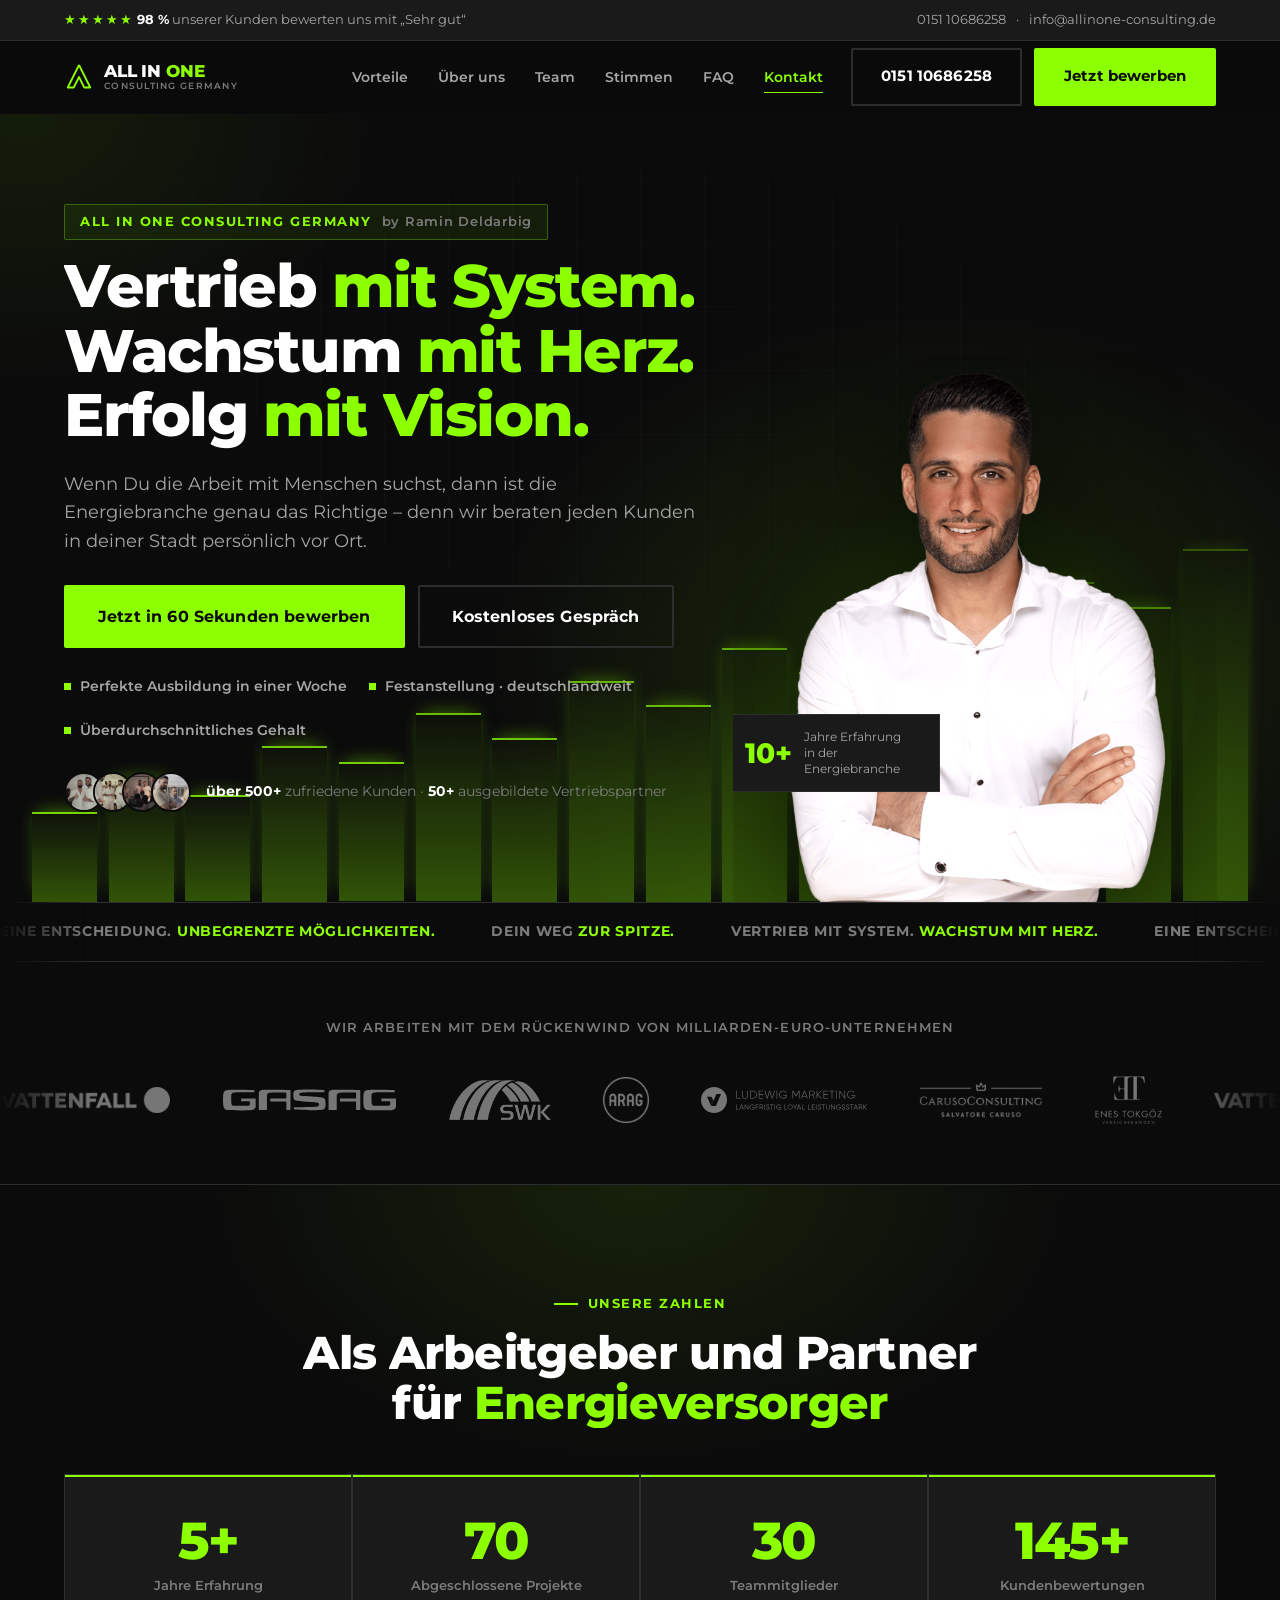
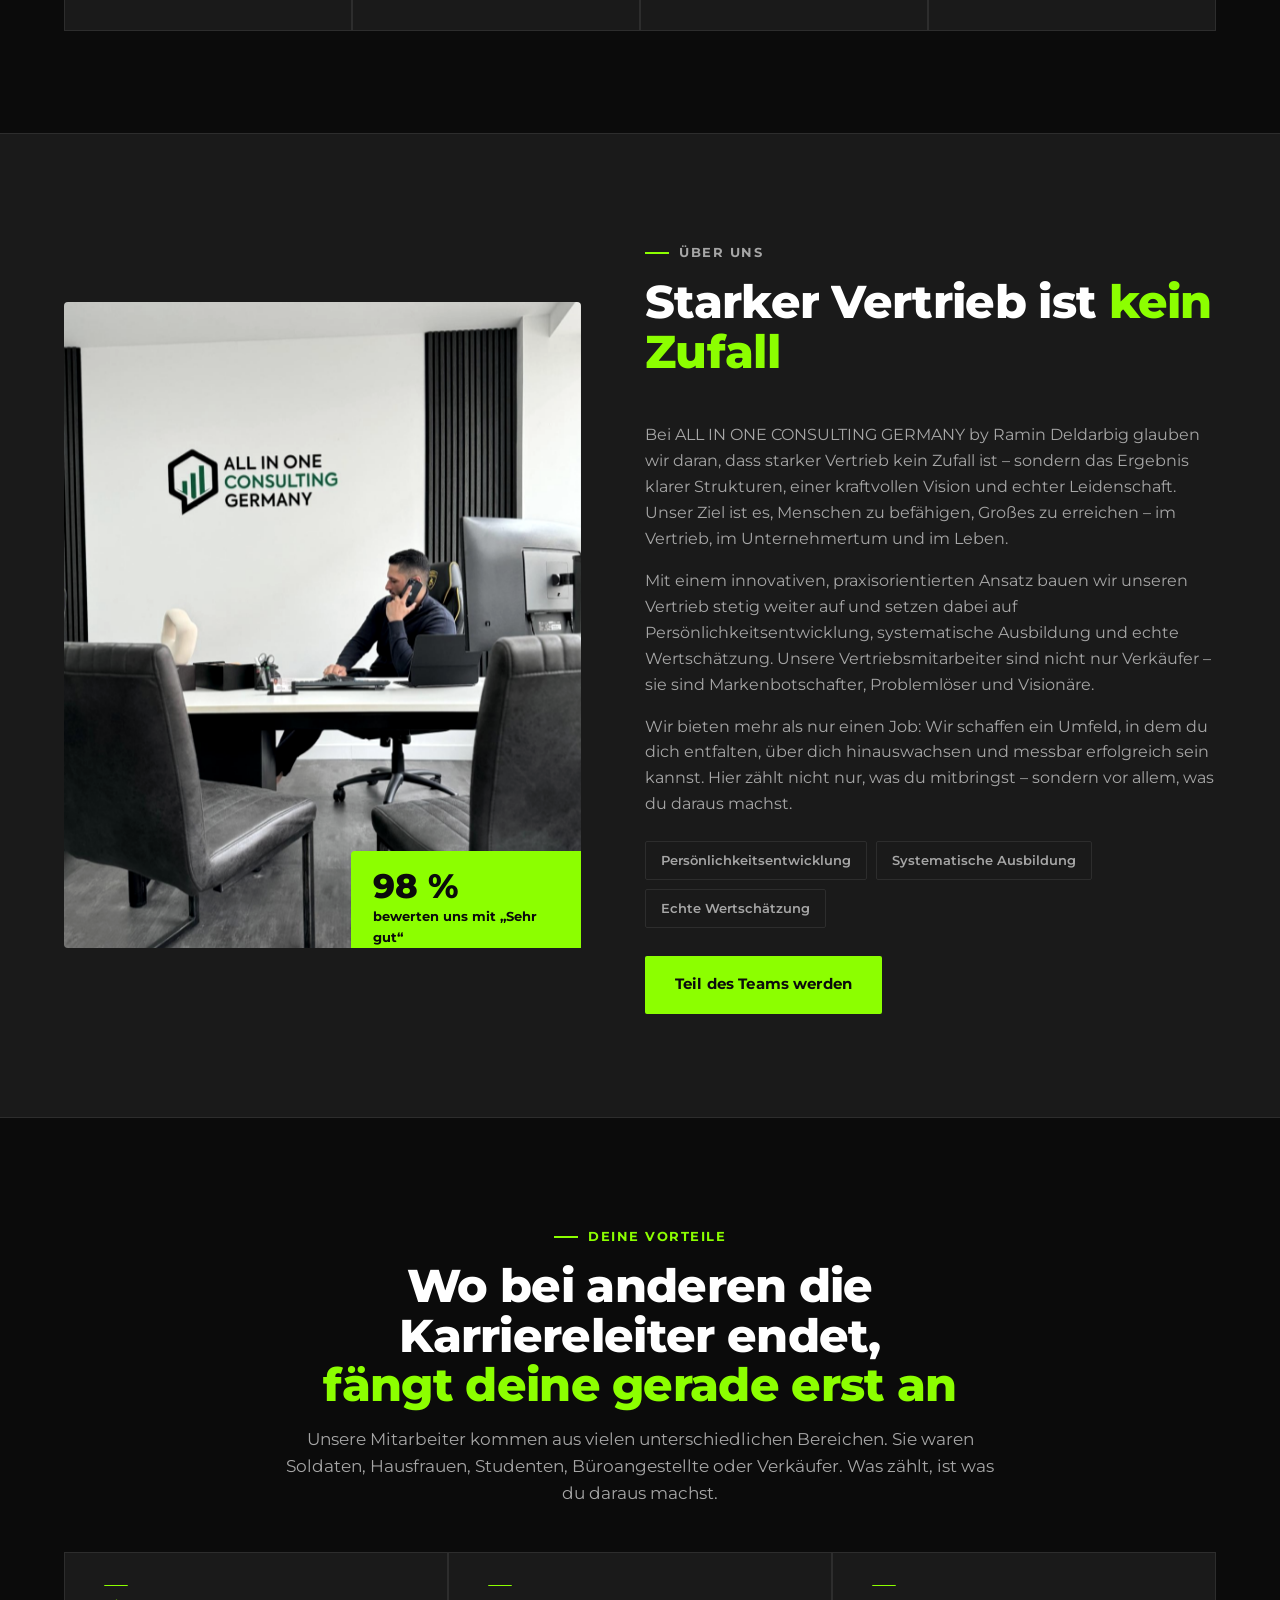
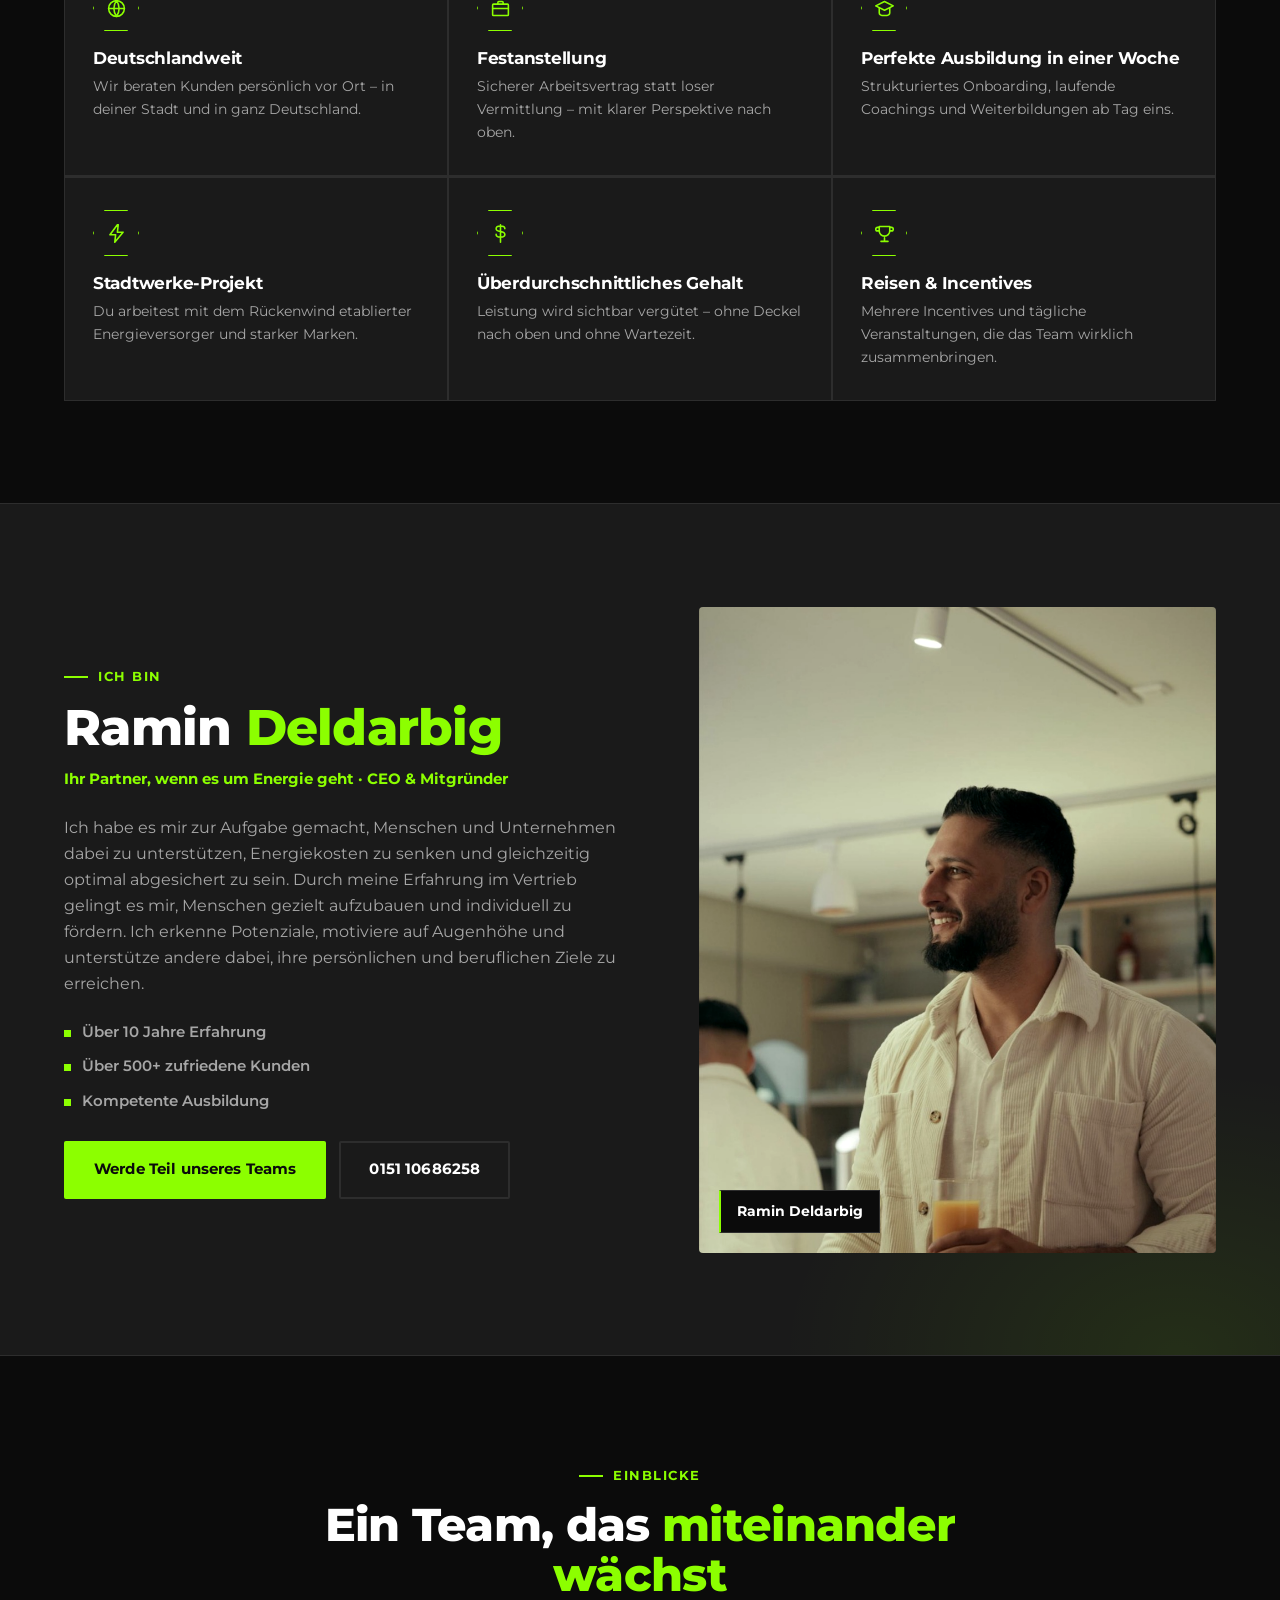
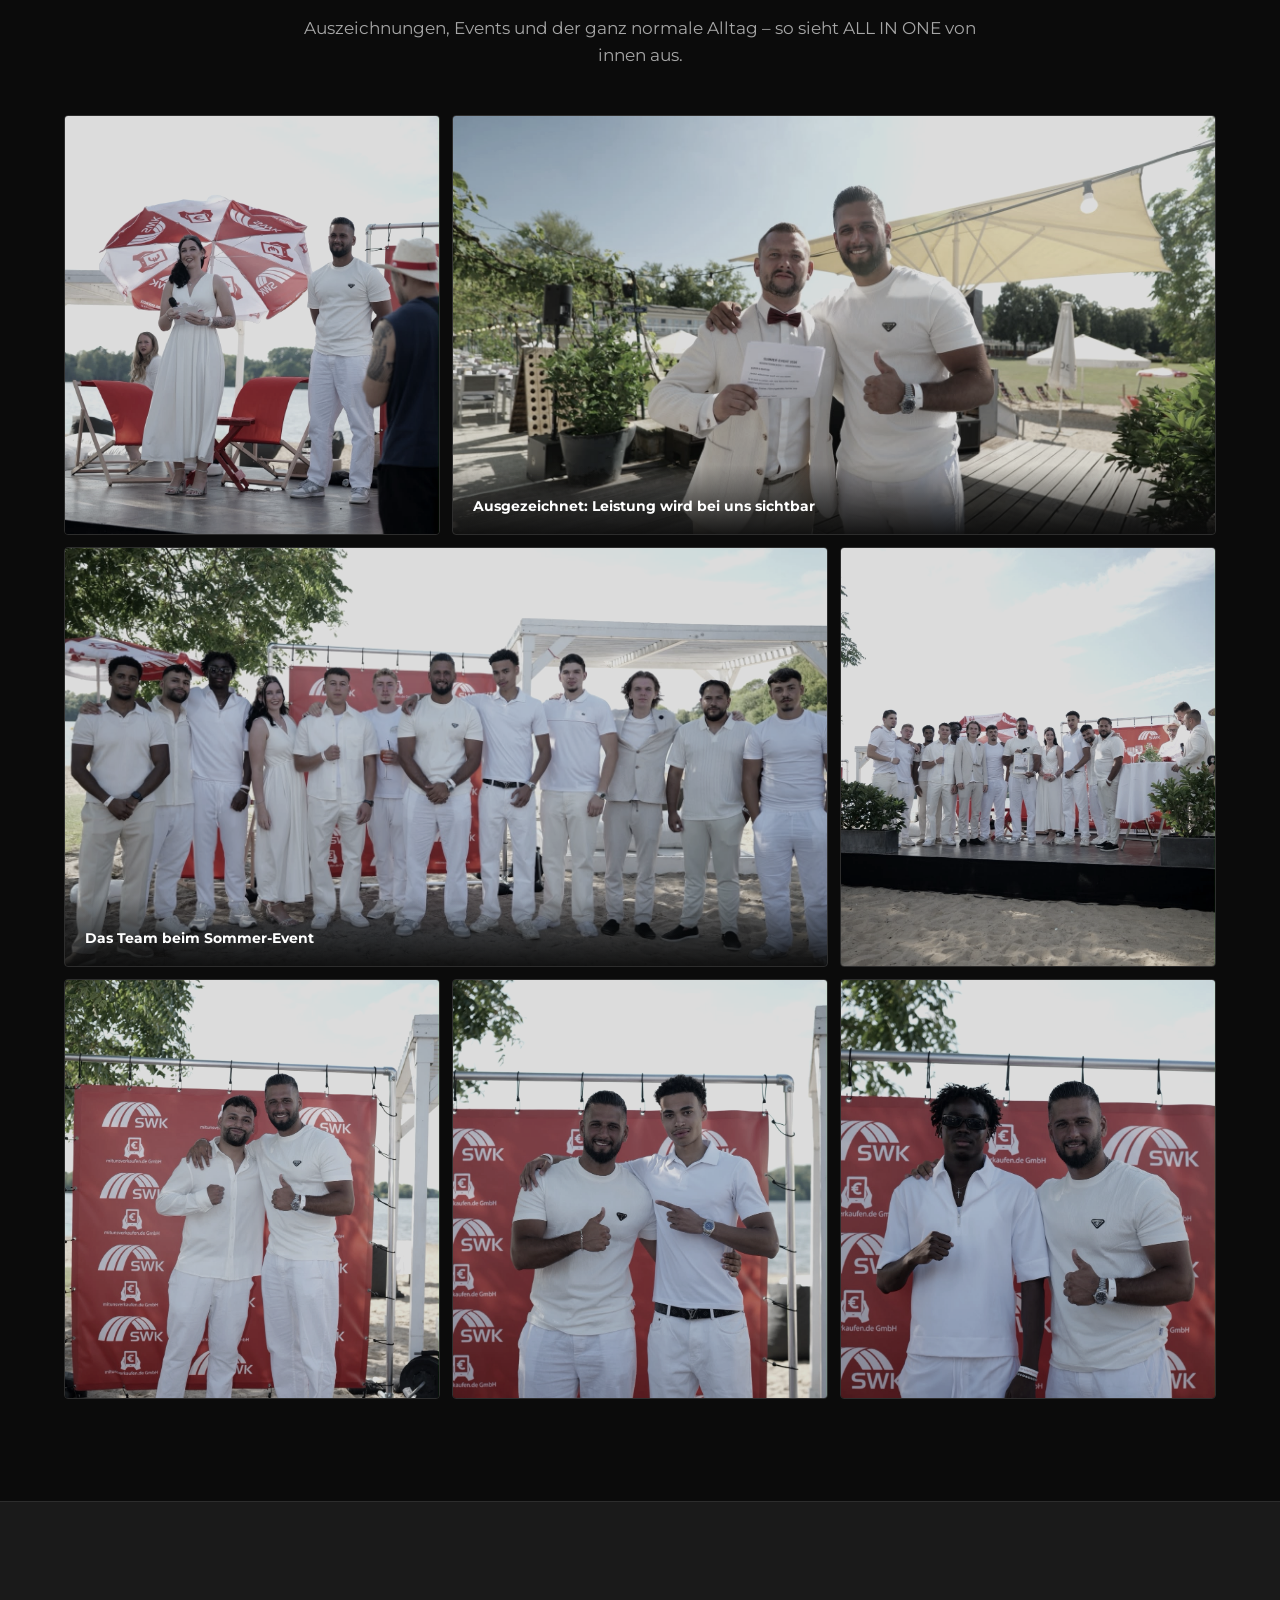
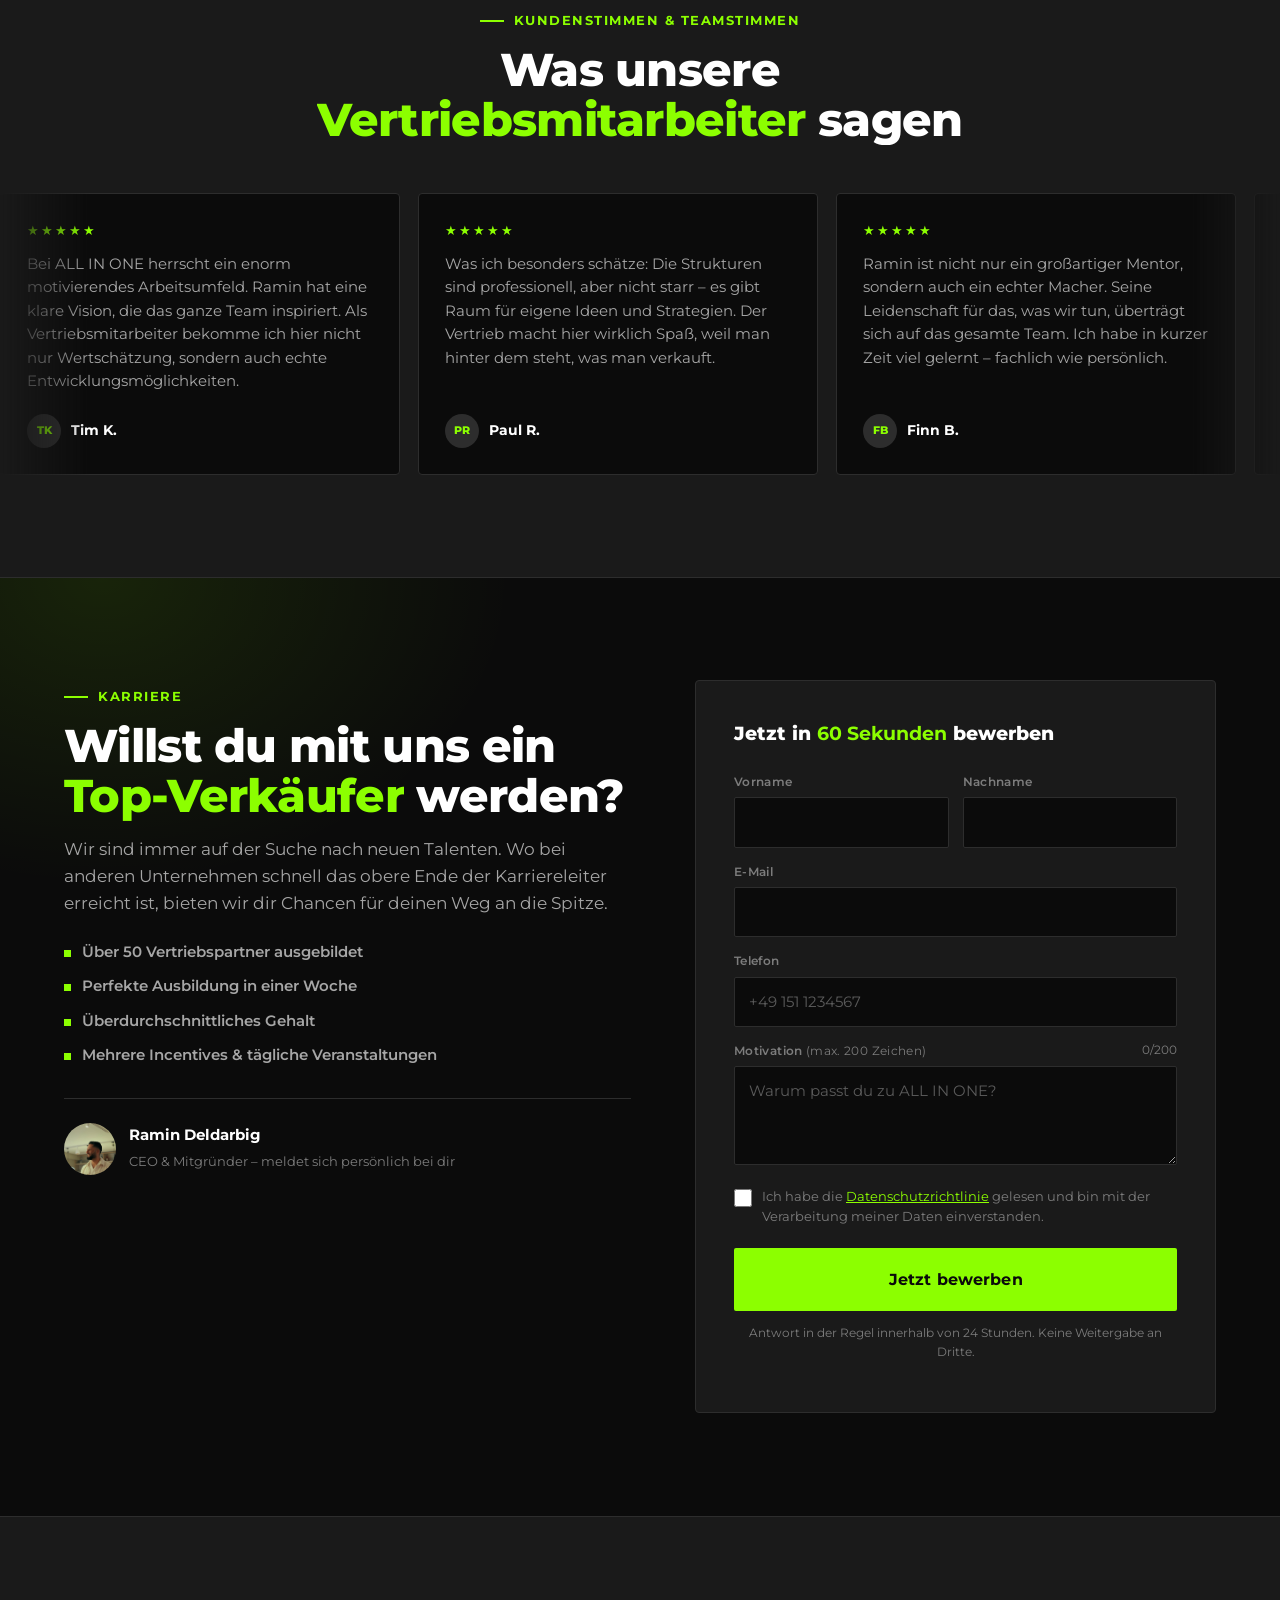
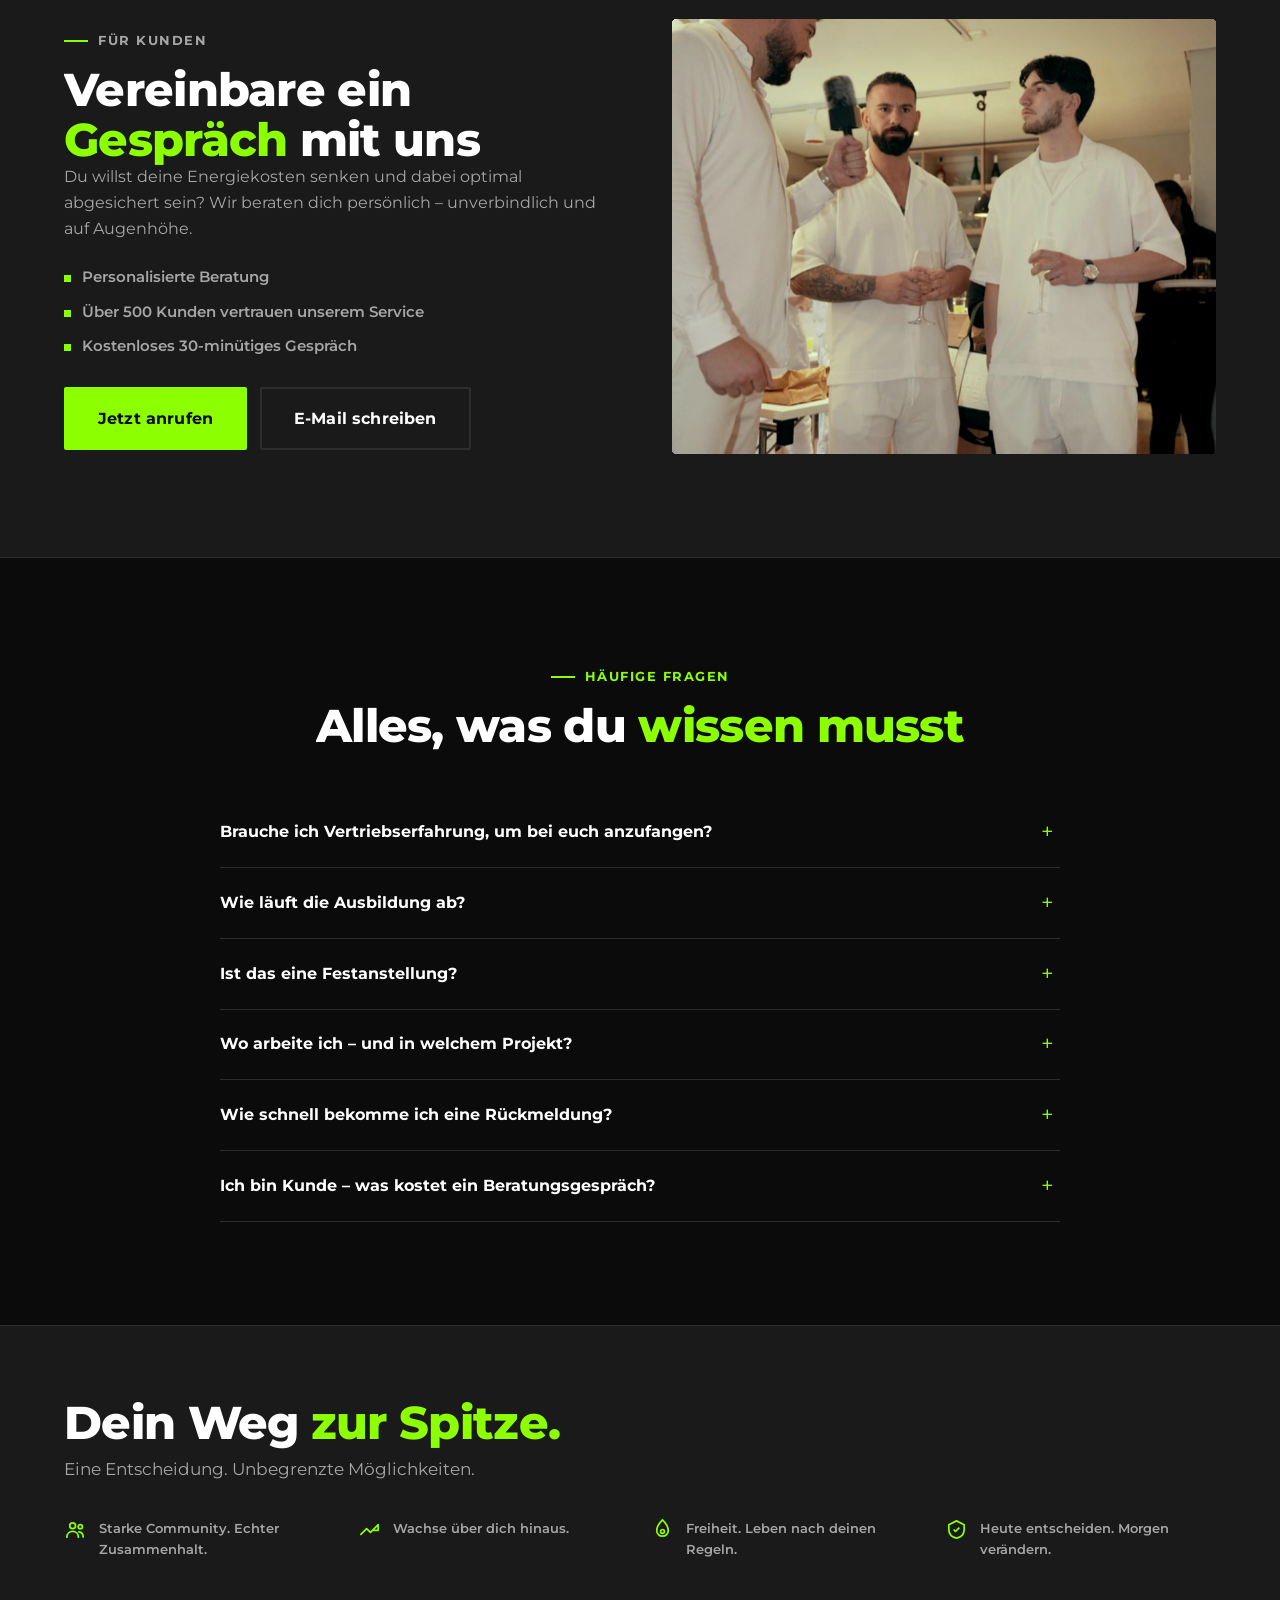
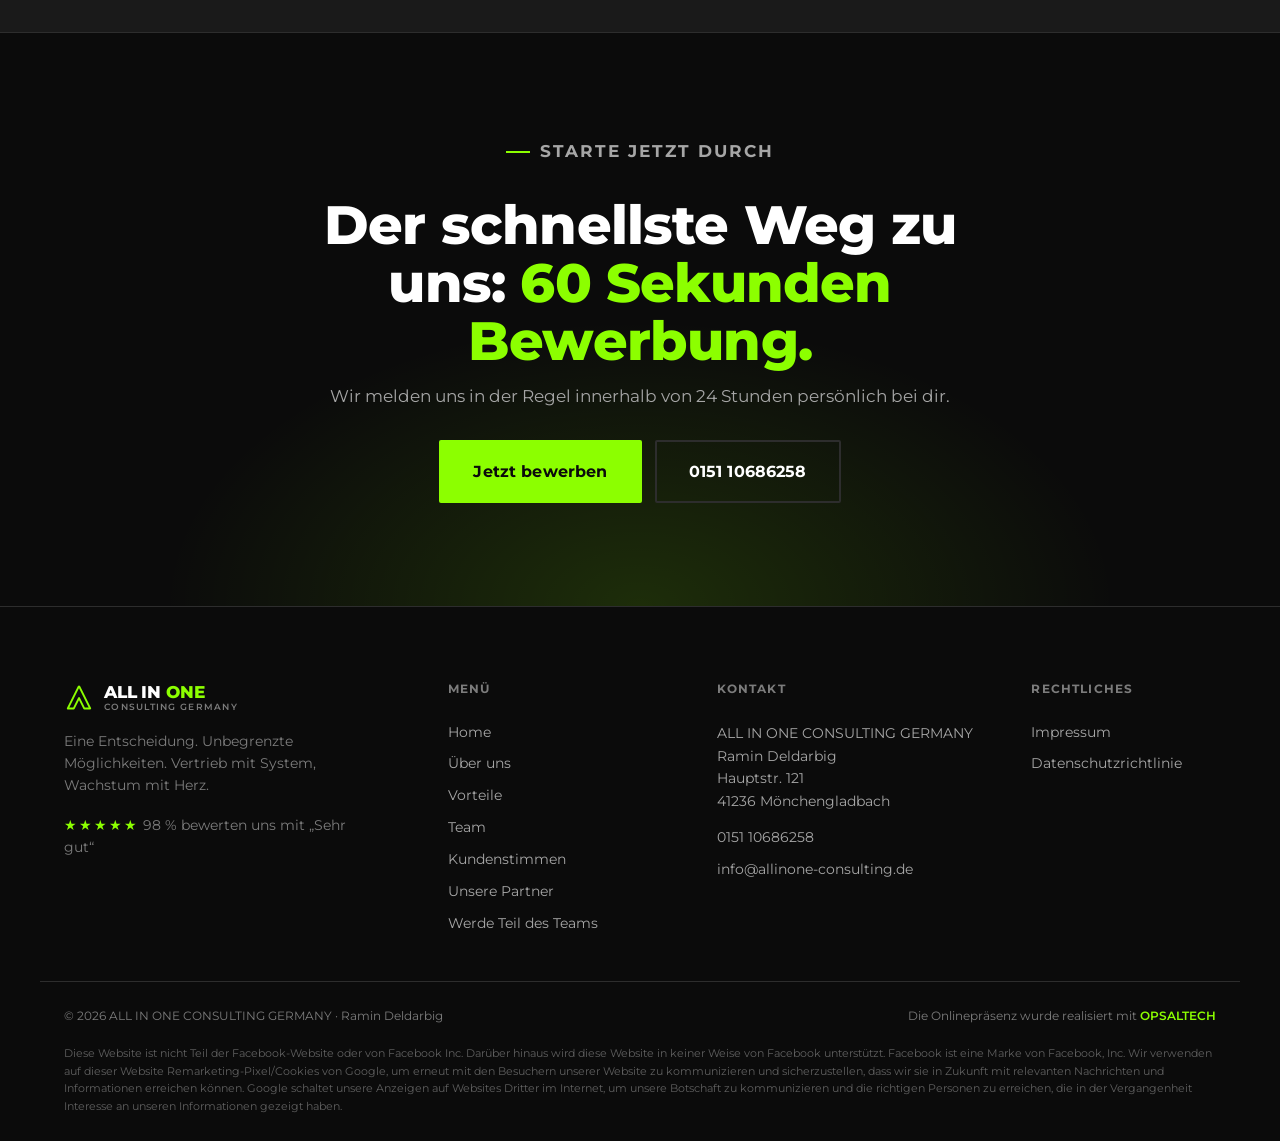
==== commit 5caabe21: "Add files via upload" ====
--- a/index.html
+++ b/index.html
@@ -403,27 +403,37 @@
     </div>
 
     <div class="gallery" data-anim-group="clip">
-      <figure class="gallery__i gallery__i--wide">
-        <img src="assets/img/team-group.jpg" alt="Das Team von ALL IN ONE CONSULTING GERMANY" loading="lazy">
-        <figcaption>30 Teammitglieder – eine Mission</figcaption>
+      <figure class="gallery__i gallery__i--p" style="--pos:34%">
+        <img src="assets/img/event-moderation.jpg"
+             alt="Moderation der Preisverleihung beim Sommer-Event von ALL IN ONE" loading="lazy">
       </figure>
-      <figure class="gallery__i">
-        <img src="assets/img/event-1.jpg" alt="Auszeichnung auf der Bühne bei einem Partner-Event" loading="lazy">
+      <figure class="gallery__i gallery__i--l" style="--pos:30%">
+        <img src="assets/img/event-auszeichnung.jpg"
+             alt="Auszeichnung eines Vertriebspartners beim Sommer-Event" loading="lazy">
+        <figcaption>Ausgezeichnet: Leistung wird bei uns sichtbar</figcaption>
       </figure>
-      <figure class="gallery__i gallery__i--tall">
-        <img src="assets/img/rooftop.jpg" alt="Netzwerken auf der Dachterrasse" loading="lazy">
+
+      <figure class="gallery__i gallery__i--l" style="--pos:36%">
+        <img src="assets/img/team-gruppe.jpg"
+             alt="Das Team von ALL IN ONE CONSULTING GERMANY beim Sommer-Event am See" loading="lazy">
+        <figcaption>Das Team beim Sommer-Event</figcaption>
       </figure>
-      <figure class="gallery__i">
-        <img src="assets/img/team-thumbsup.jpg" alt="Zwei Vertriebspartner feiern einen Abschluss" loading="lazy">
+      <figure class="gallery__i gallery__i--p" style="--pos:42%">
+        <img src="assets/img/team-buehne.jpg"
+             alt="Das Team auf der Bühne bei der Ehrung durch die SWK" loading="lazy">
       </figure>
-      <figure class="gallery__i">
-        <img src="assets/img/event-3.jpg" alt="Ehrung des Teams bei einer Partnerveranstaltung" loading="lazy">
+
+      <figure class="gallery__i gallery__i--p" style="--pos:30%">
+        <img src="assets/img/team-duo-1.jpg"
+             alt="Zwei Vertriebspartner beim Sommer-Event vor der SWK-Wand" loading="lazy">
       </figure>
-      <figure class="gallery__i">
-        <img src="assets/img/team-talk.jpg" alt="Austausch im Team beim Firmenevent" loading="lazy">
+      <figure class="gallery__i gallery__i--p" style="--pos:30%">
+        <img src="assets/img/team-duo-2.jpg"
+             alt="Ramin Deldarbig mit einem Vertriebspartner beim Sommer-Event" loading="lazy">
       </figure>
-      <figure class="gallery__i gallery__i--wide2">
-        <img src="assets/img/event-2.jpg" alt="Das Team bei der Preisverleihung" loading="lazy">
+      <figure class="gallery__i gallery__i--p" style="--pos:30%">
+        <img src="assets/img/team-duo-3.jpg"
+             alt="Teamkollegen beim Sommer-Event der SWK" loading="lazy">
       </figure>
     </div>
   </div>
--- a/assets/css/style.css
+++ b/assets/css/style.css
@@ -431,22 +431,32 @@
 
 /* ═══ TEAM-GALERIE ═════════════════════════════════════ */
 .team{ background:var(--black); }
-.gallery{ display:grid; grid-template-columns:repeat(4,1fr); grid-auto-rows:190px; gap:12px; }
+.gallery{
+  display:grid; grid-template-columns:repeat(3,1fr);
+  grid-auto-rows:132px; gap:12px;
+  /* dense fuellt Luecken auf, die entstehen, wenn ein Querformat zwei Spalten
+     braucht und daneben nur noch eine freie Spalte steht */
+  grid-auto-flow:dense;
+}
+/* Alle Kacheln gleich hoch (3 Reihen); Querformate belegen zwei Spalten.
+   Die Zellenformate sind so gewaehlt, dass beim Zuschnitt nur wenig Hoehe
+   verloren geht – sonst schneidet object-fit:cover Koepfe ab. */
 .gallery__i{
-  margin:0; position:relative; overflow:hidden; border-radius:var(--r);
+  grid-row:span 3; margin:0;
+  position:relative; overflow:hidden; border-radius:var(--r);
   border:1px solid var(--grey-dark);
 }
+.gallery__i--l{ grid-column:span 2; }
 .gallery__i img{
   width:100%; height:100%; object-fit:cover;
-  filter:grayscale(.55) contrast(1.05); opacity:.85;
+  /* --pos schiebt den Bildausschnitt so, dass die Gesichter im Bild bleiben */
+  object-position:center var(--pos,35%);
+  filter:grayscale(.5) contrast(1.05); opacity:.86;
   transition:transform .7s var(--ease), filter .5s var(--ease), opacity .5s var(--ease);
 }
-.gallery__i:hover img{ transform:scale(1.07); filter:grayscale(0); opacity:1; }
-.gallery__i--wide{ grid-column:span 2; grid-row:span 2; }
-.gallery__i--tall{ grid-row:span 2; }
-.gallery__i--wide2{ grid-column:span 2; }
+.gallery__i:hover img{ transform:scale(1.06); filter:grayscale(0); opacity:1; }
 .gallery__i figcaption{
-  position:absolute; left:0; right:0; bottom:0; padding:26px 20px 16px; z-index:2;
+  position:absolute; left:0; right:0; bottom:0; padding:30px 20px 16px; z-index:2;
   background:linear-gradient(transparent, rgba(11,11,11,.92));
   color:var(--white); font-weight:700; font-size:14px;
 }
@@ -688,7 +698,11 @@
   .about__media, .founder__media{ max-width:440px; margin-inline:auto; width:100%; }
   .founder__media{ order:-1; }
   .about__card{ right:6px; }
-  .gallery{ grid-template-columns:repeat(2,1fr); grid-auto-rows:165px; }
+  .gallery{ grid-template-columns:repeat(2,1fr); grid-auto-rows:140px; }
+  /* Fuenf Hochformate gehen auf zwei Spalten nicht auf – das letzte laeuft
+     deshalb ueber die volle Breite und bekommt eine hoehere Zelle, damit der
+     Ausschnitt flach genug bleibt. */
+  .gallery__i:last-child{ grid-column:span 2; grid-row:span 5; }
   .sticky-cta{ display:flex; }
   .ftr__bottom{ flex-direction:column; gap:8px; }
 }
@@ -702,7 +716,10 @@
   .perks__grid{ grid-template-columns:1fr; }
   .kern__items{ grid-template-columns:1fr; }
   .form__row{ grid-template-columns:1fr; gap:0; }
-  .gallery{ grid-template-columns:1fr 1fr; grid-auto-rows:128px; }
+  .gallery{ grid-template-columns:1fr; grid-auto-rows:auto; }
+  .gallery__i{ grid-row:auto; }
+  .gallery__i--l{ grid-column:auto; aspect-ratio:3/2; }
+  .gallery__i--p{ aspect-ratio:2/3; }
   .stats__grid{ gap:1px; }
   .stat{ padding:32px 12px 26px; }
   .final__cta .btn{ width:100%; }
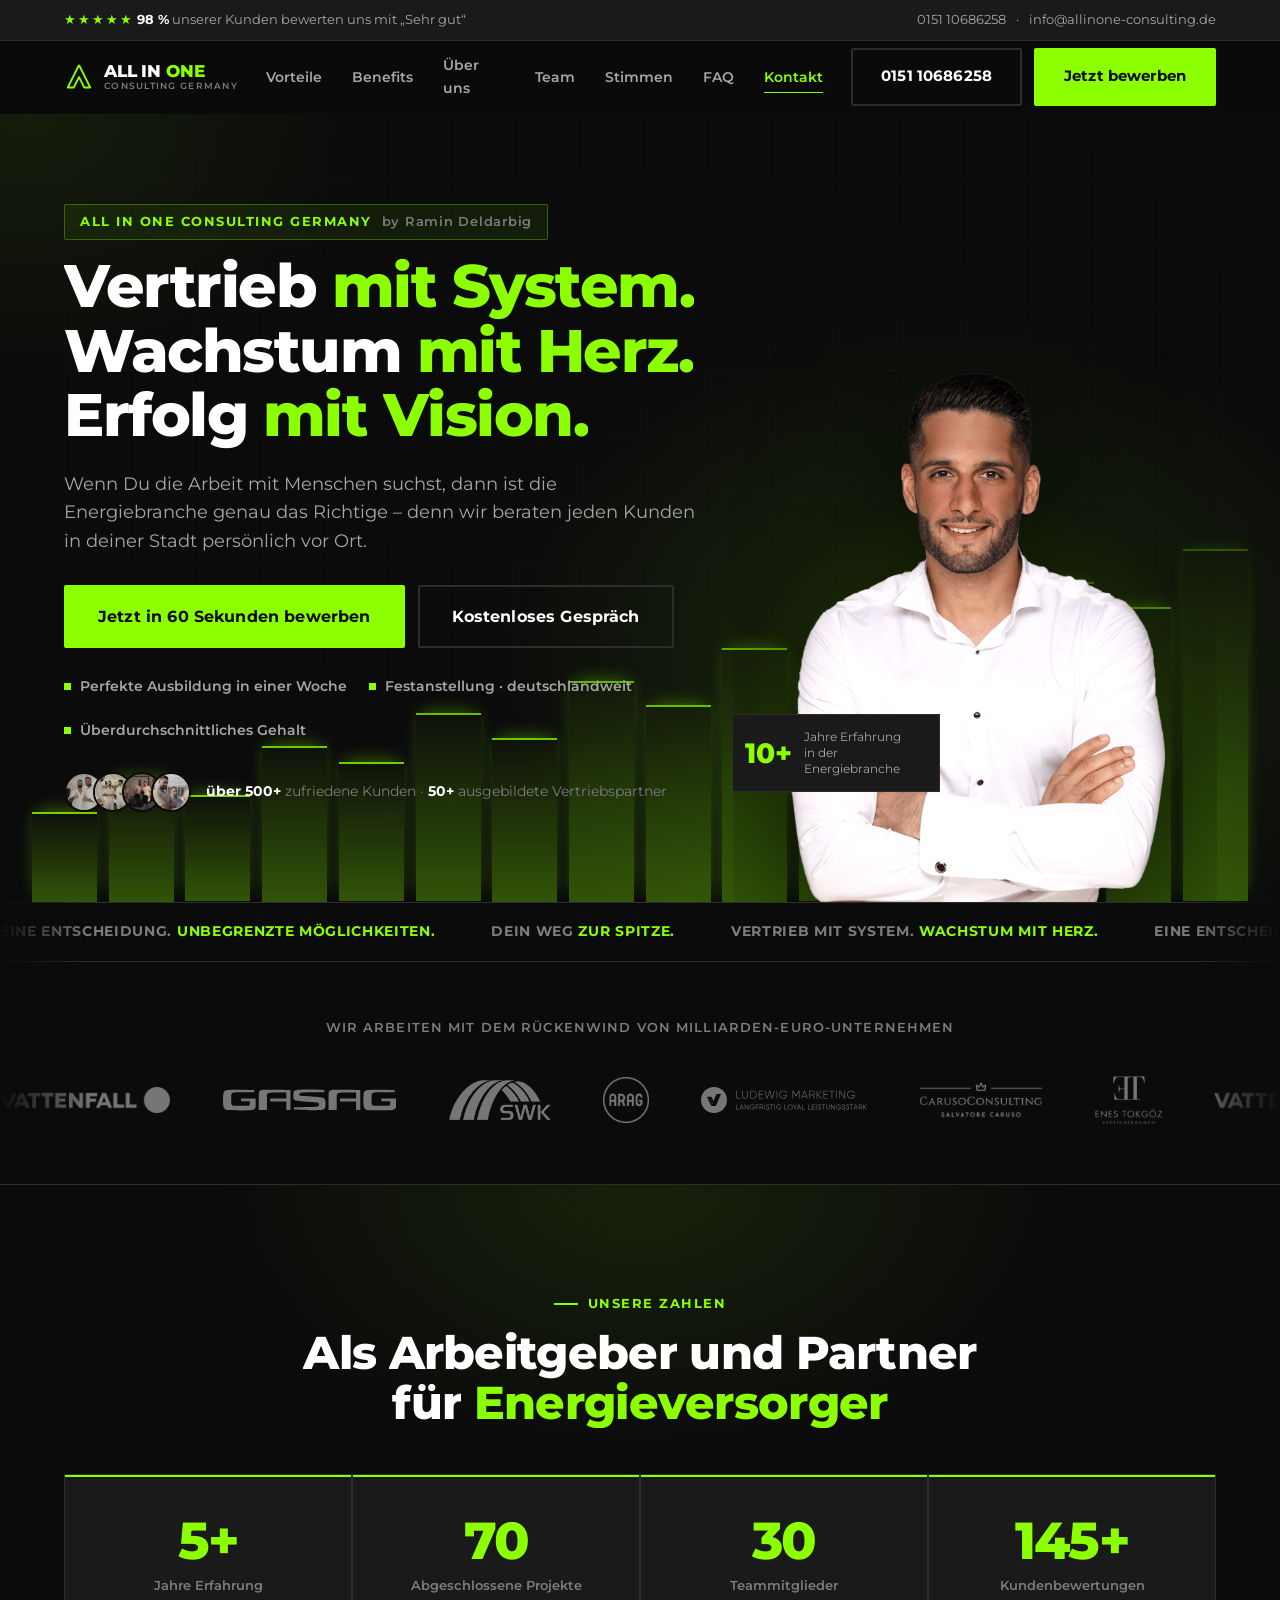
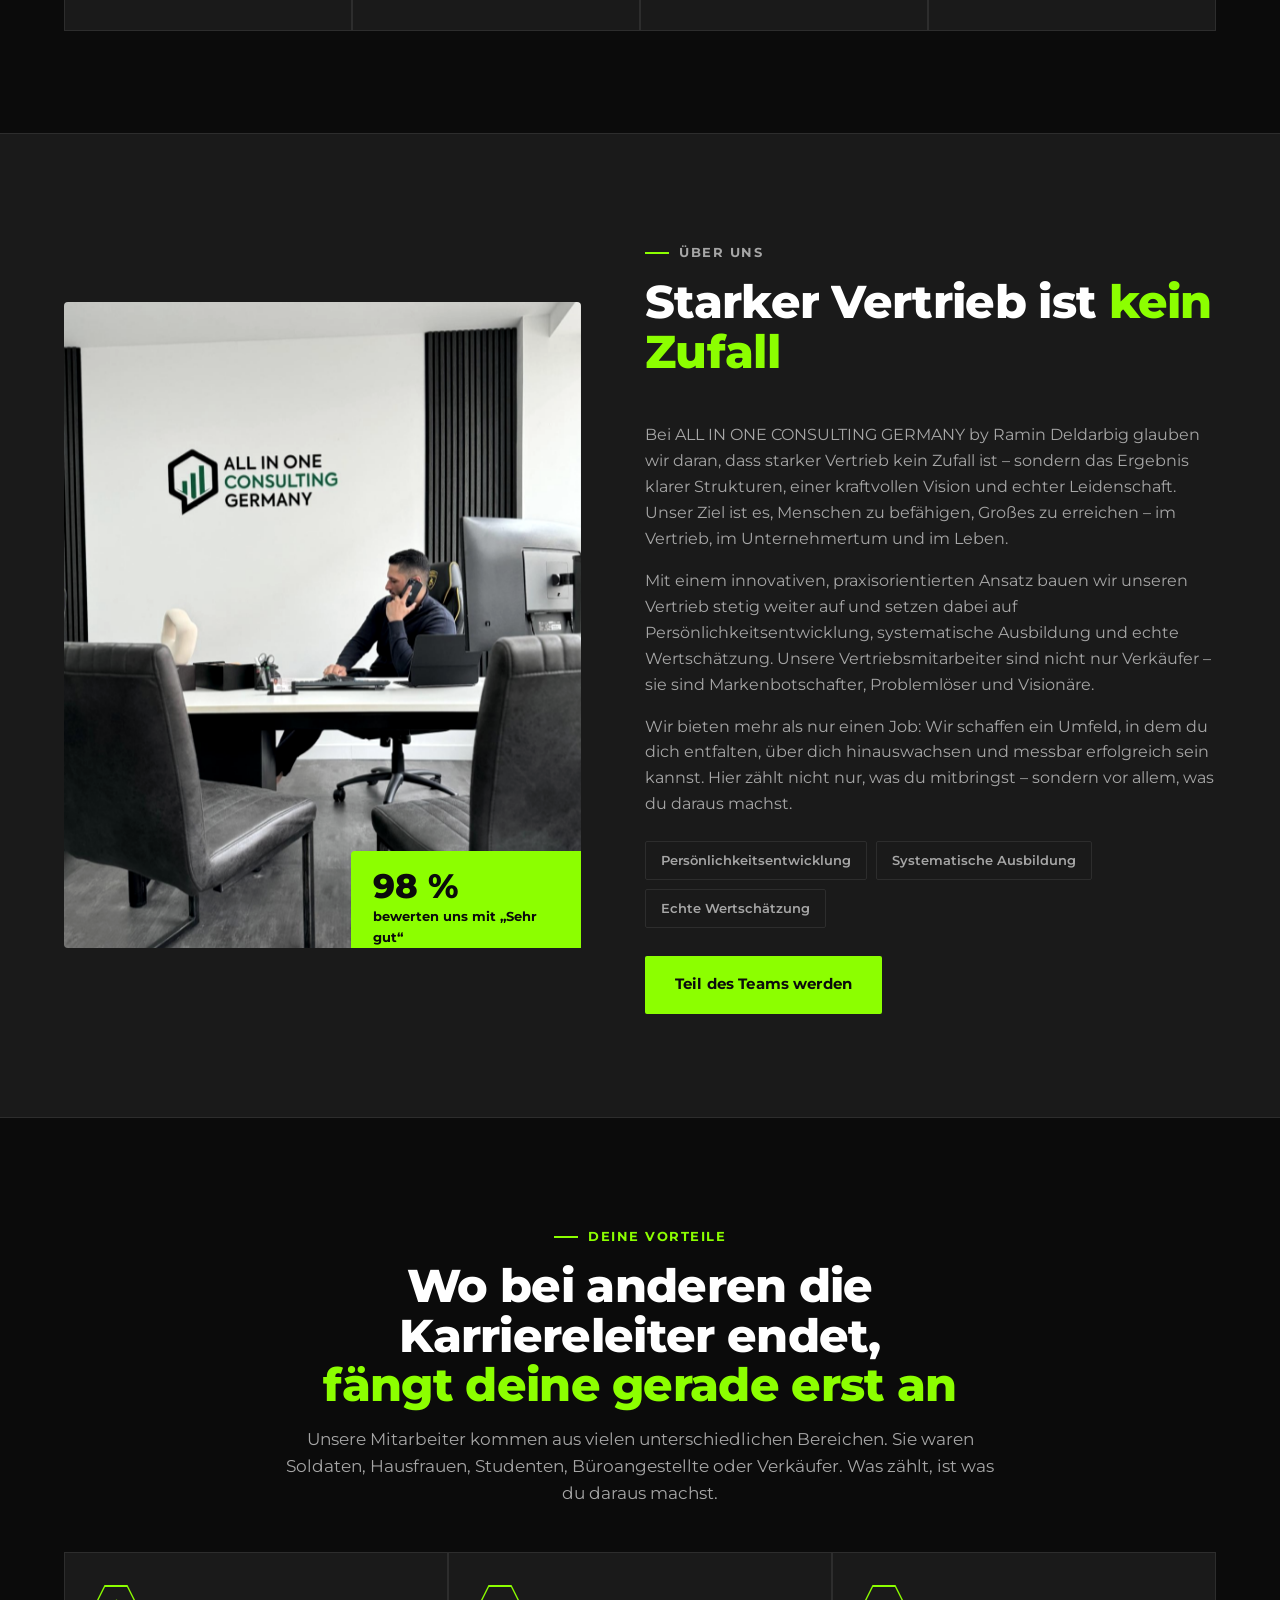
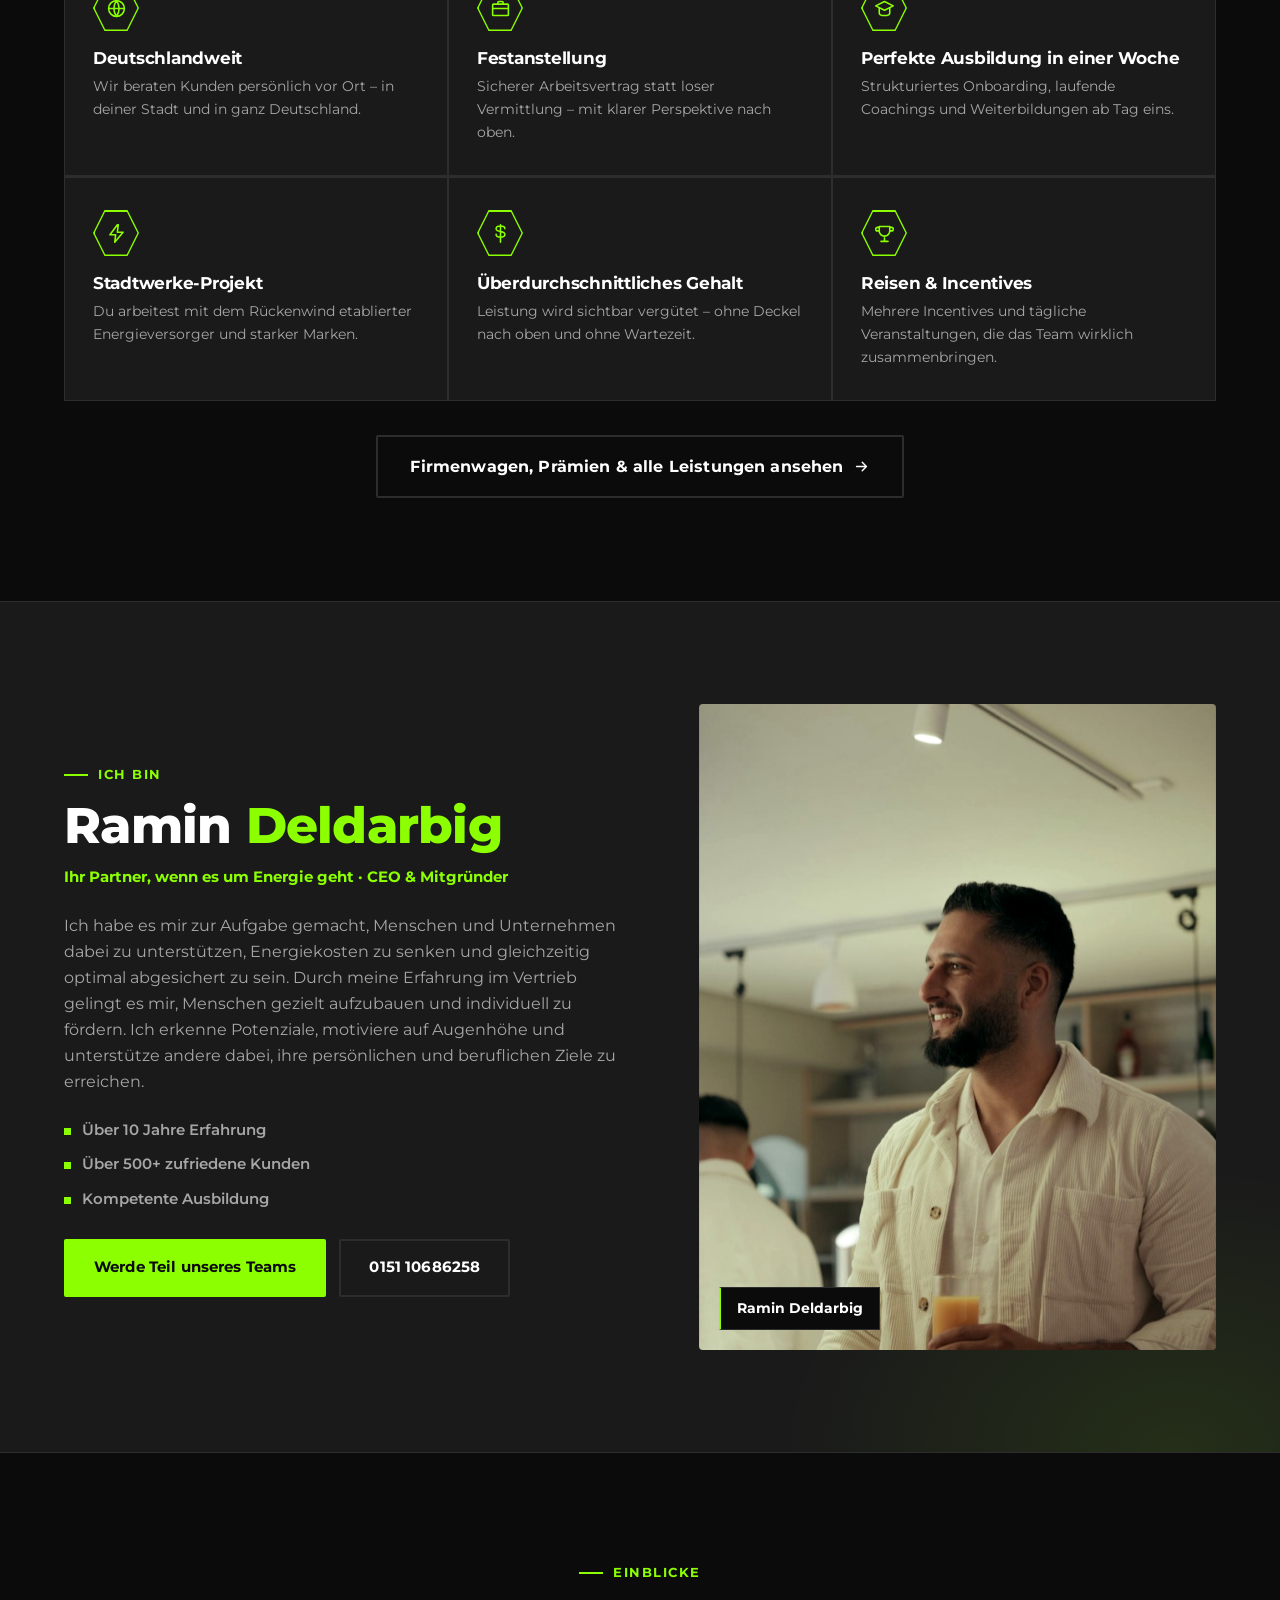
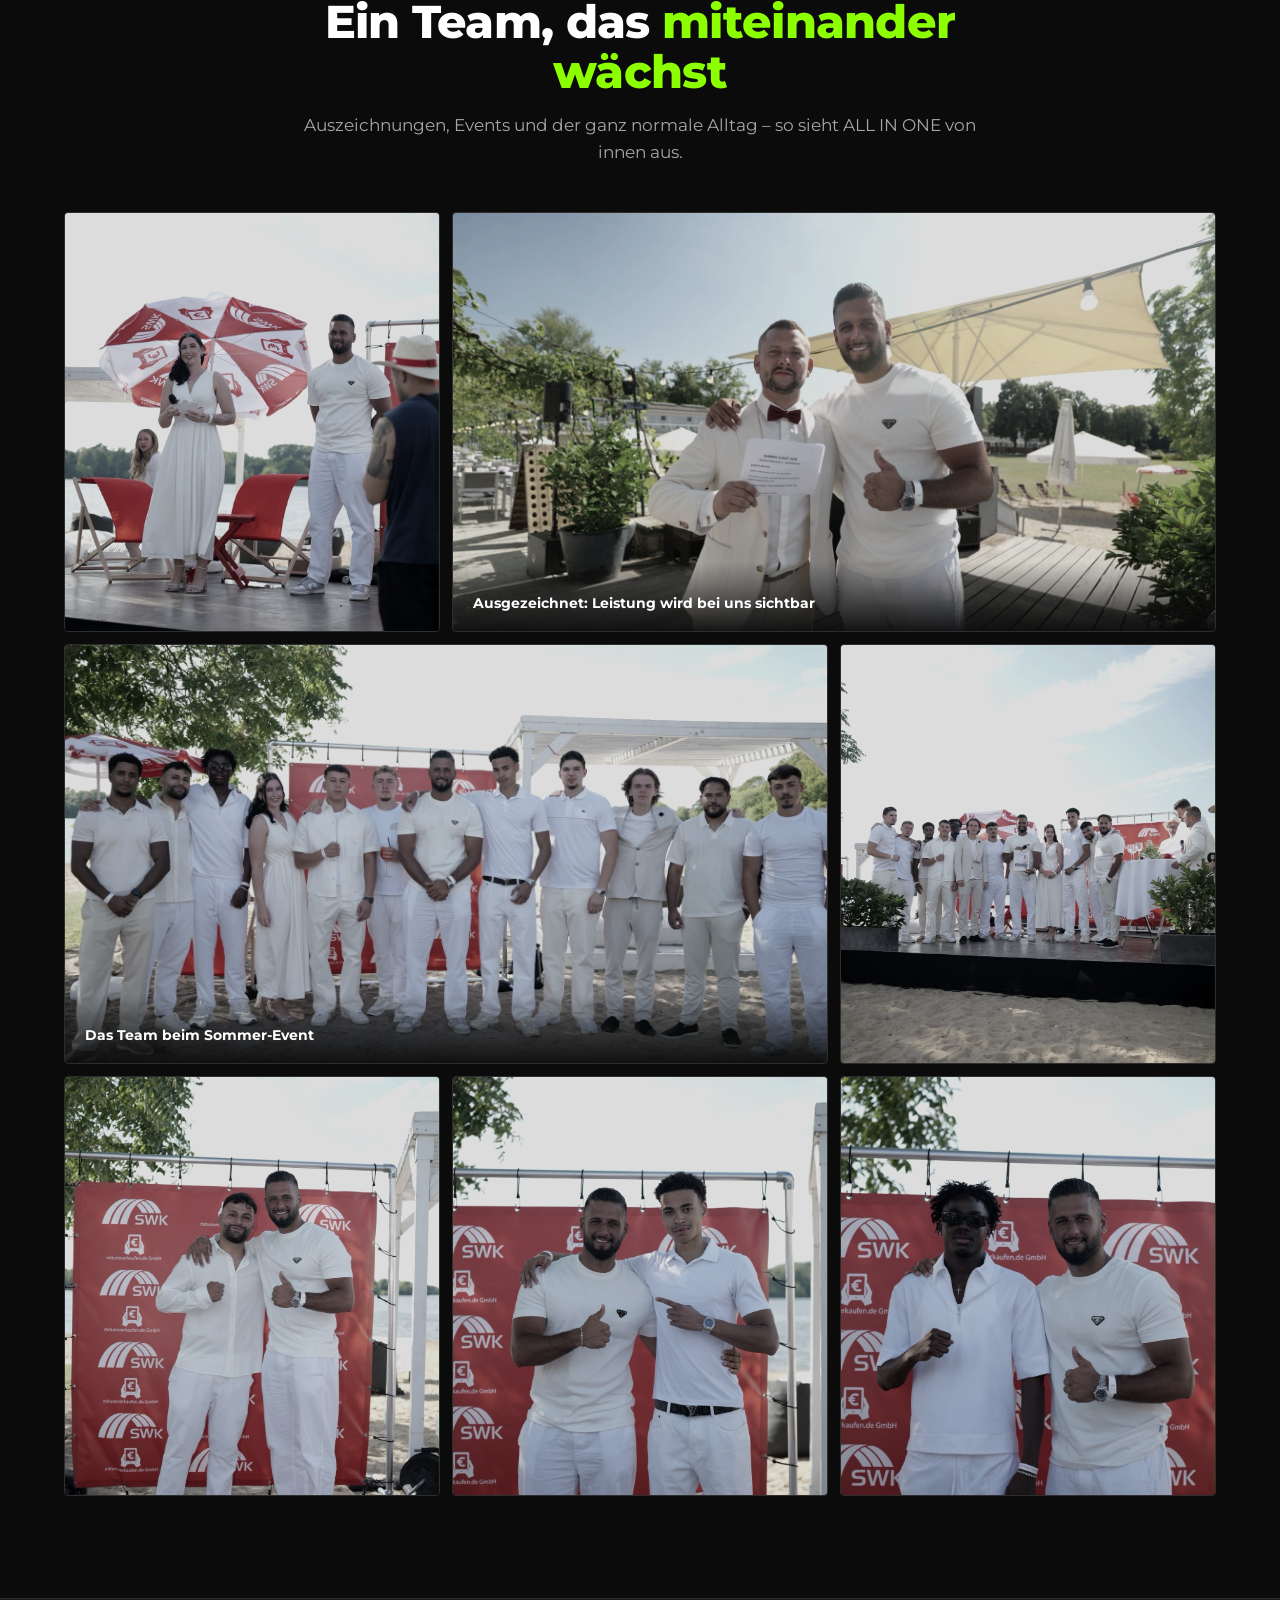
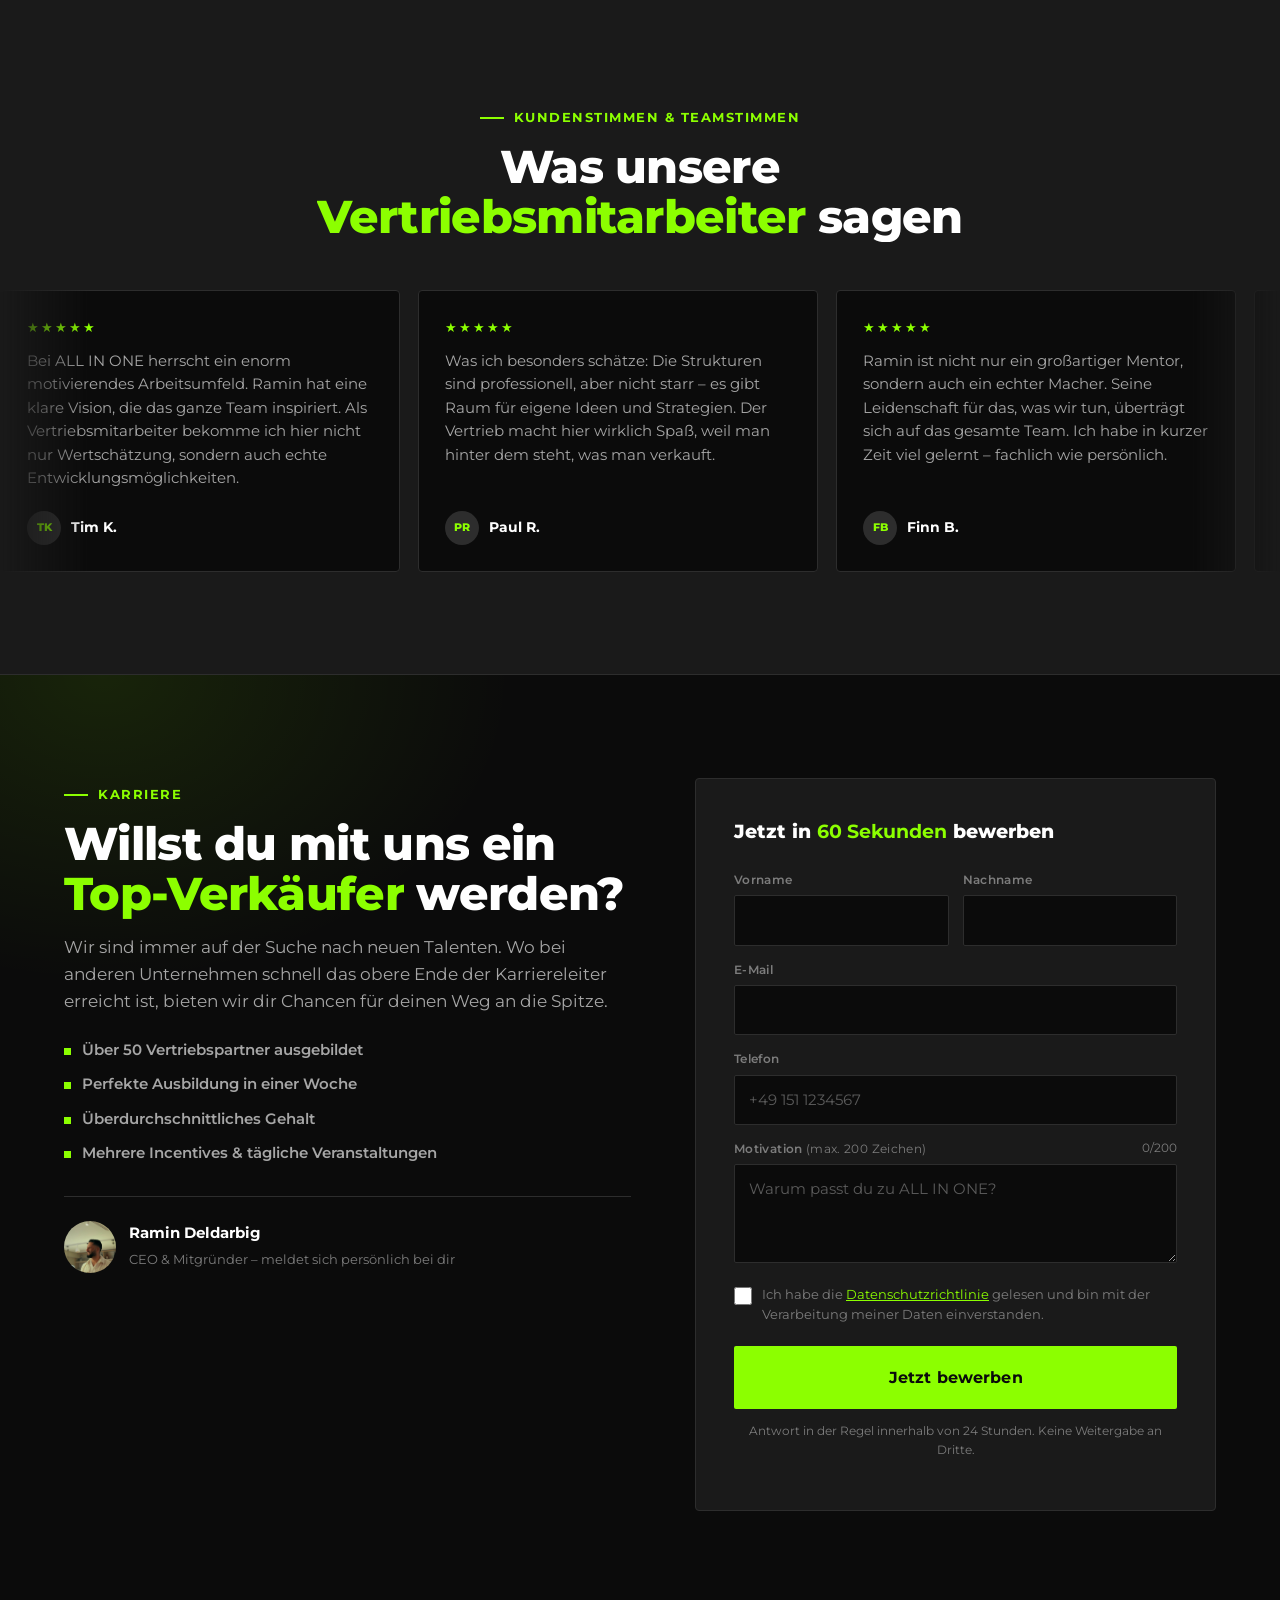
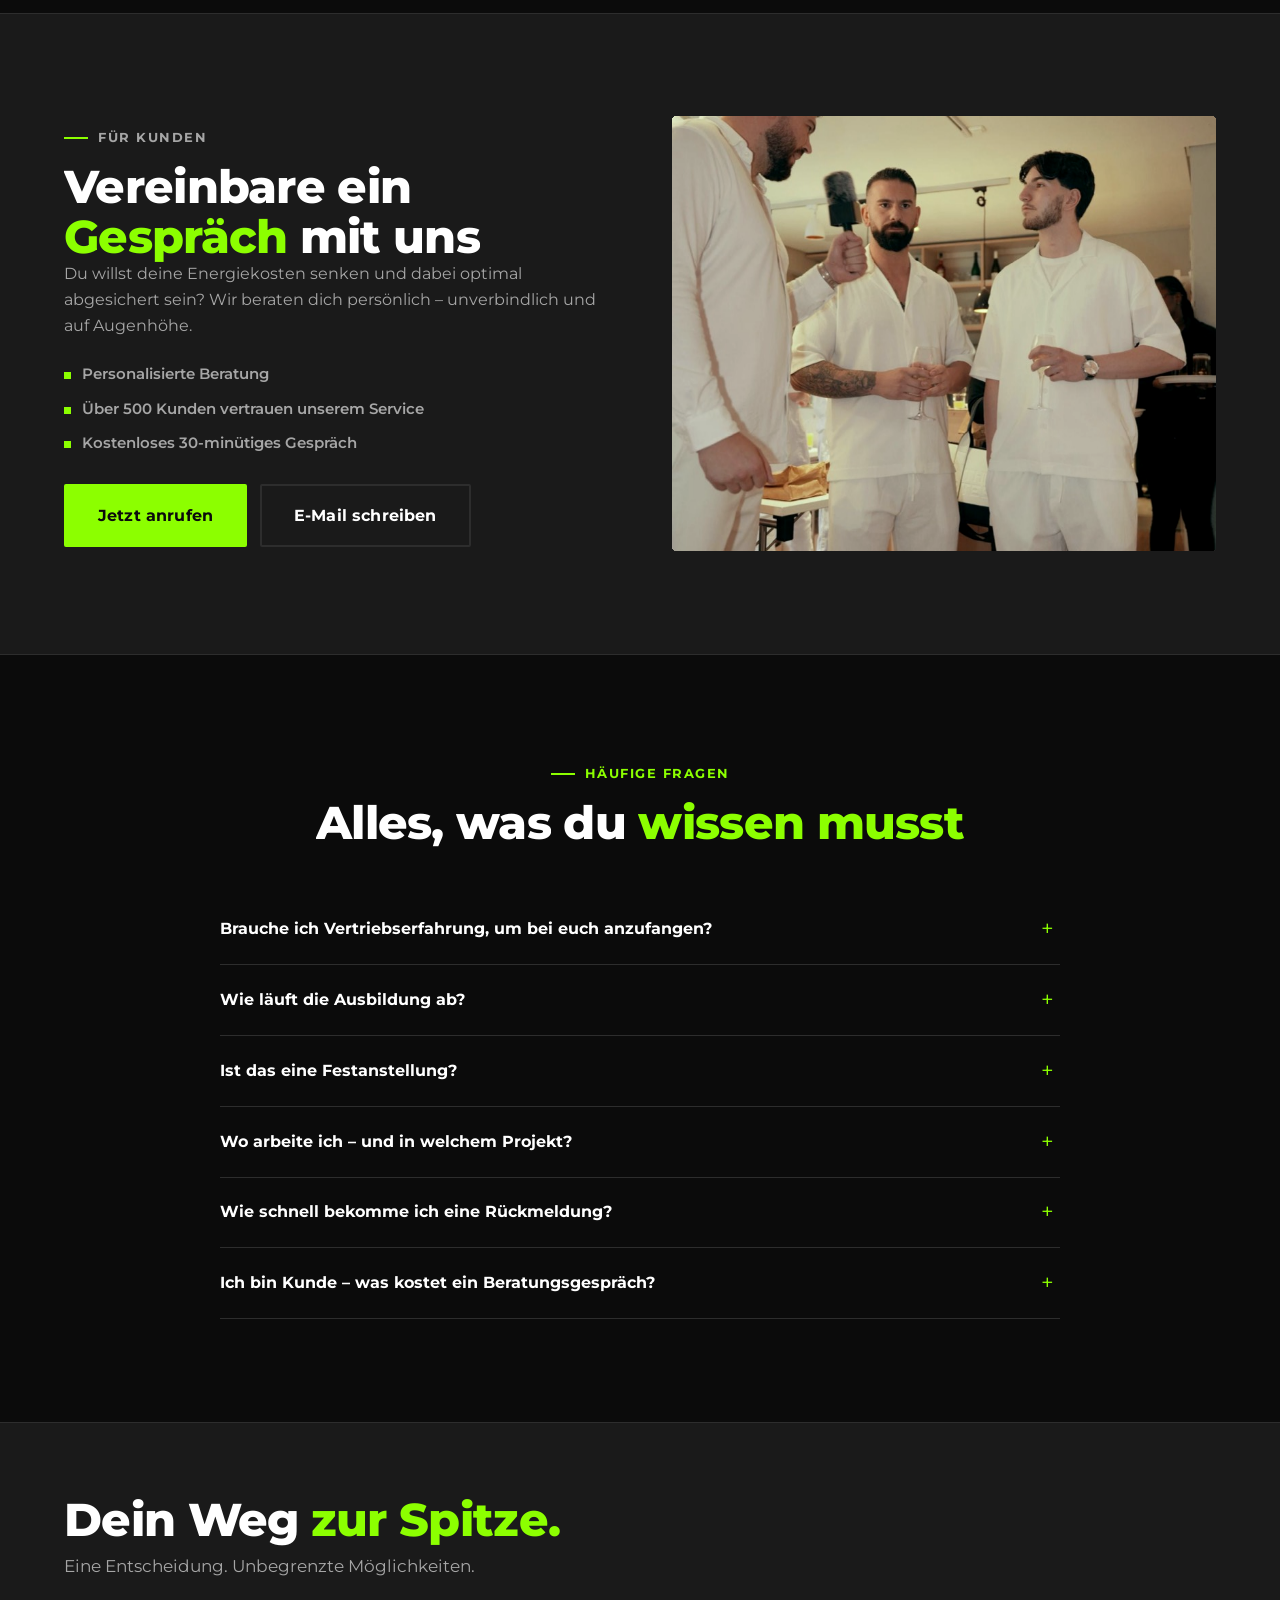
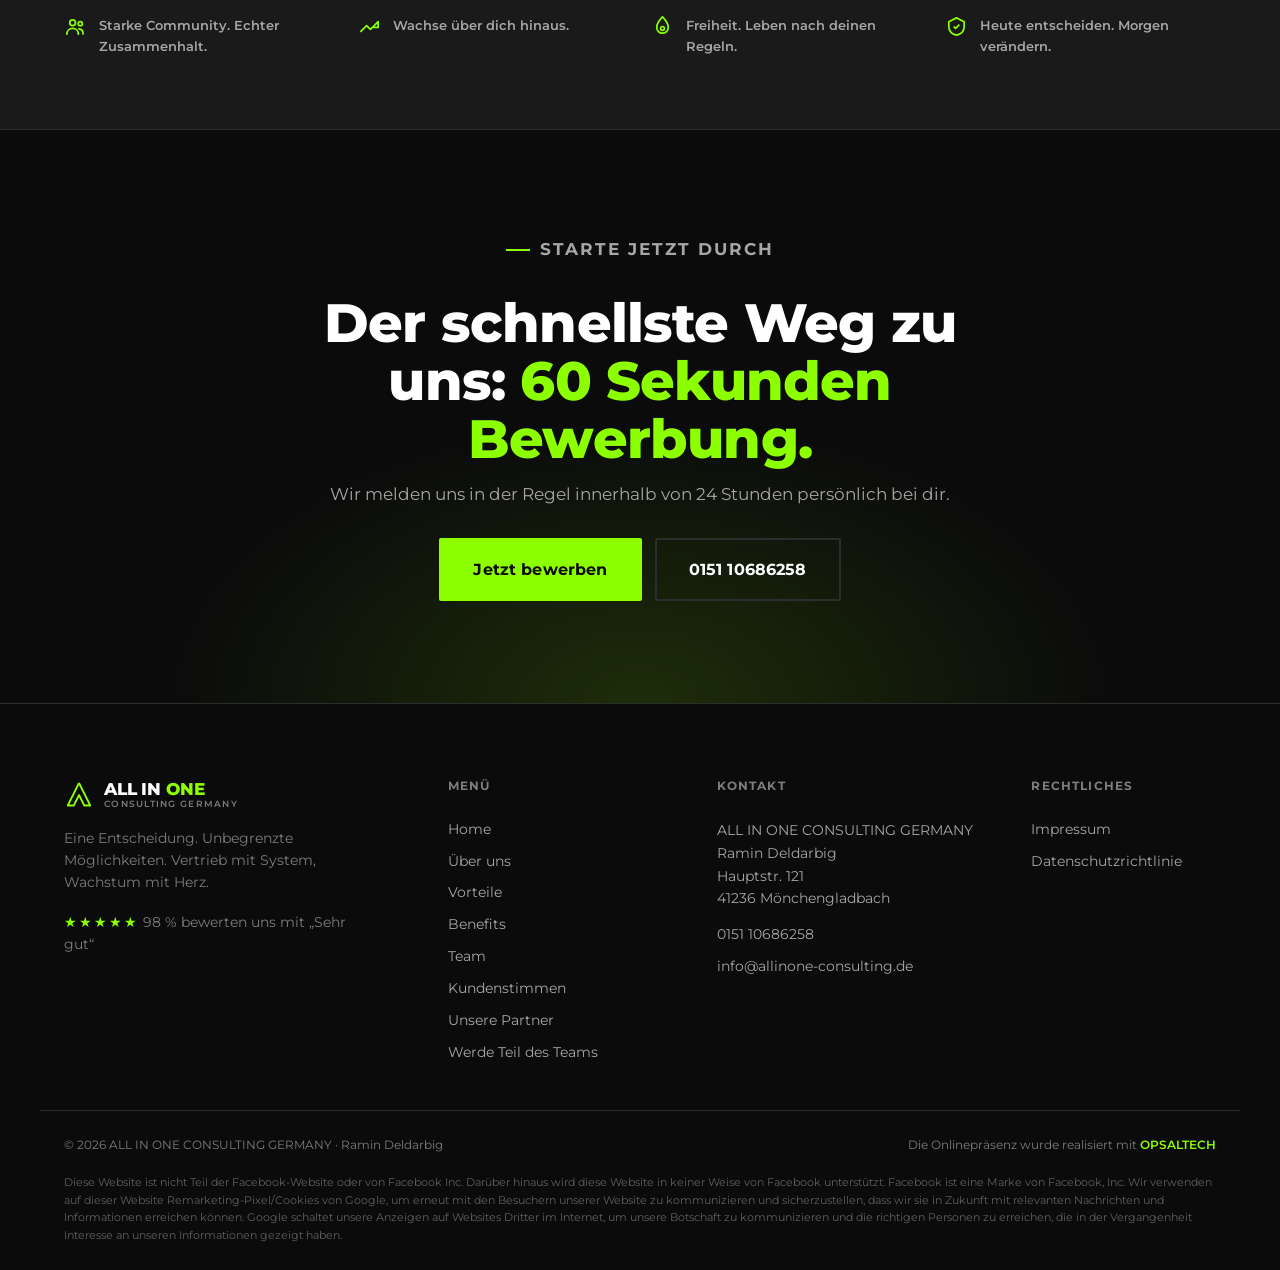
==== commit bc72c3f8: "Add files via upload" ====
--- a/index.html
+++ b/index.html
@@ -85,6 +85,7 @@
 
     <nav class="nav" id="nav" aria-label="Hauptnavigation">
       <a href="#vorteile">Vorteile</a>
+      <a href="benefits.html">Benefits</a>
       <a href="#ueber-uns">Über uns</a>
       <a href="#team">Team</a>
       <a href="#stimmen">Stimmen</a>
@@ -346,6 +347,13 @@
         <p>Mehrere Incentives und tägliche Veranstaltungen, die das Team wirklich zusammenbringen.</p>
       </article>
     </div>
+
+    <p class="perks__more" data-anim="up">
+      <a class="btn btn--line btn--lg" href="benefits.html">
+        Firmenwagen, Prämien &amp; alle Leistungen ansehen
+        <svg viewBox="0 0 24 24" fill="none" stroke="currentColor" stroke-width="2" stroke-linecap="round" stroke-linejoin="round" aria-hidden="true"><path d="M5 12h14M13 6l6 6-6 6"/></svg>
+      </a>
+    </p>
   </div>
 </section>
 
@@ -735,6 +743,7 @@
       <a href="#top">Home</a>
       <a href="#ueber-uns">Über uns</a>
       <a href="#vorteile">Vorteile</a>
+      <a href="benefits.html">Benefits</a>
       <a href="#team">Team</a>
       <a href="#stimmen">Kundenstimmen</a>
       <a href="#partner">Unsere Partner</a>
--- a/assets/css/style.css
+++ b/assets/css/style.css
@@ -46,7 +46,7 @@
 img,svg{ max-width:100%; display:block; }
 a{ color:inherit; text-decoration:none; }
 button{ font:inherit; }
-ul{ list-style:none; margin:0; padding:0; }
+ul,ol{ list-style:none; margin:0; padding:0; }
 p{ margin:0 0 1em; }
 address{ font-style:normal; }
 
@@ -390,17 +390,27 @@
   transition:opacity .35s var(--ease);
 }
 .perk:hover::after{ opacity:1; }
+/* Sechseck-Rahmen aus zwei gestapelten Flaechen: ein clip-path wuerde einen
+   normalen border an den Schraegen wegschneiden – uebrig blieben nur zwei
+   waagerechte Striche. */
 .perk__ico{
-  position:relative; z-index:2;
+  position:relative; z-index:2; --ico-bg:var(--anthrazit);
   width:46px; height:46px; display:grid; place-items:center; margin-bottom:18px;
-  border:1.5px solid var(--lime); color:var(--lime);
+  color:var(--lime);
+  transition:transform .4s var(--ease);
+}
+.perk__ico::before, .perk__ico::after{
+  content:""; position:absolute; pointer-events:none;
   clip-path:polygon(25% 0,75% 0,100% 50%,75% 100%,25% 100%,0 50%);
-  transition:transform .4s var(--ease);
-}
+}
+.perk__ico::before{ inset:0; background:var(--lime); }
+.perk__ico::after{ inset:1.5px; background:var(--ico-bg); }
+.perk__ico svg{ position:relative; z-index:2; }
 .perk:hover .perk__ico{ transform:rotate(180deg) scale(1.06); }
 .perk__ico svg{ width:21px; height:21px; }
 .perk h3{ position:relative; z-index:2; font-size:17px; font-weight:700; margin-bottom:8px; }
 .perk p{ position:relative; z-index:2; margin:0; font-size:14px; color:var(--grey); }
+.perks__more{ text-align:center; margin:34px 0 0; }
 
 /* ═══ GRÜNDER ══════════════════════════════════════════ */
 .founder{ background:var(--anthrazit); border-top:1px solid var(--grey-dark); border-bottom:1px solid var(--grey-dark); }
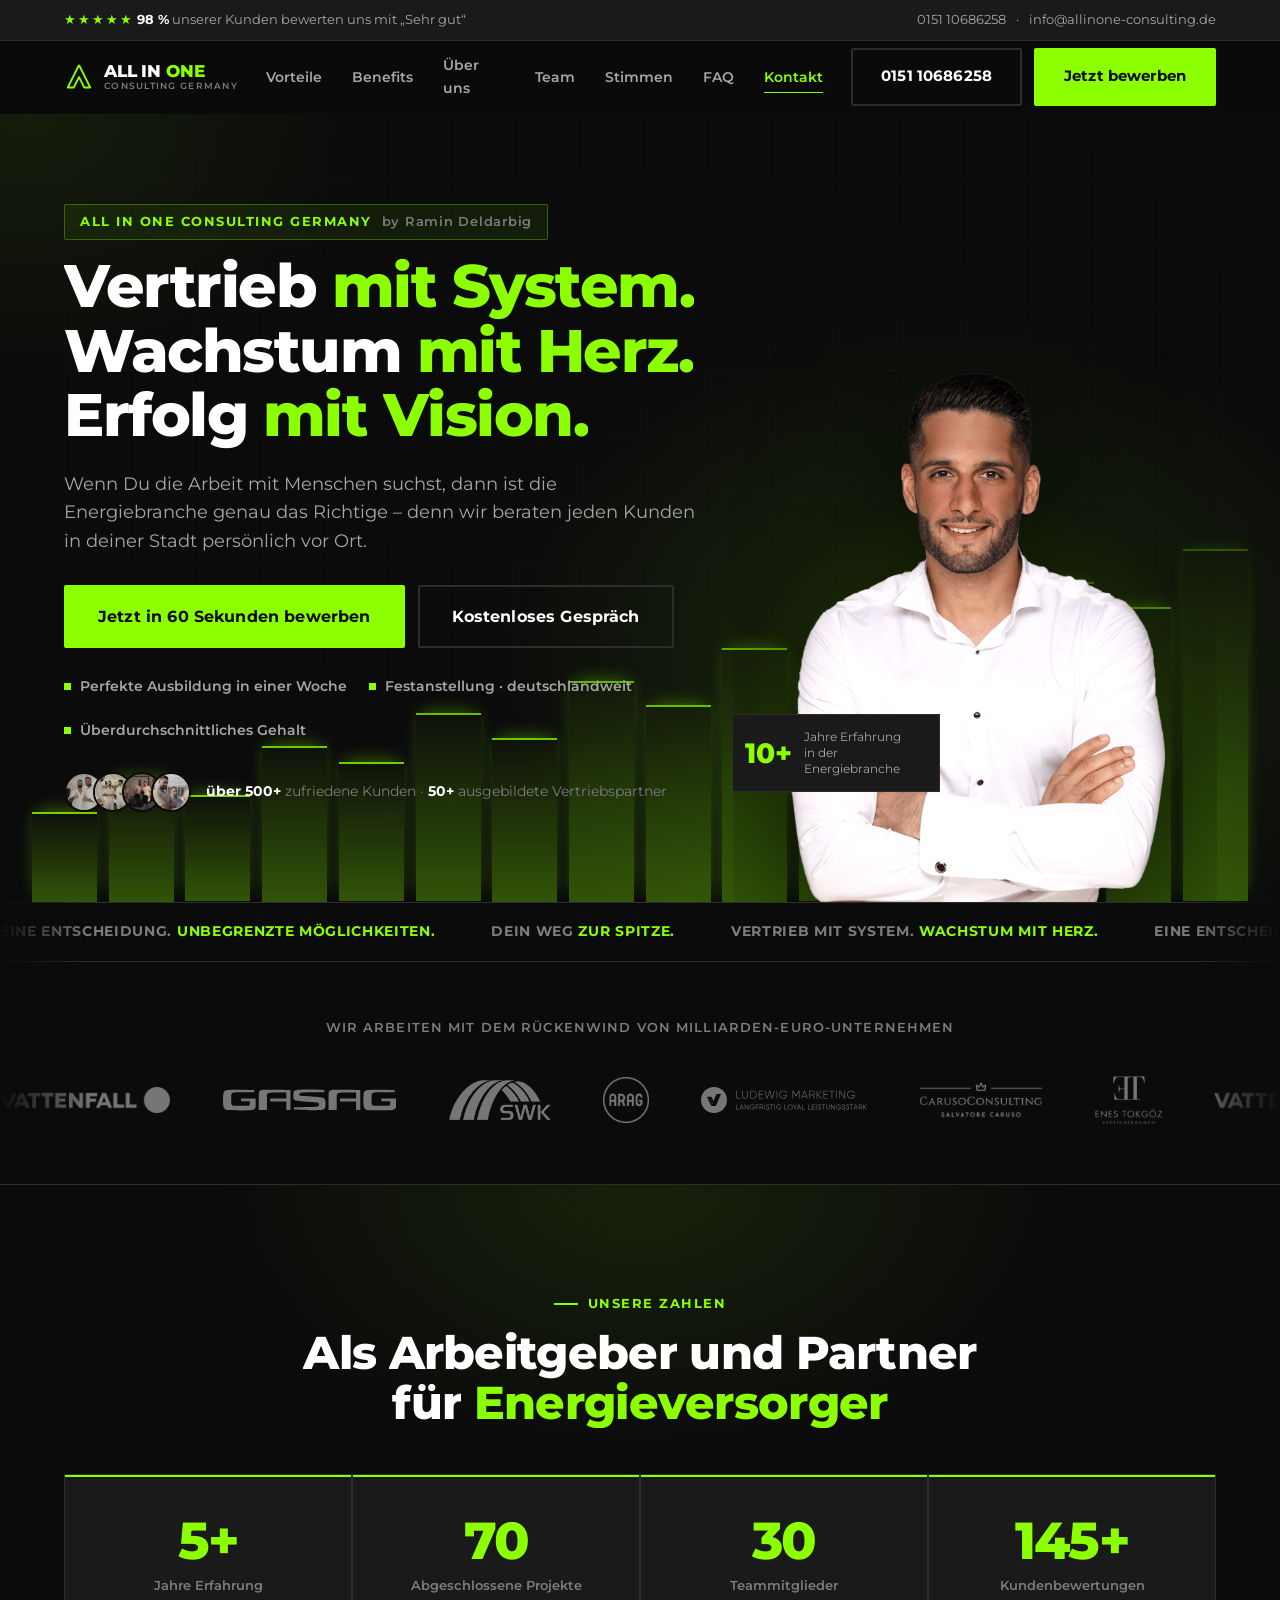
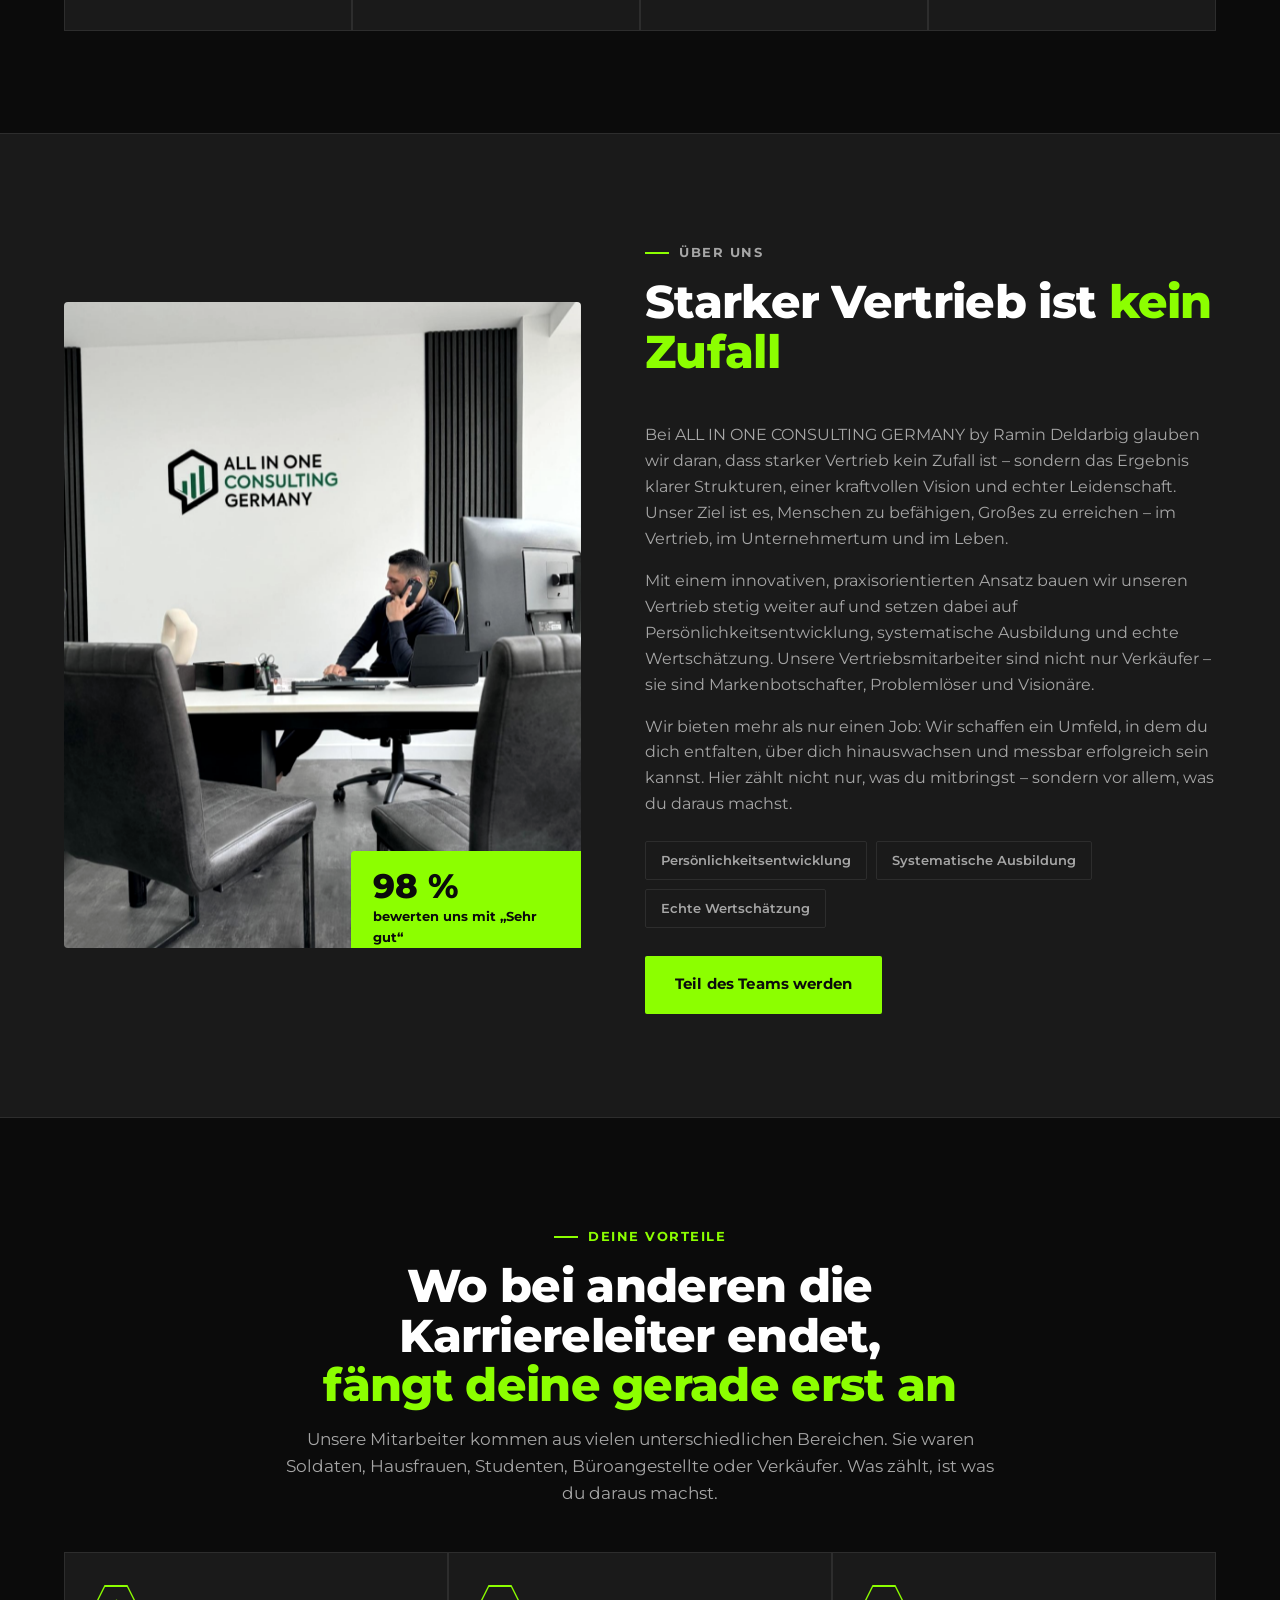
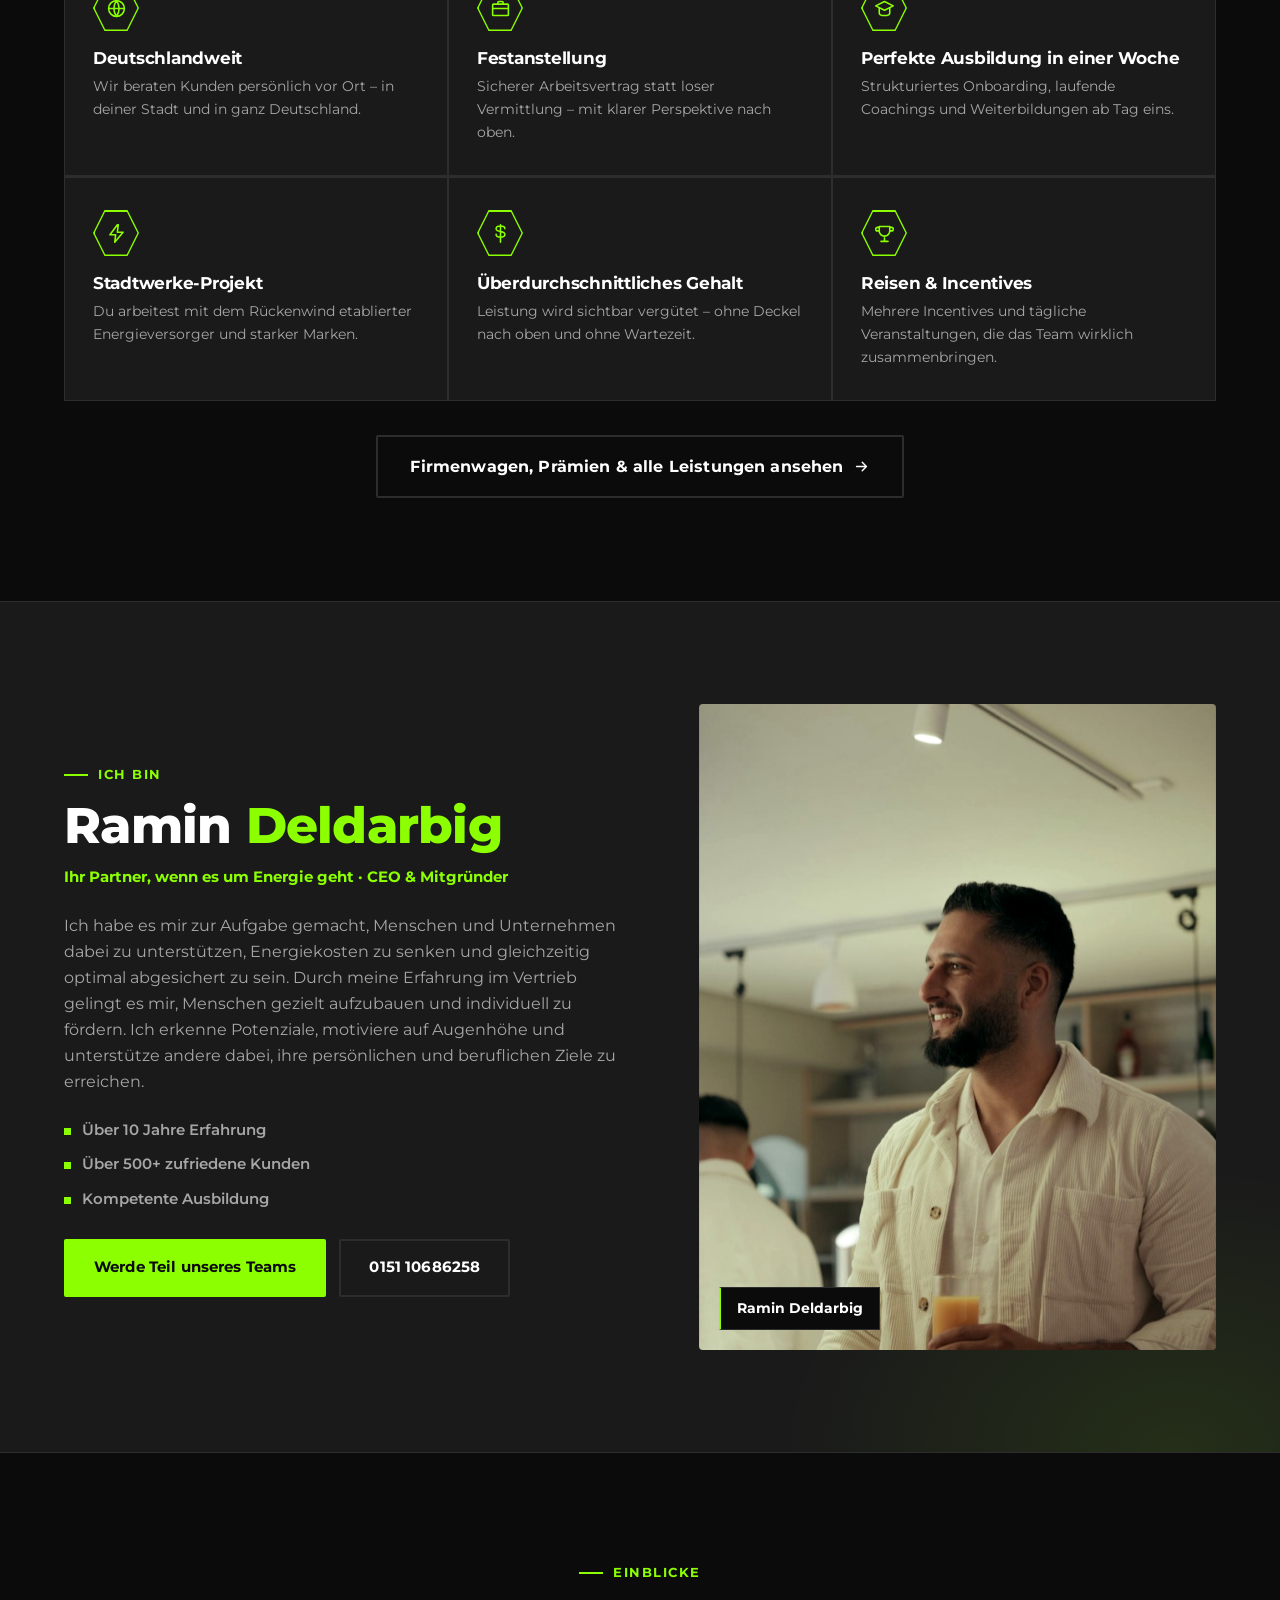
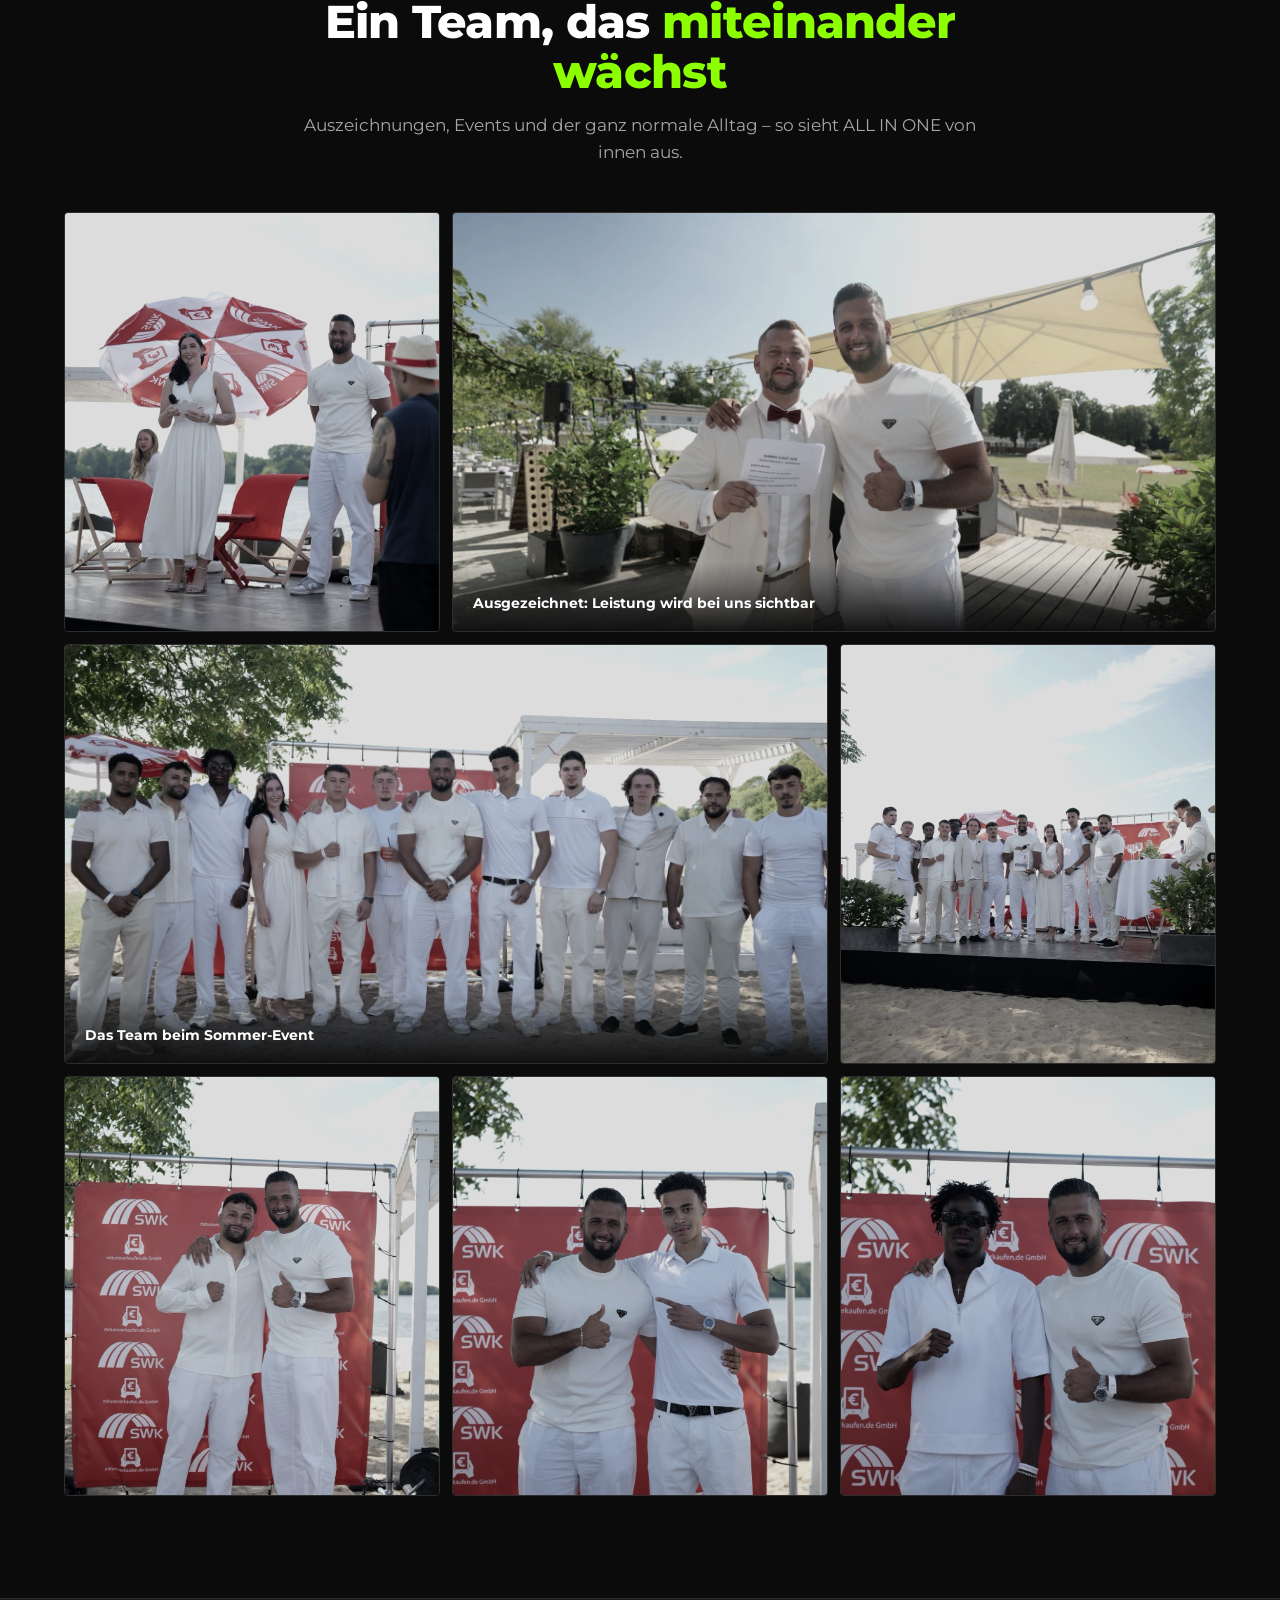
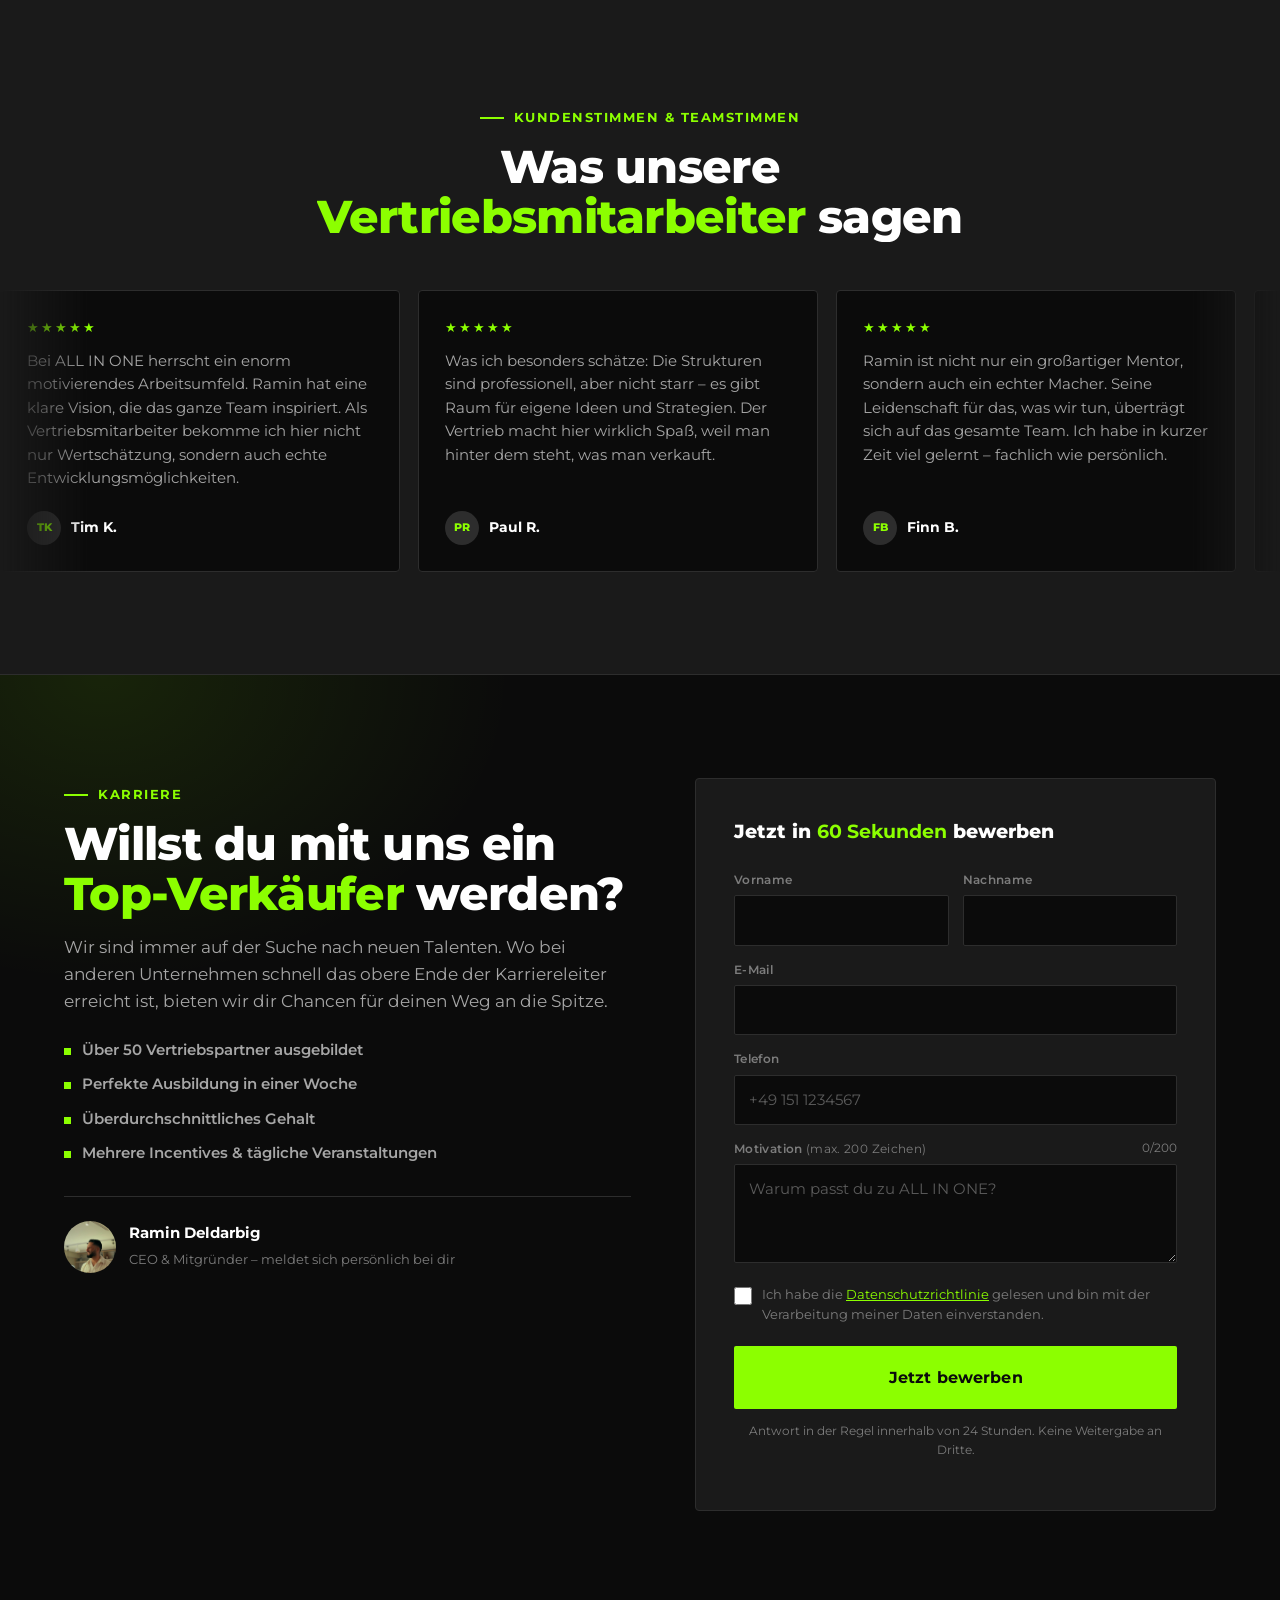
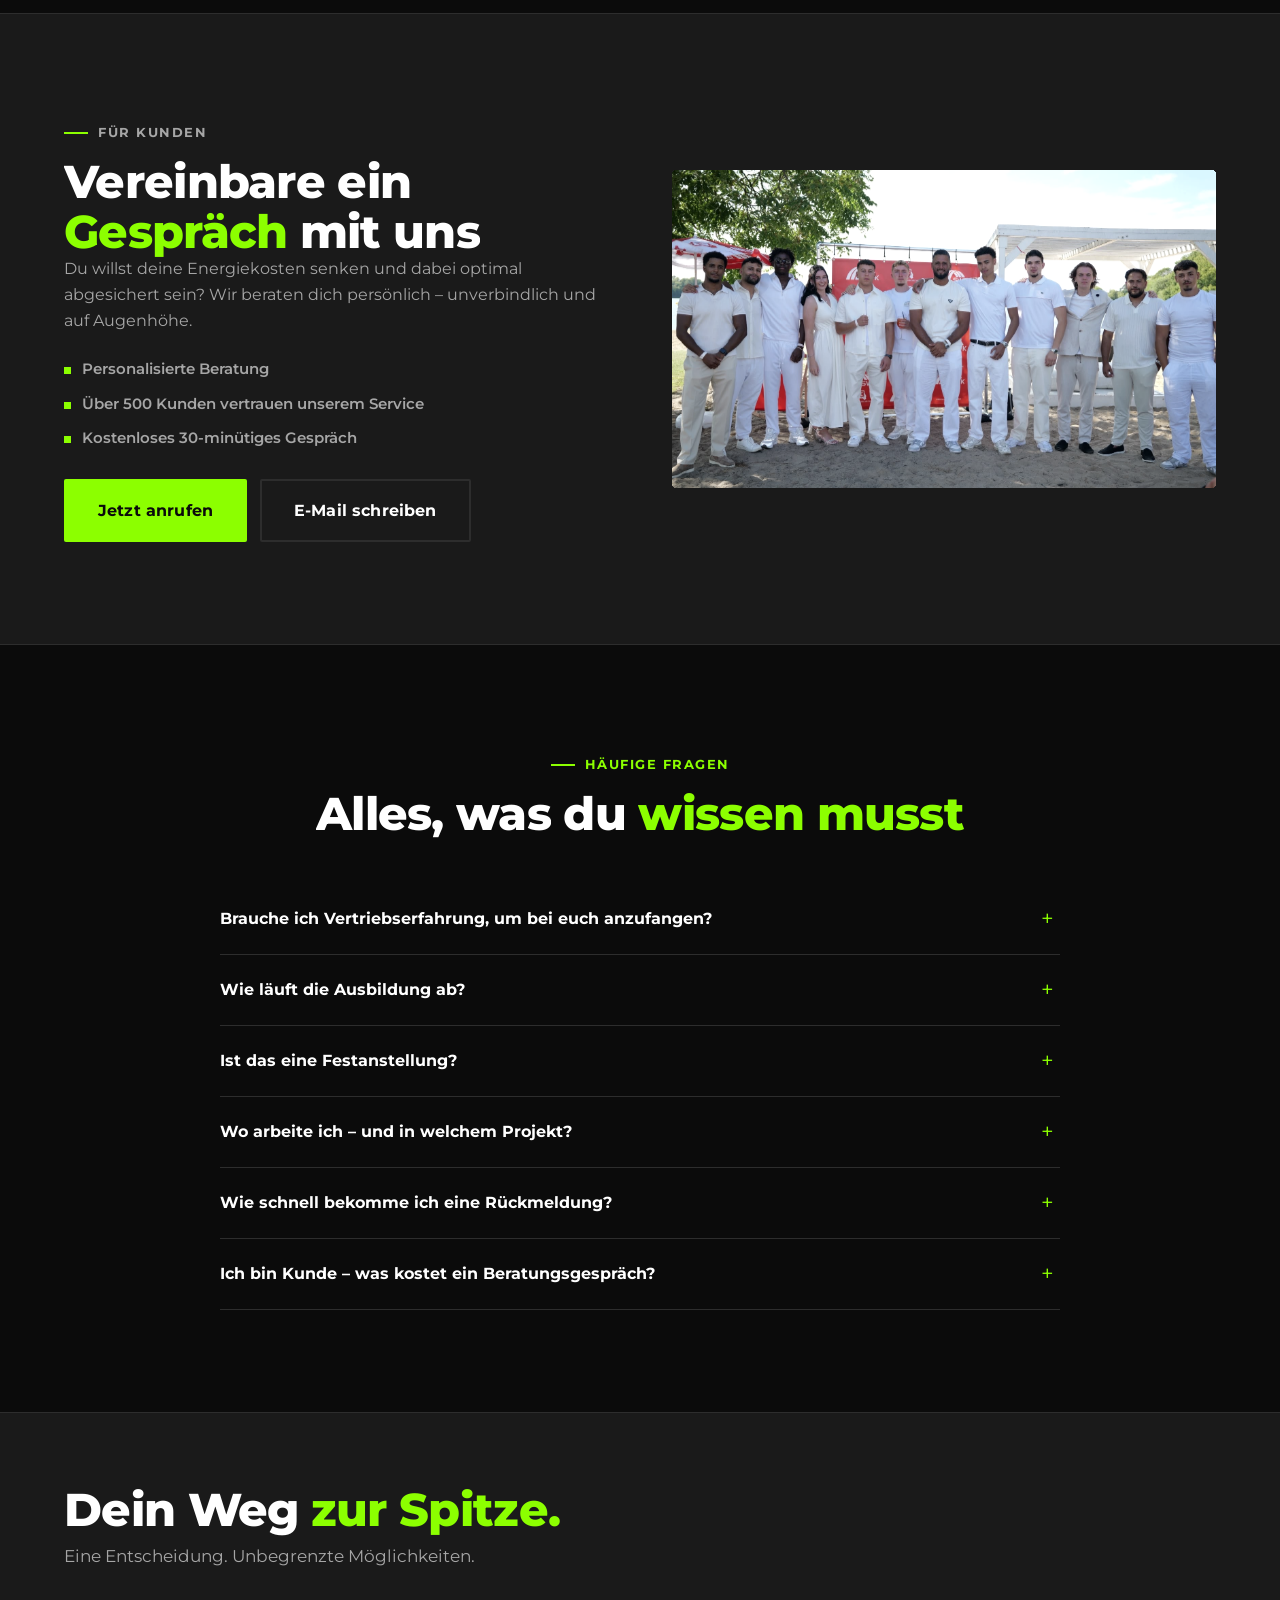
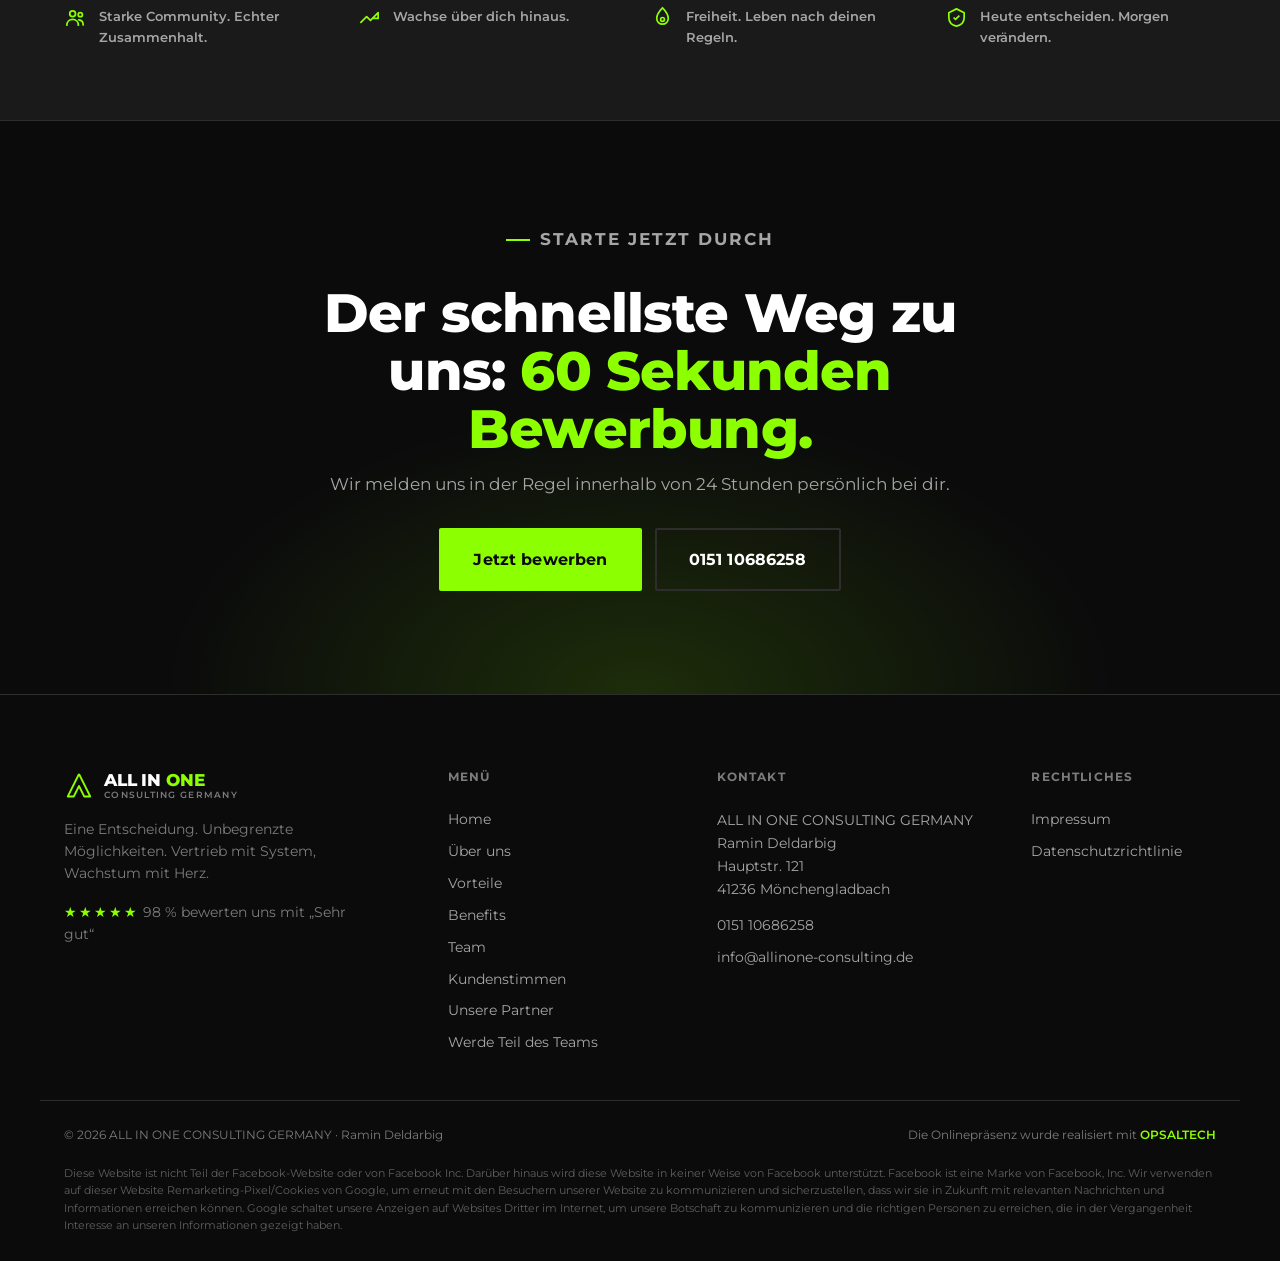
==== commit a154c53c: "Add files via upload" ====
--- a/index.html
+++ b/index.html
@@ -575,10 +575,11 @@
           <span class="field__count"><span data-count-out>0</span>/200</span>
         </div>
 
-        <!-- Honeypot gegen Spam -->
+        <!-- Honeypot gegen Spam. Der Feldname _gotcha ist Formspree bekannt:
+             ausgefuellte Eintraege werden dort zusaetzlich serverseitig verworfen. -->
         <div class="hp" aria-hidden="true">
           <label for="company">Firma</label>
-          <input id="company" name="company" type="text" tabindex="-1" autocomplete="off">
+          <input id="company" name="_gotcha" type="text" tabindex="-1" autocomplete="off">
         </div>
 
         <label class="check">
@@ -621,8 +622,8 @@
 
     <div class="talk__media" data-anim="right">
       <div class="para talk__img">
-        <img src="assets/img/team-talk.jpg" data-parallax="0.12"
-             alt="Beratungsgespräch im Team von ALL IN ONE" loading="lazy">
+        <img src="assets/img/team-gruppe.jpg" data-parallax="0.12"
+             alt="Das Team von ALL IN ONE CONSULTING GERMANY beim Sommer-Event" loading="lazy">
       </div>
     </div>
   </div>
--- a/assets/css/style.css
+++ b/assets/css/style.css
@@ -547,7 +547,11 @@
 .talk__in{ display:grid; grid-template-columns:1fr 1fr; gap:clamp(32px,5vw,64px); align-items:center; }
 .talk__copy > p{ color:var(--grey); max-width:50ch; }
 .talk__cta{ display:flex; flex-wrap:wrap; gap:13px; margin-top:28px; }
-.talk__img{ aspect-ratio:5/4; }
+/* Gruppenfoto im Format 3:2. Der Parallax-Rahmen macht das Bild 14 % hoeher
+   als seine Box, wodurch cover sonst seitlich beschneiden wuerde – bei einer
+   Reihe von 13 Personen faellt das sofort auf. 3/2 * 1.14 = 1.71 gleicht das
+   aus, sodass die Gruppe vollstaendig im Bild bleibt. */
+.talk__img{ aspect-ratio:171/100; }
 
 /* ═══ FAQ ══════════════════════════════════════════════ */
 .faq{ background:var(--black); }
